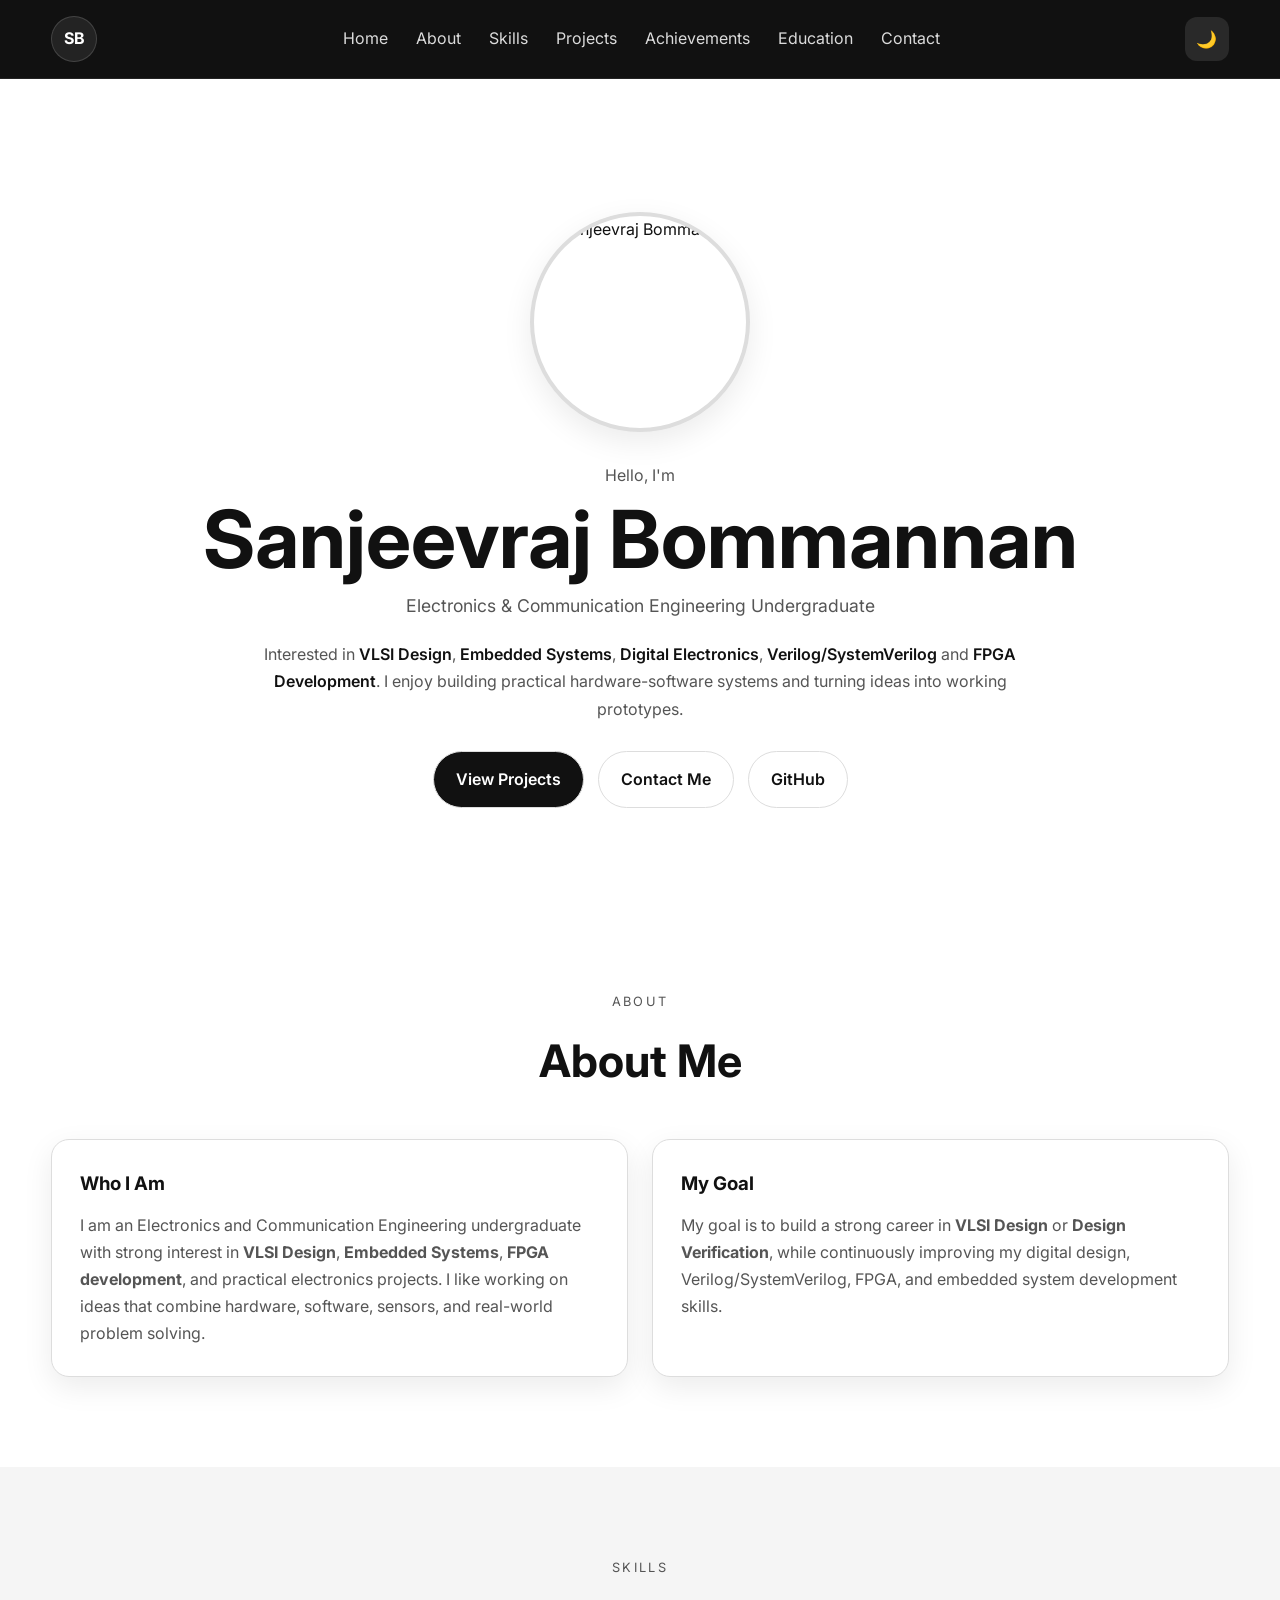
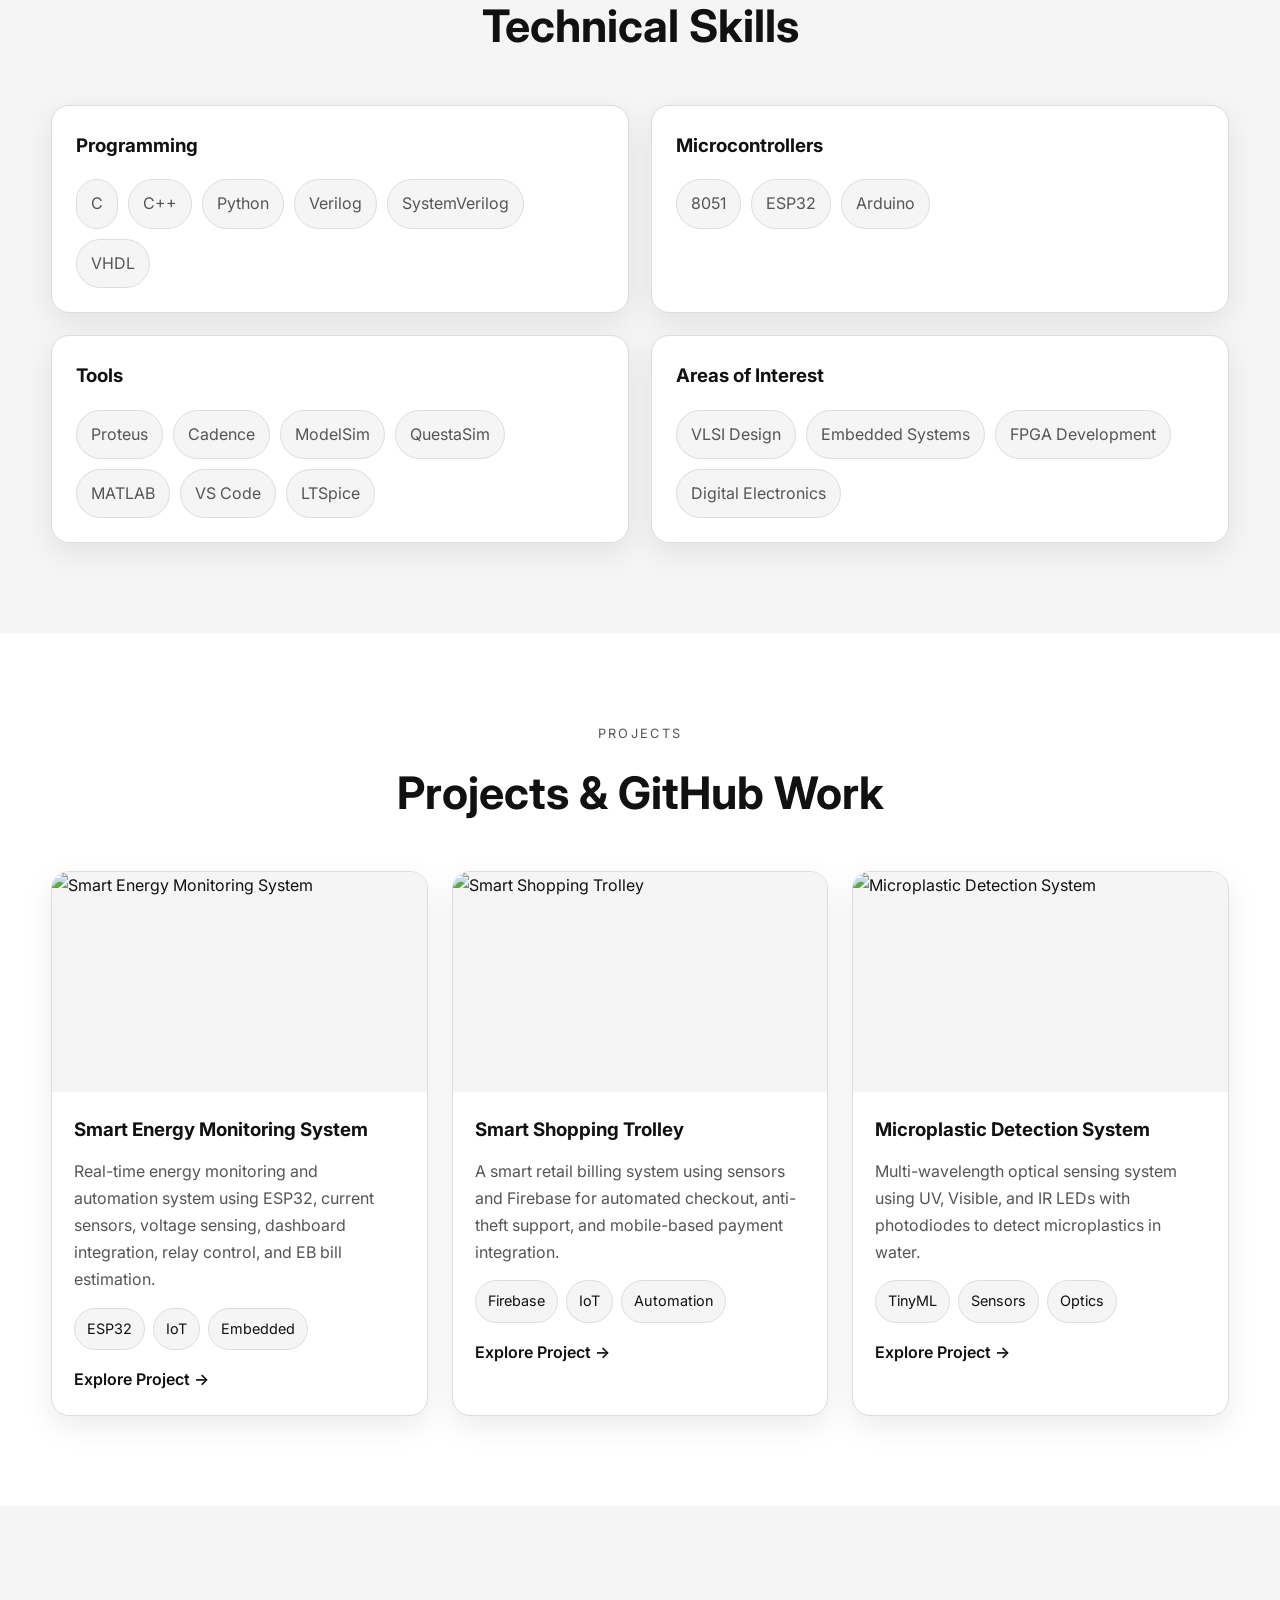
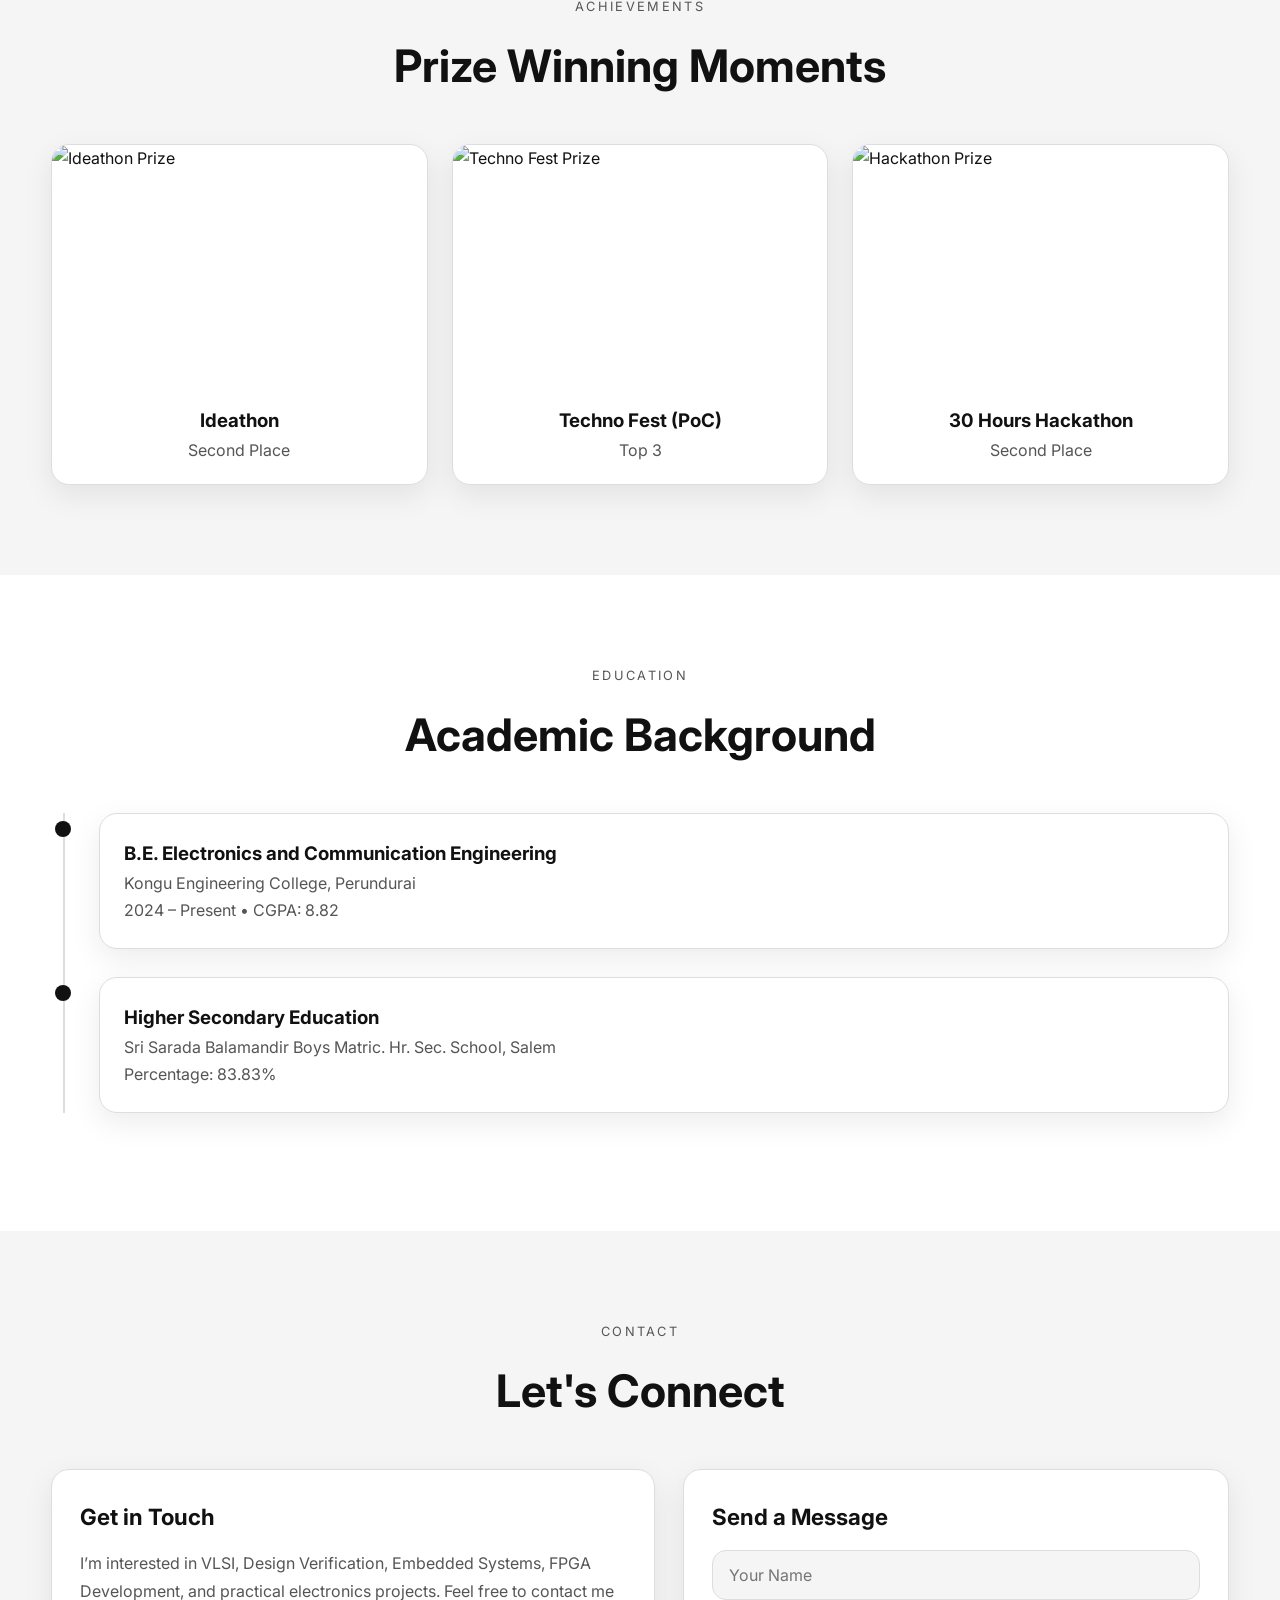
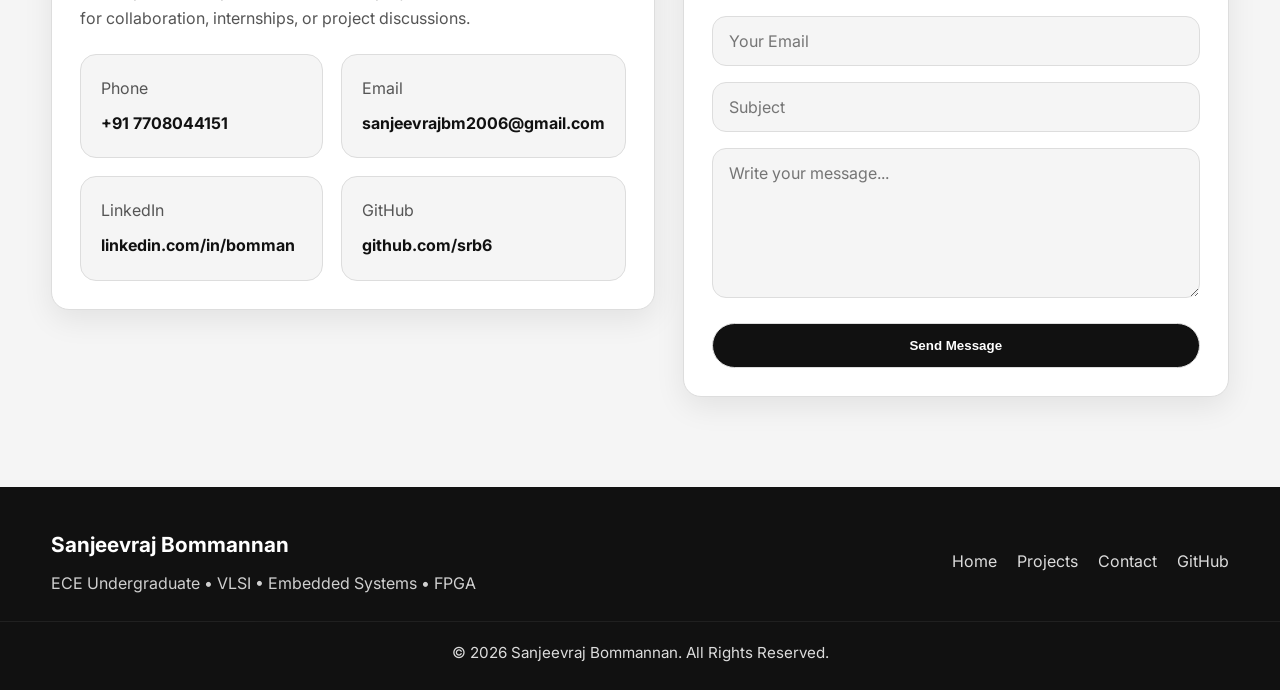
==== index.html @ 87729444 "Update index.html" ====
<!DOCTYPE html>
<html lang="en">
<head>
  <meta charset="UTF-8" />
  <meta name="viewport" content="width=device-width, initial-scale=1.0" />
  <title>Sanjeevraj Bommannan | Portfolio</title>

  <!-- SEO -->
  <meta name="description" content="Sanjeevraj Bommannan - Electronics and Communication Engineering Undergraduate passionate about VLSI Design, Embedded Systems, FPGA Development, Verilog/SystemVerilog, and innovative hardware-software projects. Explore my portfolio, projects, achievements, and contact details.">
  <meta name="keywords" content="Sanjeevraj Bommannan, Sanjeevraj portfolio, ECE student portfolio, VLSI Design, Embedded Systems, FPGA Development, Verilog, SystemVerilog, Electronics and Communication Engineering, Kongu Engineering College, IoT Projects, Smart Energy Monitoring, Smart Shopping Trolley">
  <meta name="author" content="Sanjeevraj Bommannan">
  <meta name="robots" content="index, follow">
  <meta name="language" content="English">
  <meta name="revisit-after" content="7 days">

  <link rel="canonical" href="https://srb6.github.io/sanjeevraj-portfolio/">

  <meta property="og:title" content="Sanjeevraj Bommannan | Portfolio">
  <meta property="og:description" content="Portfolio of Sanjeevraj Bommannan - ECE undergraduate focused on VLSI Design, Embedded Systems, FPGA, and real-world engineering projects.">
  <meta property="og:type" content="website">
  <meta property="og:url" content="https://srb6.github.io/sanjeevraj-portfolio/">
  <meta property="og:image" content="https://srb6.github.io/sanjeevraj-portfolio/profile.png">
  <meta property="og:site_name" content="Sanjeevraj Portfolio">

  <meta name="twitter:card" content="summary_large_image">
  <meta name="twitter:title" content="Sanjeevraj Bommannan | Portfolio">
  <meta name="twitter:description" content="ECE undergraduate portfolio showcasing VLSI, Embedded Systems, FPGA projects, achievements, and contact details.">
  <meta name="twitter:image" content="https://srb6.github.io/sanjeevraj-portfolio/profile.png">

  <meta name="theme-color" content="#111111">
  <link rel="icon" type="image/png" href="profile.png">

  <link rel="preconnect" href="https://fonts.googleapis.com">
  <link rel="preconnect" href="https://fonts.gstatic.com" crossorigin>
  <link href="https://fonts.googleapis.com/css2?family=Inter:wght@300;400;500;600;700;800&display=swap" rel="stylesheet">
  <link rel="stylesheet" href="styles.css" />
</head>
    <body>

  <!-- Navbar -->
  <header class="navbar">
    <div class="nav-container">
      <a href="#home" class="logo">SB</a>

      <nav>
        <ul class="nav-links" id="navLinks">
          <li><a href="#home">Home</a></li>
          <li><a href="#about">About</a></li>
          <li><a href="#skills">Skills</a></li>
          <li><a href="#projects">Projects</a></li>
          <li><a href="#achievements">Achievements</a></li>
          <li><a href="#education">Education</a></li>
          <li><a href="#contact">Contact</a></li>
        </ul>
      </nav>

      <div class="nav-actions">
        <button id="themeToggle" class="theme-toggle" aria-label="Toggle theme">🌙</button>
        <button class="menu-toggle" id="menuToggle">☰</button>
      </div>
    </div>
  </header>

  <!-- Hero -->
  <section id="home" class="hero section">
    <div class="container hero-center">

      <!-- Profile Image -->
      <div class="hero-image fade-up">
        <div class="image-circle">
          <img src="sam2.png" alt="Sanjeevraj Bommannan">
        </div>
      </div>

      <!-- Hero Text -->
      <div class="hero-text fade-up">
        <p class="hero-greeting">Hello, I'm</p>
        <h1>Sanjeevraj Bommannan</h1>
        <p class="hero-role">Electronics & Communication Engineering Undergraduate</p>

        <p class="hero-desc">
          Interested in <span>VLSI Design</span>, <span>Embedded Systems</span>,
          <span>Digital Electronics</span>, <span>Verilog/SystemVerilog</span> and
          <span>FPGA Development</span>. I enjoy building practical hardware-software systems
          and turning ideas into working prototypes.
        </p>

        <div class="hero-buttons">
          <a href="#projects" class="btn btn-primary">View Projects</a>
          <a href="#contact" class="btn btn-outline">Contact Me</a>
          <a href="https://github.com/srb6" target="_blank" class="btn btn-outline">GitHub</a>
        </div>
      </div>

    </div>
  </section>

  <!-- About -->
  <section id="about" class="section">
    <div class="container">
      <div class="section-head fade-up center-head">
        <p class="section-tag">About</p>
        <h2>About Me</h2>
      </div>

      <div class="about-grid">
        <div class="about-card fade-up">
          <h3>Who I Am</h3>
          <p>
            I am an Electronics and Communication Engineering undergraduate with strong interest in
            <strong>VLSI Design</strong>, <strong>Embedded Systems</strong>, <strong>FPGA development</strong>,
            and practical electronics projects. I like working on ideas that combine hardware, software,
            sensors, and real-world problem solving.
          </p>
        </div>

        <div class="about-card fade-up">
          <h3>My Goal</h3>
          <p>
            My goal is to build a strong career in <strong>VLSI Design</strong> or
            <strong>Design Verification</strong>, while continuously improving my digital design,
            Verilog/SystemVerilog, FPGA, and embedded system development skills.
          </p>
        </div>
      </div>
    </div>
  </section>

  <!-- Skills -->
  <section id="skills" class="section section-alt">
    <div class="container">
      <div class="section-head fade-up center-head">
        <p class="section-tag">Skills</p>
        <h2>Technical Skills</h2>
      </div>

      <div class="skills-grid">
        <div class="skill-card fade-up">
          <h3>Programming</h3>
          <div class="chips">
            <span>C</span>
            <span>C++</span>
            <span>Python</span>
            <span>Verilog</span>
            <span>SystemVerilog</span>
            <span>VHDL</span>
          </div>
        </div>

        <div class="skill-card fade-up">
          <h3>Microcontrollers</h3>
          <div class="chips">
            <span>8051</span>
            <span>ESP32</span>
            <span>Arduino</span>
          </div>
        </div>

        <div class="skill-card fade-up">
          <h3>Tools</h3>
          <div class="chips">
            <span>Proteus</span>
            <span>Cadence</span>
            <span>ModelSim</span>
            <span>QuestaSim</span>
            <span>MATLAB</span>
            <span>VS Code</span>
            <span>LTSpice</span>
          </div>
        </div>

        <div class="skill-card fade-up">
          <h3>Areas of Interest</h3>
          <div class="chips">
            <span>VLSI Design</span>
            <span>Embedded Systems</span>
            <span>FPGA Development</span>
            <span>Digital Electronics</span>
          </div>
        </div>
      </div>
    </div>
  </section>

  <!-- Projects -->
  <section id="projects" class="section">
    <div class="container">
      <div class="section-head fade-up center-head">
        <p class="section-tag">Projects</p>
        <h2>Projects & GitHub Work</h2>
      </div>

      <div class="project-grid">
        <div class="project-card fade-up">
          <div class="project-image">
            <img src="project1.jpg" alt="Smart Energy Monitoring System">
          </div>
          <div class="project-body">
            <h3>Smart Energy Monitoring System</h3>
            <p>
              Real-time energy monitoring and automation system using ESP32, current sensors,
              voltage sensing, dashboard integration, relay control, and EB bill estimation.
            </p>
            <div class="project-tags">
              <span>ESP32</span>
              <span>IoT</span>
              <span>Embedded</span>
            </div>
            <a href="https://github.com/srb6" target="_blank" class="project-link">Explore Project →</a>
          </div>
        </div>

        <div class="project-card fade-up">
          <div class="project-image">
            <img src="project2.jpg" alt="Smart Shopping Trolley">
          </div>
          <div class="project-body">
            <h3>Smart Shopping Trolley</h3>
            <p>
              A smart retail billing system using sensors and Firebase for automated checkout,
              anti-theft support, and mobile-based payment integration.
            </p>
            <div class="project-tags">
              <span>Firebase</span>
              <span>IoT</span>
              <span>Automation</span>
            </div>
            <a href="https://github.com/srb6" target="_blank" class="project-link">Explore Project →</a>
          </div>
        </div>

        <div class="project-card fade-up">
          <div class="project-image">
            <img src="project3.jpg" alt="Microplastic Detection System">
          </div>
          <div class="project-body">
            <h3>Microplastic Detection System</h3>
            <p>
              Multi-wavelength optical sensing system using UV, Visible, and IR LEDs with
              photodiodes to detect microplastics in water.
            </p>
            <div class="project-tags">
              <span>TinyML</span>
              <span>Sensors</span>
              <span>Optics</span>
            </div>
            <a href="https://github.com/srb6" target="_blank" class="project-link">Explore Project →</a>
          </div>
        </div>
      </div>
    </div>
  </section>

  <!-- Achievements -->
  <section id="achievements" class="section section-alt">
    <div class="container">
      <div class="section-head fade-up center-head">
        <p class="section-tag">Achievements</p>
        <h2>Prize Winning Moments</h2>
      </div>

      <div class="achievement-grid">
        <div class="achievement-card fade-up">
          <img src="award1.jpg" alt="Ideathon Prize">
          <div class="achievement-body">
            <h3>Ideathon</h3>
            <p>Second Place</p>
          </div>
        </div>

        <div class="achievement-card fade-up">
          <img src="award2.jpg" alt="Techno Fest Prize">
          <div class="achievement-body">
            <h3>Techno Fest (PoC)</h3>
            <p>Top 3</p>
          </div>
        </div>

        <div class="achievement-card fade-up">
          <img src="award3.jpg" alt="Hackathon Prize">
          <div class="achievement-body">
            <h3>30 Hours Hackathon</h3>
            <p>Second Place</p>
          </div>
        </div>
      </div>
    </div>
  </section>

  <!-- Education -->
  <section id="education" class="section">
    <div class="container">
      <div class="section-head fade-up center-head">
        <p class="section-tag">Education</p>
        <h2>Academic Background</h2>
      </div>

      <div class="timeline">
        <div class="timeline-item fade-up">
          <div class="timeline-dot"></div>
          <div class="timeline-content">
            <h3>B.E. Electronics and Communication Engineering</h3>
            <p>Kongu Engineering College, Perundurai</p>
            <span>2024 – Present • CGPA: 8.82</span>
          </div>
        </div>

        <div class="timeline-item fade-up">
          <div class="timeline-dot"></div>
          <div class="timeline-content">
            <h3>Higher Secondary Education</h3>
            <p>Sri Sarada Balamandir Boys Matric. Hr. Sec. School, Salem</p>
            <span>Percentage: 83.83%</span>
          </div>
        </div>
      </div>
    </div>
  </section>

  <!-- Contact -->
  <section id="contact" class="section section-alt">
    <div class="container">
      <div class="section-head fade-up center-head">
        <p class="section-tag">Contact</p>
        <h2>Let's Connect</h2>
      </div>

      <div class="contact-wrapper">
        <!-- Left side -->
        <div class="contact-info fade-up">
          <h3>Get in Touch</h3>
          <p>
            I’m interested in VLSI, Design Verification, Embedded Systems,
            FPGA Development, and practical electronics projects.
            Feel free to contact me for collaboration, internships, or project discussions.
          </p>

          <div class="contact-grid">
            <a href="tel:+917708044151" class="contact-item">
              <span>Phone</span>
              <strong>+91 7708044151</strong>
            </a>

            <a href="mailto:sanjeevrajbm2006@gmail.com" class="contact-item">
              <span>Email</span>
              <strong>sanjeevrajbm2006@gmail.com</strong>
            </a>

            <a href="https://linkedin.com/in/bomman" target="_blank" class="contact-item">
              <span>LinkedIn</span>
              <strong>linkedin.com/in/bomman</strong>
            </a>

            <a href="https://github.com/srb6" target="_blank" class="contact-item">
              <span>GitHub</span>
              <strong>github.com/srb6</strong>
            </a>
          </div>
        </div>

        <!-- Right side -->
        <div class="contact-form-card fade-up">
          <h3>Send a Message</h3>
          <form class="contact-form" action="https://formspree.io/f/xpqevawj" method="post">
            <div class="form-group">
              <input type="text" name="name" placeholder="Your Name" required>
            </div>

            <div class="form-group">
              <input type="email" name="email" placeholder="Your Email" required>
            </div>

            <div class="form-group">
              <input type="text" name="Subject" placeholder="Subject" required>
            </div>

            <div class="form-group">
              <textarea rows="6" name="message" placeholder="Write your message..." required></textarea>
            </div>

            <button type="submit" class="btn btn-primary">Send Message</button>
          </form>
        </div>
      </div>
    </div>
  </section>

  <!-- Footer -->
  <footer class="footer">
    <div class="container footer-content">
      <div>
        <h3>Sanjeevraj Bommannan</h3>
        <p>ECE Undergraduate • VLSI • Embedded Systems • FPGA</p>
      </div>

      <div class="footer-links">
        <a href="#home">Home</a>
        <a href="#projects">Projects</a>
        <a href="#contact">Contact</a>
        <a href="https://github.com/srb6" target="_blank">GitHub</a>
      </div>
    </div>

    <div class="footer-bottom">
      <p>© 2026 Sanjeevraj Bommannan. All Rights Reserved.</p>
    </div>
  </footer>

  <script src="script.js"></script>
</body>
</html>
---- styles.css ----
:root {
  --bg: #ffffff;
  --bg-soft: #f5f5f5;
  --card: #ffffff;
  --text: #111111;
  --muted: #555555;
  --line: #dddddd;
  --accent: #111111;
  --shadow: 0 10px 30px rgba(0,0,0,0.08);
}

body.dark {
  --bg: #0b0b0b;
  --bg-soft: #121212;
  --card: #171717;
  --text: #f5f5f5;
  --muted: #b8b8b8;
  --line: #2c2c2c;
  --accent: #ffffff;
  --shadow: 0 10px 30px rgba(0,0,0,0.35);
}

* {
  margin: 0;
  padding: 0;
  box-sizing: border-box;
}

html {
  scroll-behavior: smooth;
}

body {
  font-family: "Inter", sans-serif;
  background: var(--bg);
  color: var(--text);
  line-height: 1.7;
  transition: background 0.3s ease, color 0.3s ease;
}

a {
  text-decoration: none;
  color: inherit;
}

img {
  width: 100%;
  display: block;
}

.container {
  width: min(92%, 1180px);
  margin: 0 auto;
}

.section {
  padding: 90px 0;
}

.section-alt {
  background: var(--bg-soft);
}

.center-head {
  text-align: center;
}

.section-head {
  margin-bottom: 40px;
}

.section-tag {
  text-transform: uppercase;
  letter-spacing: 0.18em;
  color: var(--muted);
  font-size: 0.8rem;
  margin-bottom: 10px;
}

.section-head h2 {
  font-size: clamp(2rem, 4vw, 2.8rem);
}

/* Navbar - opposite colour */
.navbar {
  position: sticky;
  top: 0;
  z-index: 1000;
  background: #111;
  color: #fff;
  border-bottom: 1px solid rgba(255,255,255,0.08);
  backdrop-filter: blur(12px);
}

body.dark .navbar {
  background: #ffffff;
  color: #111;
  border-bottom: 1px solid rgba(0,0,0,0.08);
}

.nav-container {
  width: min(92%, 1180px);
  margin: 0 auto;
  height: 78px;
  display: flex;
  align-items: center;
  justify-content: space-between;
}

.logo {
  width: 46px;
  height: 46px;
  border: 1px solid rgba(255,255,255,0.15);
  border-radius: 50%;
  display: grid;
  place-items: center;
  font-weight: 700;
  background: rgba(255,255,255,0.08);
  color: inherit;
}

body.dark .logo {
  border: 1px solid rgba(0,0,0,0.12);
  background: rgba(0,0,0,0.04);
}

.nav-links {
  list-style: none;
  display: flex;
  gap: 28px;
}

.nav-links a {
  color: inherit;
  opacity: 0.85;
  transition: 0.3s ease;
}

.nav-links a:hover {
  opacity: 1;
}

.nav-actions {
  display: flex;
  align-items: center;
  gap: 12px;
}

.theme-toggle,
.menu-toggle {
  width: 44px;
  height: 44px;
  border-radius: 12px;
  border: none;
  background: rgba(255,255,255,0.1);
  cursor: pointer;
  font-size: 1.05rem;
  color: inherit;
}

body.dark .theme-toggle,
body.dark .menu-toggle {
  background: rgba(0,0,0,0.08);
}

.menu-toggle {
  display: none;
}

/* Hero */
.hero {
  min-height: calc(100vh - 78px);
  display: flex;
  align-items: center;
  justify-content: center;
  padding: 120px 20px 80px;
}

.hero-center {
  text-align: center;
  max-width: 950px;
  margin: 0 auto;
  display: flex;
  flex-direction: column;
  align-items: center;
}

.hero-image {
  display: flex;
  justify-content: center;
  align-items: center;
  margin-bottom: 30px;
}

.image-circle {
  width: 220px;
  height: 220px;
  border-radius: 50%;
  overflow: hidden;
  border: 4px solid var(--line);
  box-shadow: var(--shadow);
  background: var(--card);
}

.image-circle img {
  width: 100%;
  height: 100%;
  object-fit: cover;
  display: block;
}

.hero-greeting {
  font-size: 1rem;
  color: var(--muted);
  margin-bottom: 10px;
}

.hero-text h1 {
  font-size: clamp(2.8rem, 7vw, 5rem);
  line-height: 1;
  margin-bottom: 12px;
}

.hero-role {
  font-size: 1.1rem;
  color: var(--muted);
  margin-bottom: 20px;
}

.hero-desc {
  max-width: 760px;
  margin: 0 auto 28px;
  color: var(--muted);
}

.hero-desc span {
  color: var(--text);
  font-weight: 600;
}

.hero-buttons {
  display: flex;
  justify-content: center;
  flex-wrap: wrap;
  gap: 14px;
}

.btn {
  padding: 14px 22px;
  border-radius: 999px;
  font-weight: 600;
  transition: 0.3s ease;
  border: 1px solid var(--line);
}

.btn-primary {
  background: var(--accent);
  color: var(--bg);
}

.btn-outline {
  background: transparent;
  color: var(--text);
}

.btn:hover {
  transform: translateY(-2px);
}

/* About */
.about-grid {
  display: grid;
  grid-template-columns: repeat(2, 1fr);
  gap: 24px;
}

.about-card {
  background: var(--card);
  border: 1px solid var(--line);
  border-radius: 18px;
  padding: 28px;
  box-shadow: var(--shadow);
}

.about-card h3 {
  margin-bottom: 12px;
}

.about-card p {
  color: var(--muted);
}

/* Skills */
.skills-grid {
  display: grid;
  grid-template-columns: repeat(2, 1fr);
  gap: 22px;
}

.skill-card {
  background: var(--card);
  border: 1px solid var(--line);
  border-radius: 18px;
  padding: 24px;
  box-shadow: var(--shadow);
}

.skill-card h3 {
  margin-bottom: 18px;
}

.chips {
  display: flex;
  flex-wrap: wrap;
  gap: 10px;
}

.chips span {
  border: 1px solid var(--line);
  padding: 10px 14px;
  border-radius: 999px;
  background: var(--bg-soft);
  color: var(--muted);
}

/* Projects */
.project-grid {
  display: grid;
  grid-template-columns: repeat(3, 1fr);
  gap: 24px;
}

.project-card {
  background: var(--card);
  border: 1px solid var(--line);
  border-radius: 18px;
  overflow: hidden;
  box-shadow: var(--shadow);
}

.project-image {
  height: 220px;
  overflow: hidden;
  background: var(--bg-soft);
}

.project-image img {
  width: 100%;
  height: 100%;
  object-fit: cover;
}

.project-body {
  padding: 22px;
}

.project-body h3 {
  margin-bottom: 12px;
}

.project-body p {
  color: var(--muted);
  margin-bottom: 14px;
}

.project-tags {
  display: flex;
  flex-wrap: wrap;
  gap: 8px;
  margin-bottom: 16px;
}

.project-tags span {
  padding: 8px 12px;
  border-radius: 999px;
  background: var(--bg-soft);
  border: 1px solid var(--line);
  font-size: 0.9rem;
}

.project-link {
  display: inline-block;
  font-weight: 600;
}

/* Achievements */
.achievement-grid {
  display: grid;
  grid-template-columns: repeat(3, 1fr);
  gap: 24px;
}

.achievement-card {
  background: var(--card);
  border: 1px solid var(--line);
  border-radius: 18px;
  overflow: hidden;
  box-shadow: var(--shadow);
}

.achievement-card img {
  height: 240px;
  object-fit: cover;
}

.achievement-body {
  padding: 20px;
  text-align: center;
}

.achievement-body p {
  color: var(--muted);
}

/* Timeline */
.timeline {
  border-left: 2px solid var(--line);
  margin-left: 12px;
}

.timeline-item {
  position: relative;
  padding-left: 34px;
  margin-bottom: 28px;
}

.timeline-dot {
  position: absolute;
  left: -10px;
  top: 8px;
  width: 16px;
  height: 16px;
  background: var(--accent);
  border-radius: 50%;
}

.timeline-content {
  background: var(--card);
  border: 1px solid var(--line);
  border-radius: 18px;
  padding: 24px;
  box-shadow: var(--shadow);
}

.timeline-content p,
.timeline-content span {
  color: var(--muted);
}

/* Contact */
.contact-wrapper {
  display: grid;
  grid-template-columns: 1.05fr 0.95fr;
  gap: 28px;
  align-items: start;
}

.contact-info,
.contact-form-card {
  background: var(--card);
  border: 1px solid var(--line);
  border-radius: 18px;
  padding: 28px;
  box-shadow: var(--shadow);
}

.contact-info h3,
.contact-form-card h3 {
  margin-bottom: 14px;
  font-size: 1.4rem;
}

.contact-info p {
  color: var(--muted);
  margin-bottom: 22px;
}

.contact-grid {
  display: grid;
  grid-template-columns: repeat(2, 1fr);
  gap: 18px;
}

.contact-item {
  border: 1px solid var(--line);
  border-radius: 16px;
  padding: 20px;
  background: var(--bg-soft);
}

.contact-item span {
  display: block;
  color: var(--muted);
  margin-bottom: 8px;
}

.contact-form {
  display: flex;
  flex-direction: column;
  gap: 16px;
}

.form-group input,
.form-group textarea {
  width: 100%;
  border: 1px solid var(--line);
  background: var(--bg-soft);
  color: var(--text);
  border-radius: 14px;
  padding: 14px 16px;
  font-family: inherit;
  font-size: 1rem;
  outline: none;
  transition: 0.3s ease;
}

.form-group input:focus,
.form-group textarea:focus {
  border-color: var(--text);
}

.form-group textarea {
  resize: vertical;
  min-height: 150px;
}

/* Footer - opposite colour */
.footer {
  margin-top: 0;
  background: #111;
  color: #fff;
  padding-top: 40px;
}

body.dark .footer {
  background: #ffffff;
  color: #111;
  border-top: 1px solid rgba(0,0,0,0.08);
}

.footer-content {
  display: flex;
  justify-content: space-between;
  gap: 30px;
  flex-wrap: wrap;
  padding-bottom: 24px;
}

.footer-content h3 {
  margin-bottom: 8px;
  font-size: 1.3rem;
}

.footer-content p {
  opacity: 0.8;
}

.footer-links {
  display: flex;
  gap: 20px;
  flex-wrap: wrap;
  align-items: center;
}

.footer-links a {
  color: inherit;
  opacity: 0.85;
  transition: 0.3s ease;
}

.footer-links a:hover {
  opacity: 1;
}

.footer-bottom {
  border-top: 1px solid rgba(255,255,255,0.08);
  text-align: center;
  padding: 18px 0 24px;
  font-size: 0.95rem;
  opacity: 0.85;
}

body.dark .footer-bottom {
  border-top: 1px solid rgba(0,0,0,0.08);
}

/* Animation */
.fade-up {
  opacity: 0;
  transform: translateY(24px);
  transition: opacity 0.7s ease, transform 0.7s ease;
}

.fade-up.show {
  opacity: 1;
  transform: translateY(0);
}

/* Responsive */
@media (max-width: 980px) {
  .project-grid,
  .achievement-grid,
  .skills-grid,
  .about-grid,
  .contact-grid {
    grid-template-columns: 1fr 1fr;
  }

  .contact-wrapper {
    grid-template-columns: 1fr;
  }
}

@media (max-width: 760px) {
  .menu-toggle {
    display: inline-block;
  }

  .nav-links {
    position: absolute;
    top: 78px;
    right: 4%;
    width: 240px;
    background: var(--card);
    border: 1px solid var(--line);
    border-radius: 16px;
    padding: 18px;
    flex-direction: column;
    display: none;
    box-shadow: var(--shadow);
  }

  .nav-links.active {
    display: flex;
  }

  .project-grid,
  .achievement-grid,
  .skills-grid,
  .about-grid,
  .contact-grid {
    grid-template-columns: 1fr;
  }

  .hero-text h1 {
    font-size: 2.4rem;
  }

  .section {
    padding: 75px 0;
  }

  .hero {
    padding: 100px 16px 70px;
  }

  .image-circle {
    width: 180px;
    height: 180px;
  }
}
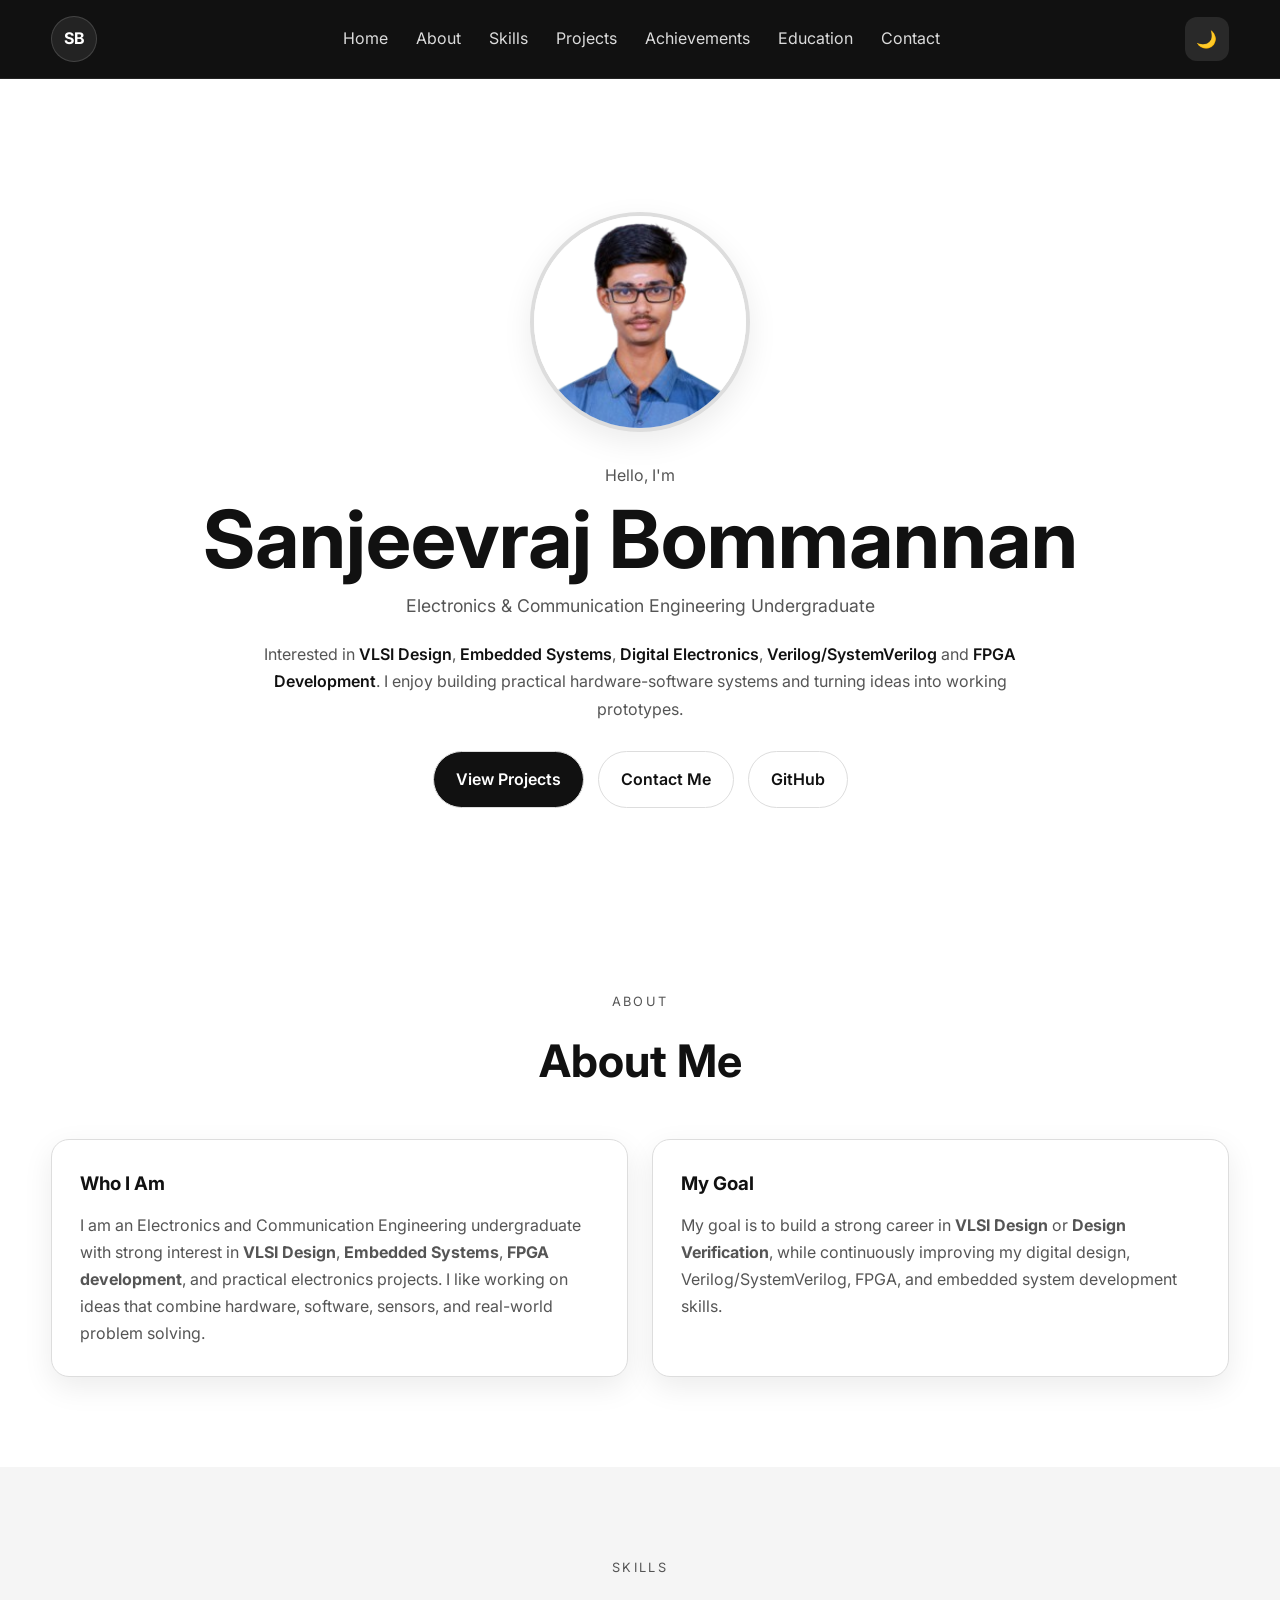
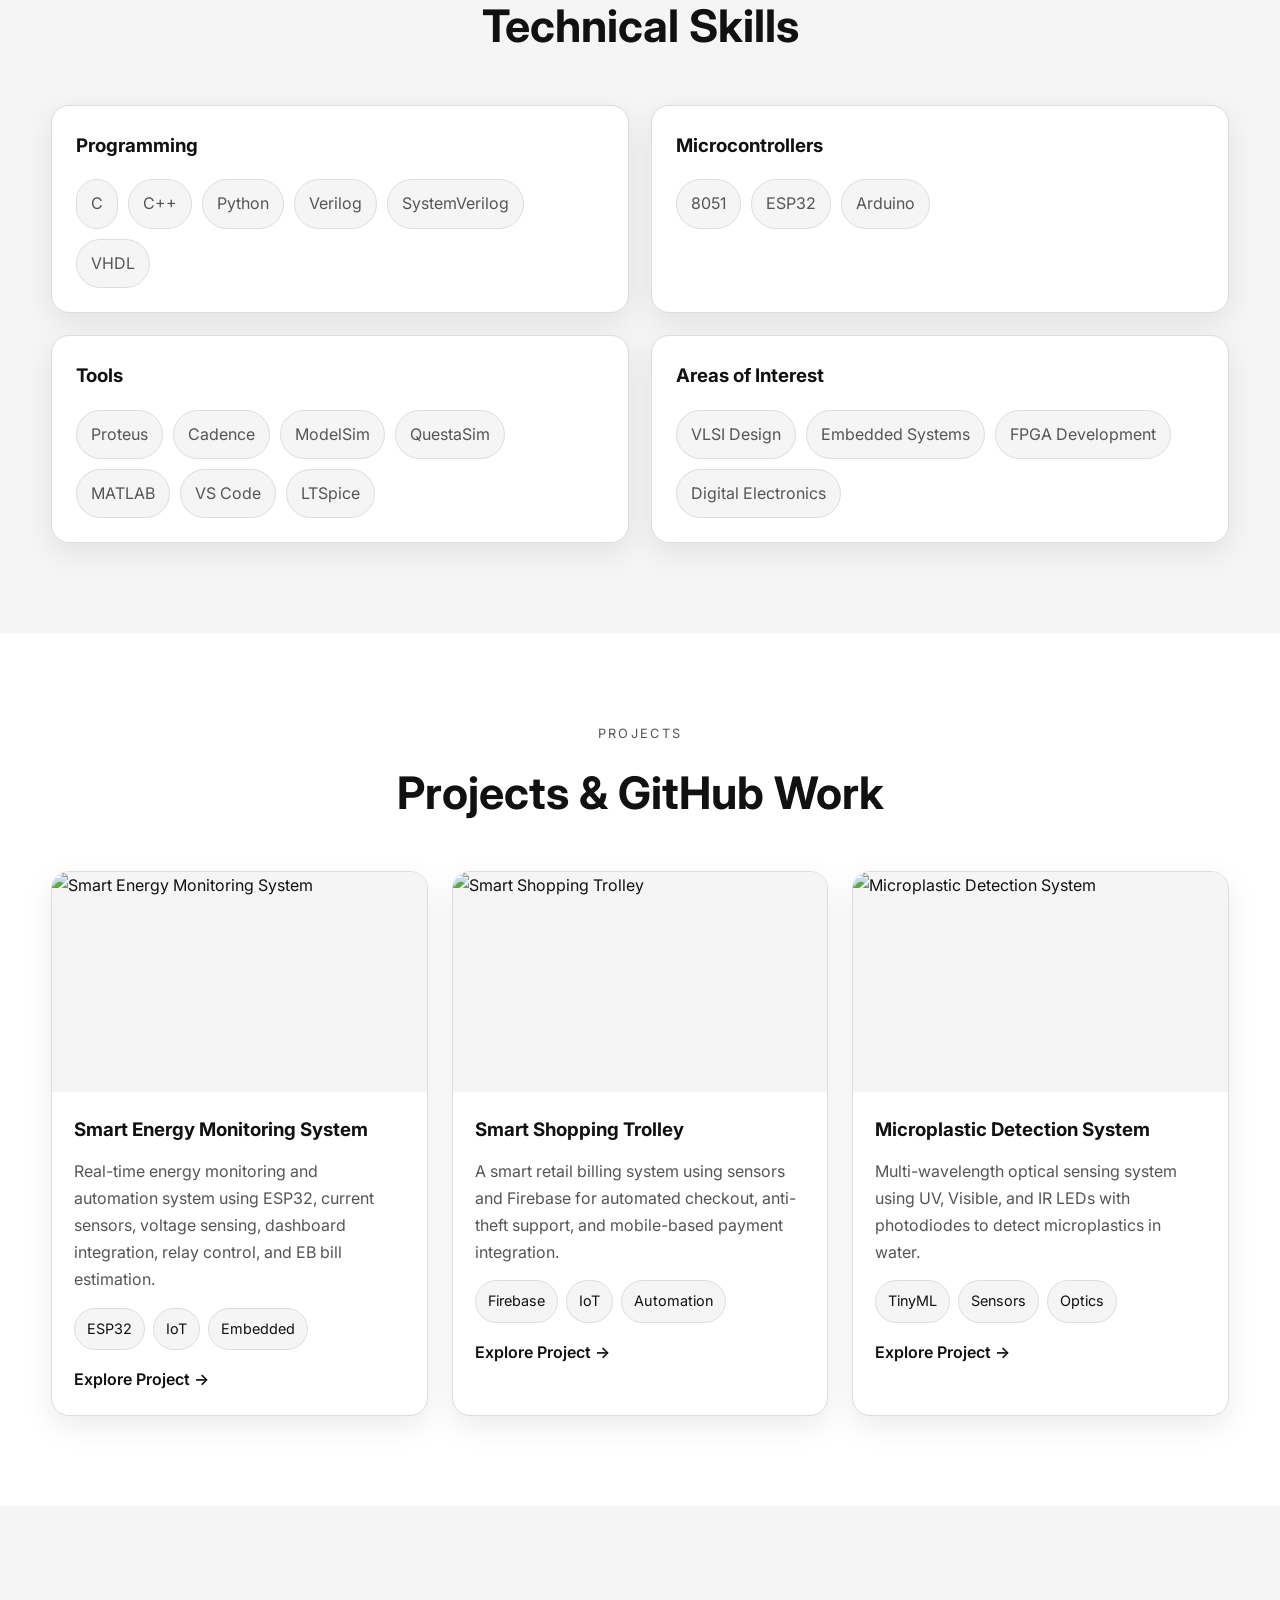
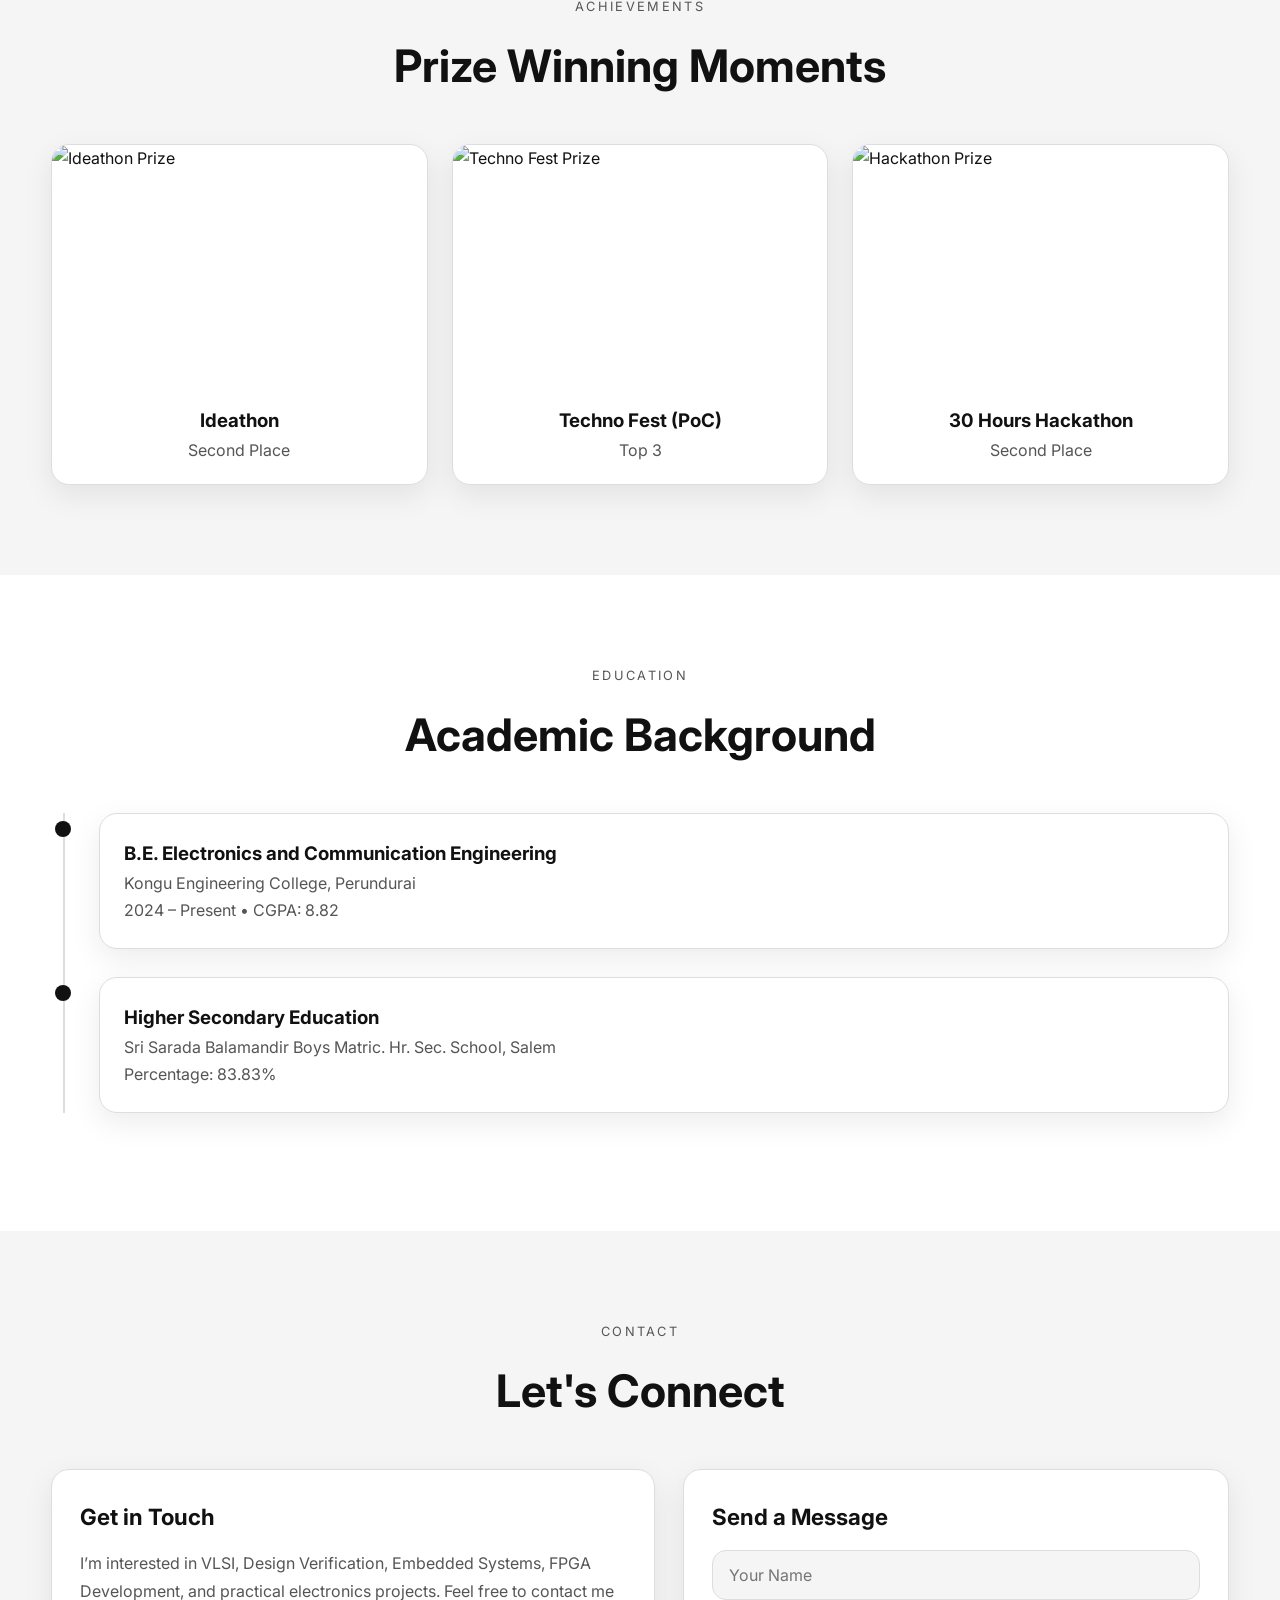
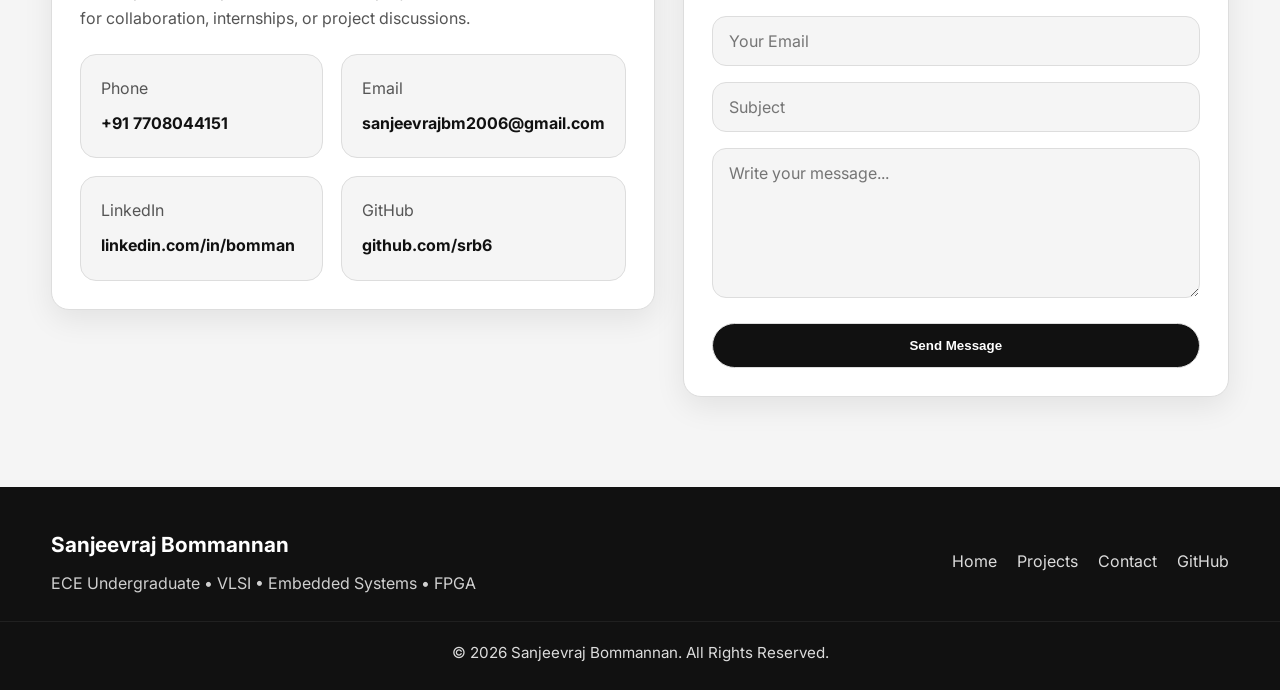
==== commit 9bf2b6d2: "Update index.html" ====
--- a/index.html
+++ b/index.html
@@ -68,7 +68,7 @@
       <!-- Profile Image -->
       <div class="hero-image fade-up">
         <div class="image-circle">
-          <img src="sam2.png" alt="Sanjeevraj Bommannan">
+          <img src="profile.png" alt="Sanjeevraj Bommannan">
         </div>
       </div>
 
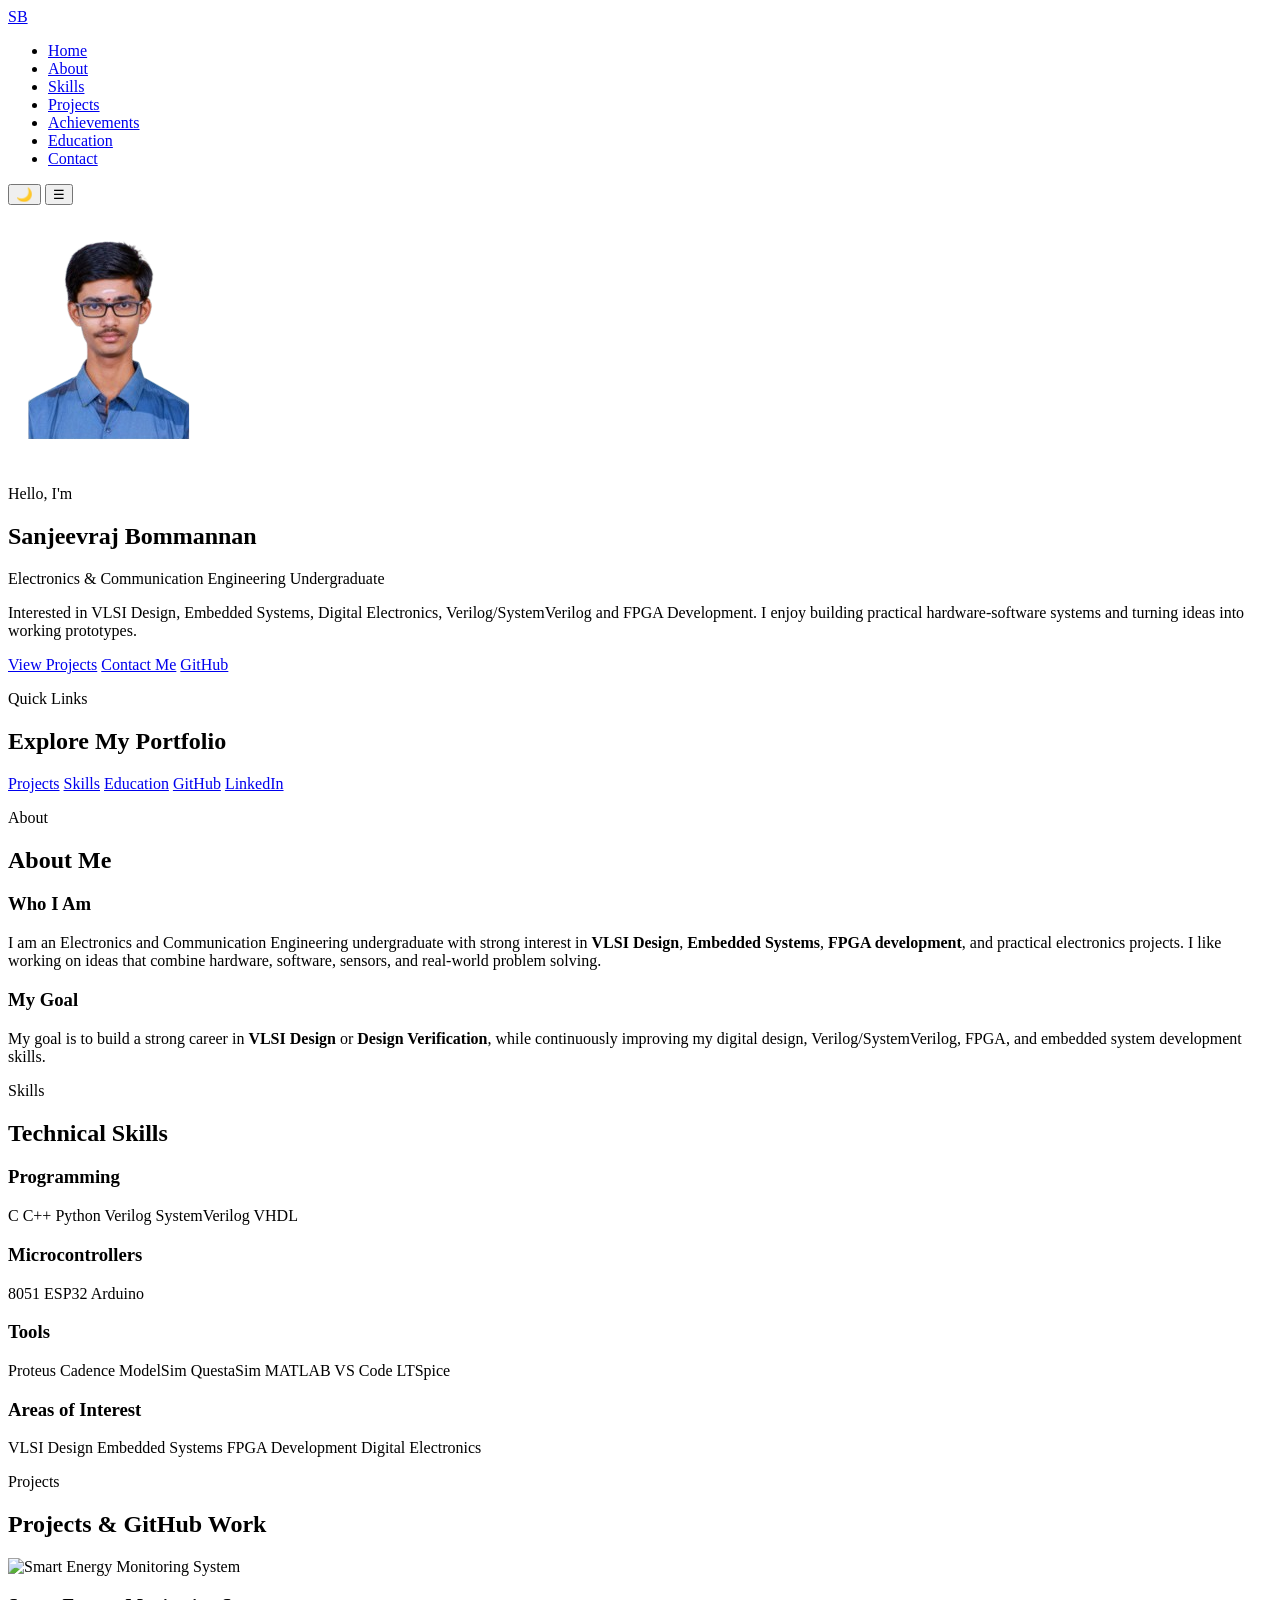
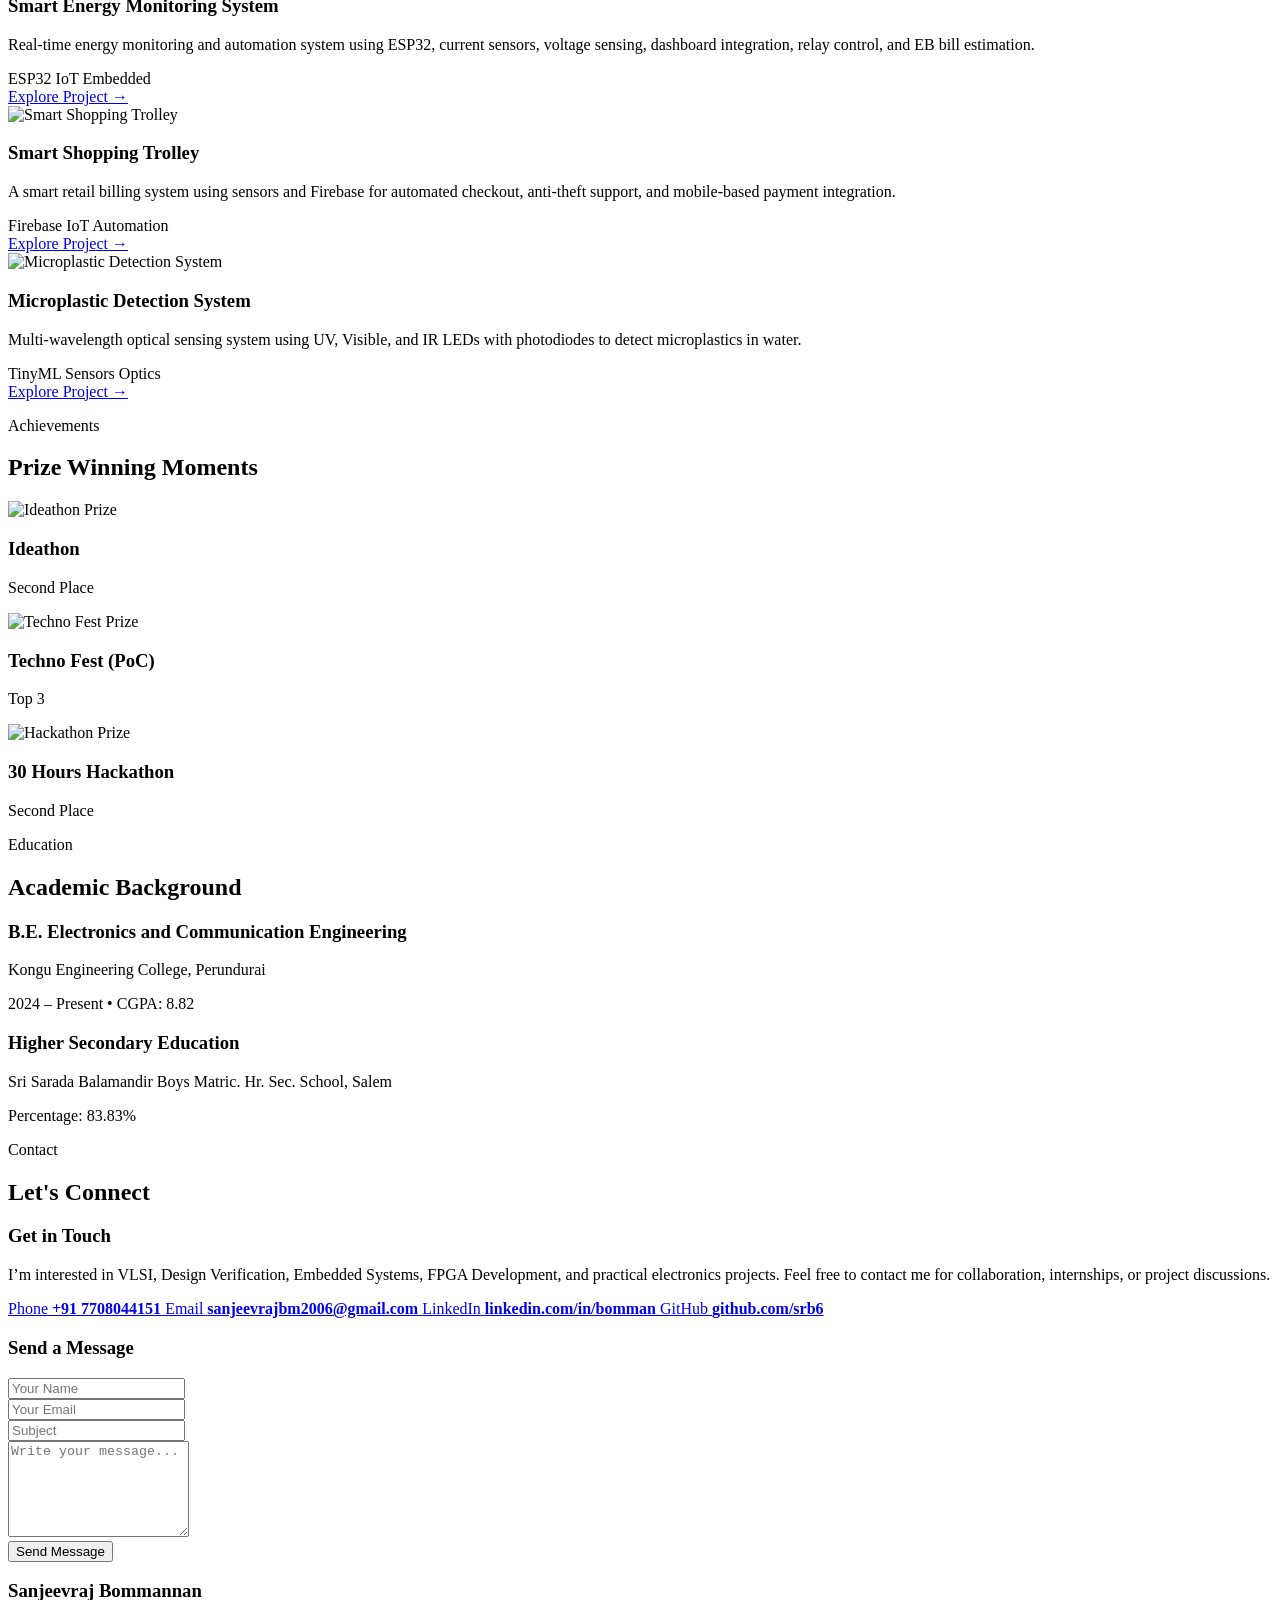
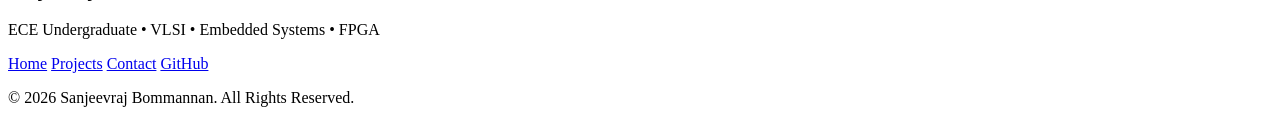
==== commit d559cfa7: "Update index.html" ====
--- a/index.html
+++ b/index.html
@@ -3,11 +3,12 @@
 <head>
   <meta charset="UTF-8" />
   <meta name="viewport" content="width=device-width, initial-scale=1.0" />
-  <title>Sanjeevraj Bommannan | Portfolio</title>
+
+  <title>Sanjeevraj Bommannan | Portfolio | ECE Student | VLSI & Embedded Systems</title>
 
   <!-- SEO -->
-  <meta name="description" content="Sanjeevraj Bommannan - Electronics and Communication Engineering Undergraduate passionate about VLSI Design, Embedded Systems, FPGA Development, Verilog/SystemVerilog, and innovative hardware-software projects. Explore my portfolio, projects, achievements, and contact details.">
-  <meta name="keywords" content="Sanjeevraj Bommannan, Sanjeevraj portfolio, ECE student portfolio, VLSI Design, Embedded Systems, FPGA Development, Verilog, SystemVerilog, Electronics and Communication Engineering, Kongu Engineering College, IoT Projects, Smart Energy Monitoring, Smart Shopping Trolley">
+  <meta name="description" content="Official portfolio of Sanjeevraj Bommannan, ECE undergraduate at Kongu Engineering College. Explore projects, technical skills, education, achievements, GitHub, LinkedIn, and contact details in VLSI, Embedded Systems, FPGA, and IoT.">
+  <meta name="keywords" content="Sanjeevraj Bommannan, Sanjeevraj portfolio, ECE student portfolio, Kongu Engineering College, projects, skills, education, GitHub, LinkedIn, VLSI Design, Embedded Systems, FPGA Development, Verilog, SystemVerilog, IoT projects">
   <meta name="author" content="Sanjeevraj Bommannan">
   <meta name="robots" content="index, follow">
   <meta name="language" content="English">
@@ -15,6 +16,7 @@
 
   <link rel="canonical" href="https://srb6.github.io/sanjeevraj-portfolio/">
 
+  <!-- Open Graph -->
   <meta property="og:title" content="Sanjeevraj Bommannan | Portfolio">
   <meta property="og:description" content="Portfolio of Sanjeevraj Bommannan - ECE undergraduate focused on VLSI Design, Embedded Systems, FPGA, and real-world engineering projects.">
   <meta property="og:type" content="website">
@@ -22,6 +24,7 @@
   <meta property="og:image" content="https://srb6.github.io/sanjeevraj-portfolio/profile.png">
   <meta property="og:site_name" content="Sanjeevraj Portfolio">
 
+  <!-- Twitter -->
   <meta name="twitter:card" content="summary_large_image">
   <meta name="twitter:title" content="Sanjeevraj Bommannan | Portfolio">
   <meta name="twitter:description" content="ECE undergraduate portfolio showcasing VLSI, Embedded Systems, FPGA projects, achievements, and contact details.">
@@ -30,12 +33,41 @@
   <meta name="theme-color" content="#111111">
   <link rel="icon" type="image/png" href="profile.png">
 
+  <!-- Structured Data -->
+  <script type="application/ld+json">
+  {
+    "@context": "https://schema.org",
+    "@type": "Person",
+    "name": "Sanjeevraj Bommannan",
+    "url": "https://srb6.github.io/sanjeevraj-portfolio/",
+    "image": "https://srb6.github.io/sanjeevraj-portfolio/profile.png",
+    "sameAs": [
+      "https://github.com/srb6",
+      "https://linkedin.com/in/bomman"
+    ],
+    "jobTitle": "ECE Undergraduate",
+    "alumniOf": {
+      "@type": "CollegeOrUniversity",
+      "name": "Kongu Engineering College"
+    },
+    "knowsAbout": [
+      "VLSI Design",
+      "Embedded Systems",
+      "FPGA Development",
+      "Verilog",
+      "SystemVerilog",
+      "IoT",
+      "Digital Electronics"
+    ]
+  }
+  </script>
+
   <link rel="preconnect" href="https://fonts.googleapis.com">
   <link rel="preconnect" href="https://fonts.gstatic.com" crossorigin>
   <link href="https://fonts.googleapis.com/css2?family=Inter:wght@300;400;500;600;700;800&display=swap" rel="stylesheet">
-  <link rel="stylesheet" href="styles.css" />
+  <link rel="stylesheet" href="style.css" />
 </head>
-    <body>
+<body>
 
   <!-- Navbar -->
   <header class="navbar">
@@ -65,14 +97,12 @@
   <section id="home" class="hero section">
     <div class="container hero-center">
 
-      <!-- Profile Image -->
       <div class="hero-image fade-up">
         <div class="image-circle">
           <img src="profile.png" alt="Sanjeevraj Bommannan">
         </div>
       </div>
 
-      <!-- Hero Text -->
       <div class="hero-text fade-up">
         <p class="hero-greeting">Hello, I'm</p>
         <h1>Sanjeevraj Bommannan</h1>
@@ -92,6 +122,24 @@
         </div>
       </div>
 
+    </div>
+  </section>
+
+  <!-- Quick Links -->
+  <section class="section quick-links-section">
+    <div class="container">
+      <div class="section-head center-head fade-up">
+        <p class="section-tag">Quick Links</p>
+        <h2>Explore My Portfolio</h2>
+      </div>
+
+      <div class="quick-links-grid">
+        <a href="#projects" class="quick-link-card">Projects</a>
+        <a href="#skills" class="quick-link-card">Skills</a>
+        <a href="#education" class="quick-link-card">Education</a>
+        <a href="https://github.com/srb6" target="_blank" class="quick-link-card">GitHub</a>
+        <a href="https://linkedin.com/in/bomman" target="_blank" class="quick-link-card">LinkedIn</a>
+      </div>
     </div>
   </section>
 
@@ -326,7 +374,6 @@
       </div>
 
       <div class="contact-wrapper">
-        <!-- Left side -->
         <div class="contact-info fade-up">
           <h3>Get in Touch</h3>
           <p>
@@ -358,7 +405,6 @@
           </div>
         </div>
 
-        <!-- Right side -->
         <div class="contact-form-card fade-up">
           <h3>Send a Message</h3>
           <form class="contact-form" action="https://formspree.io/f/xpqevawj" method="post">
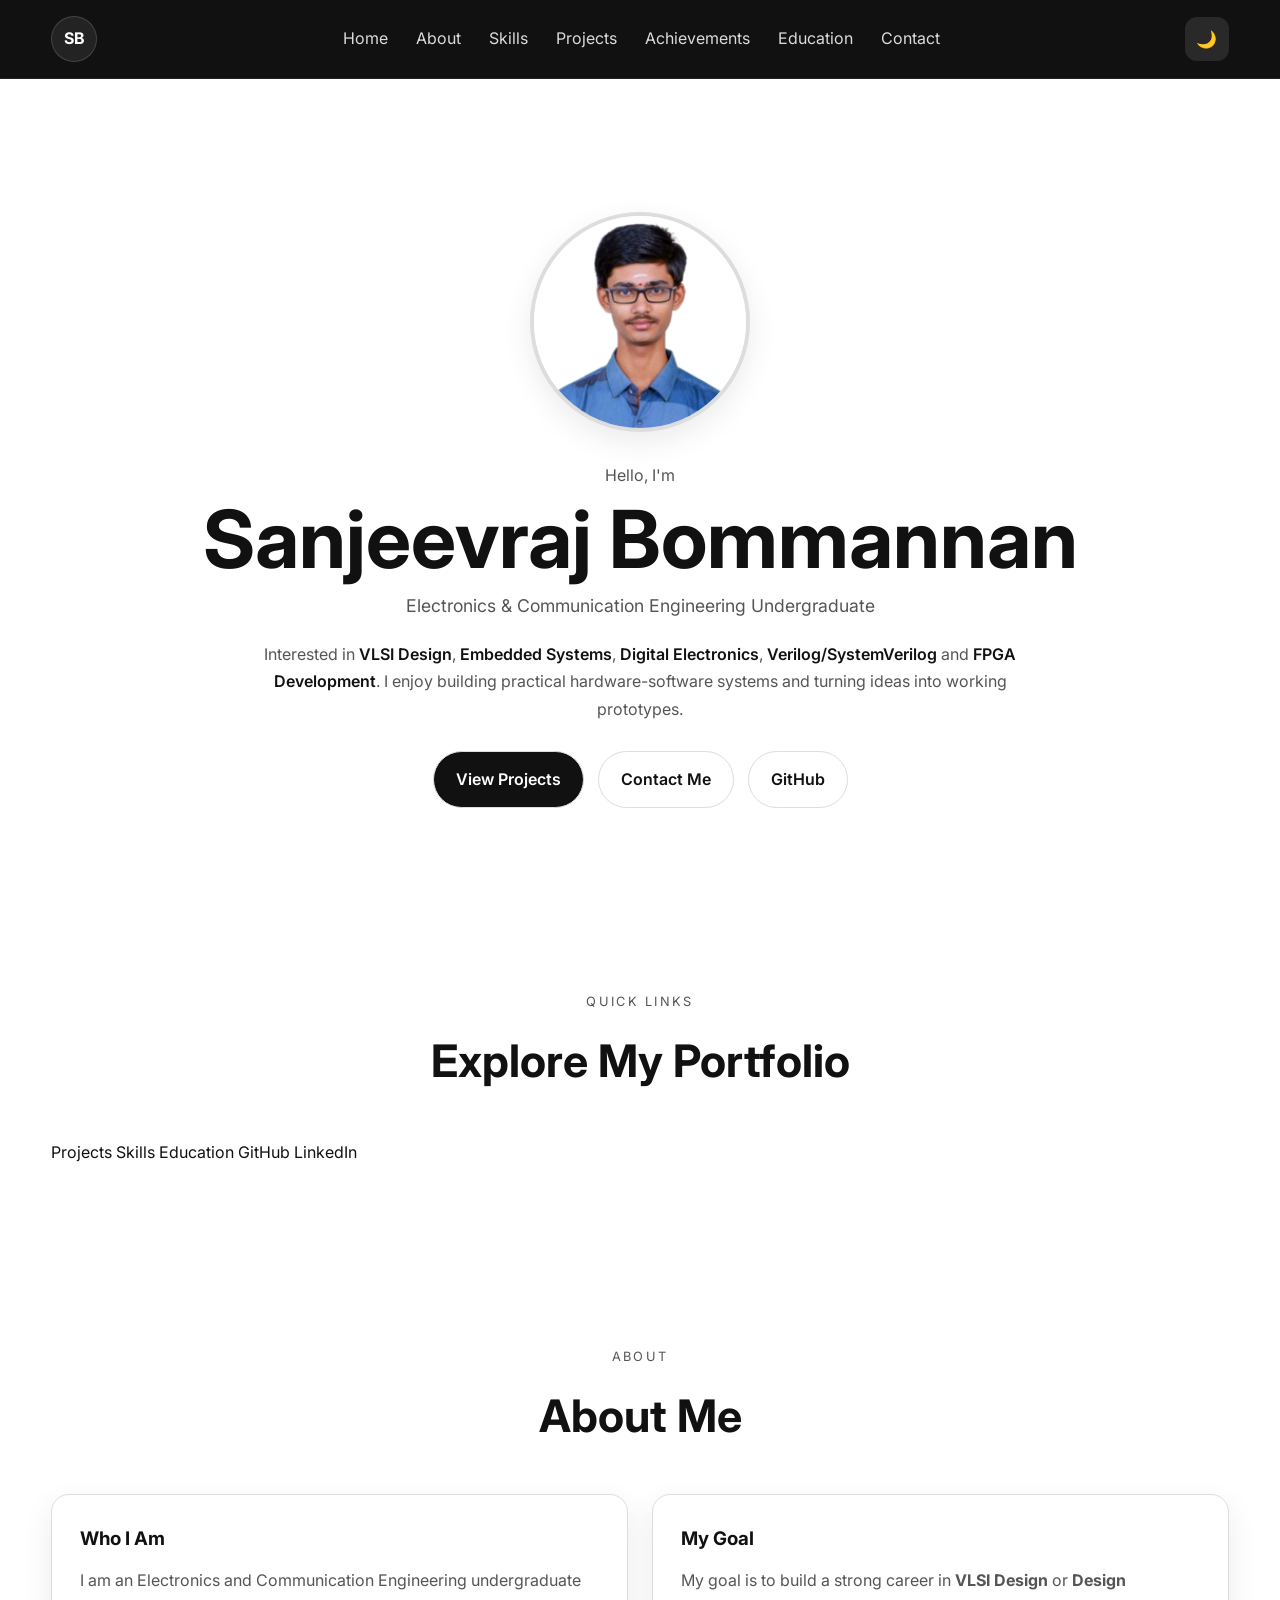
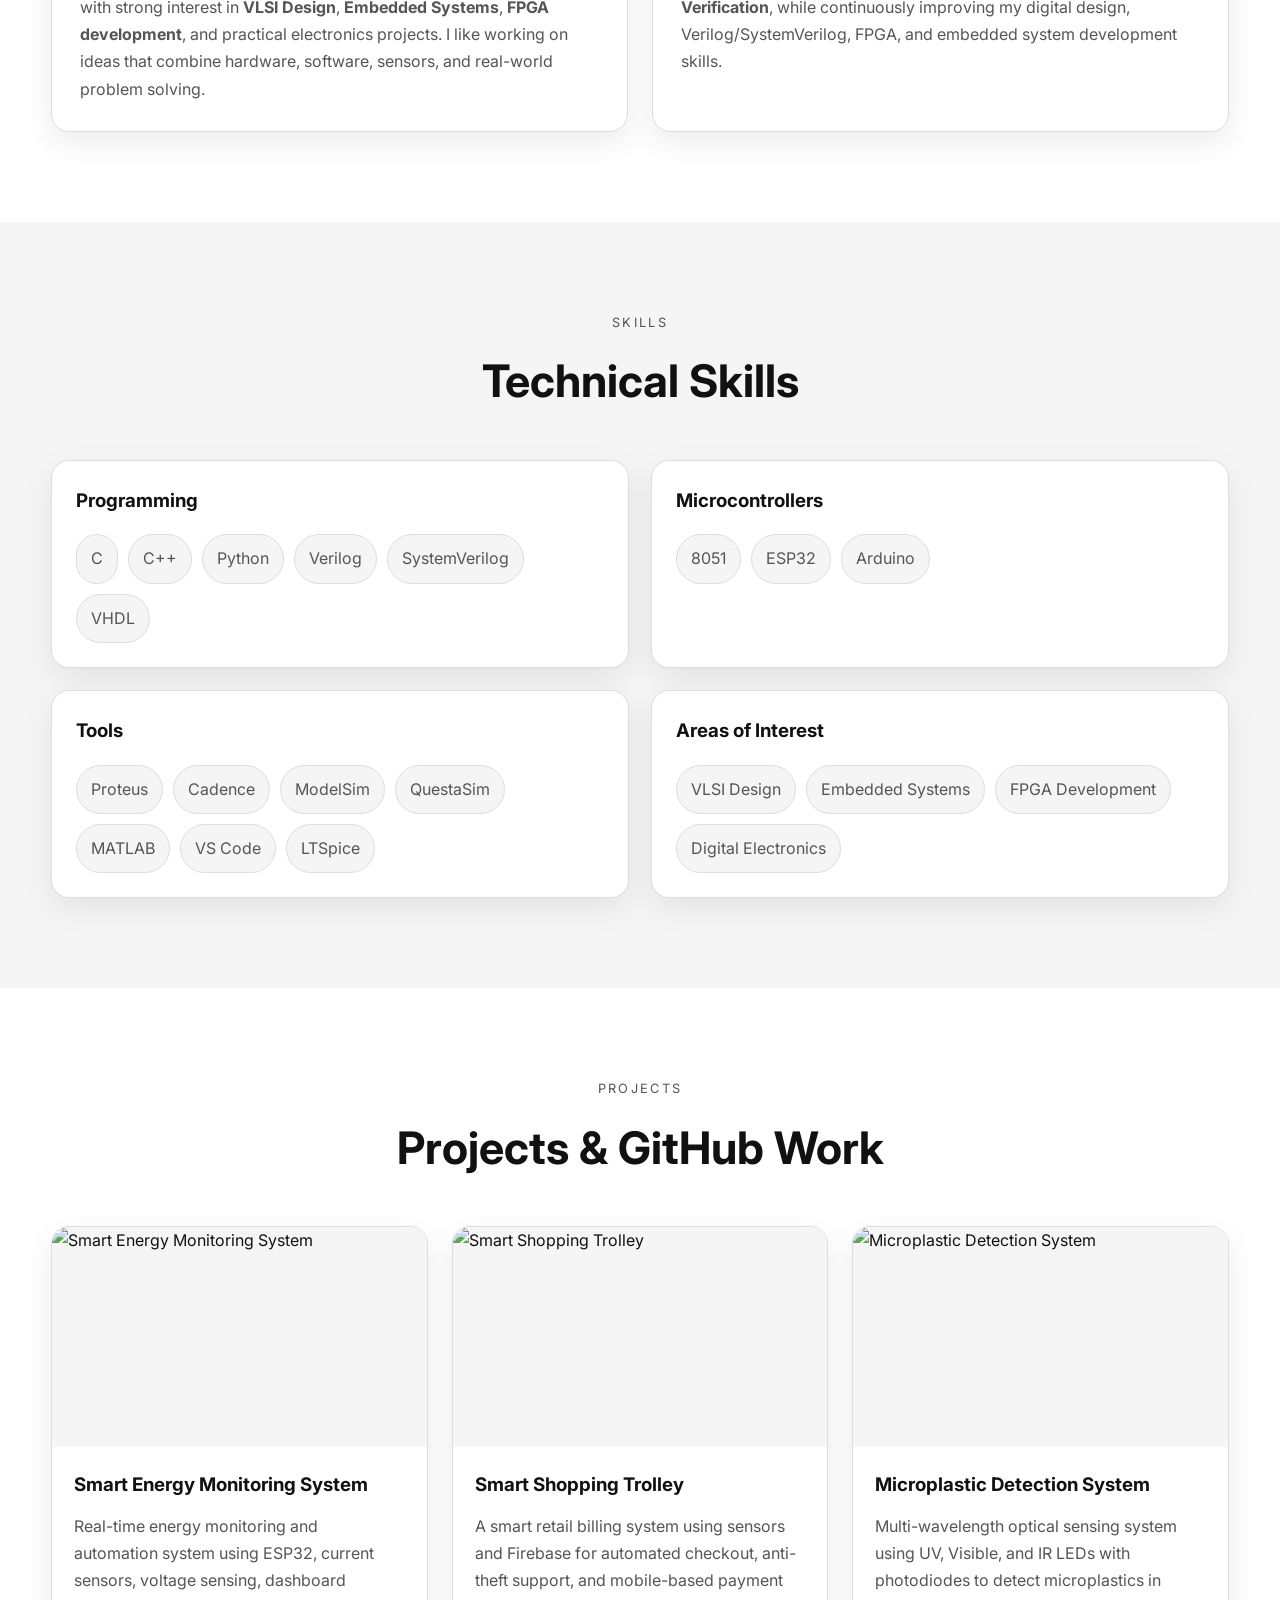
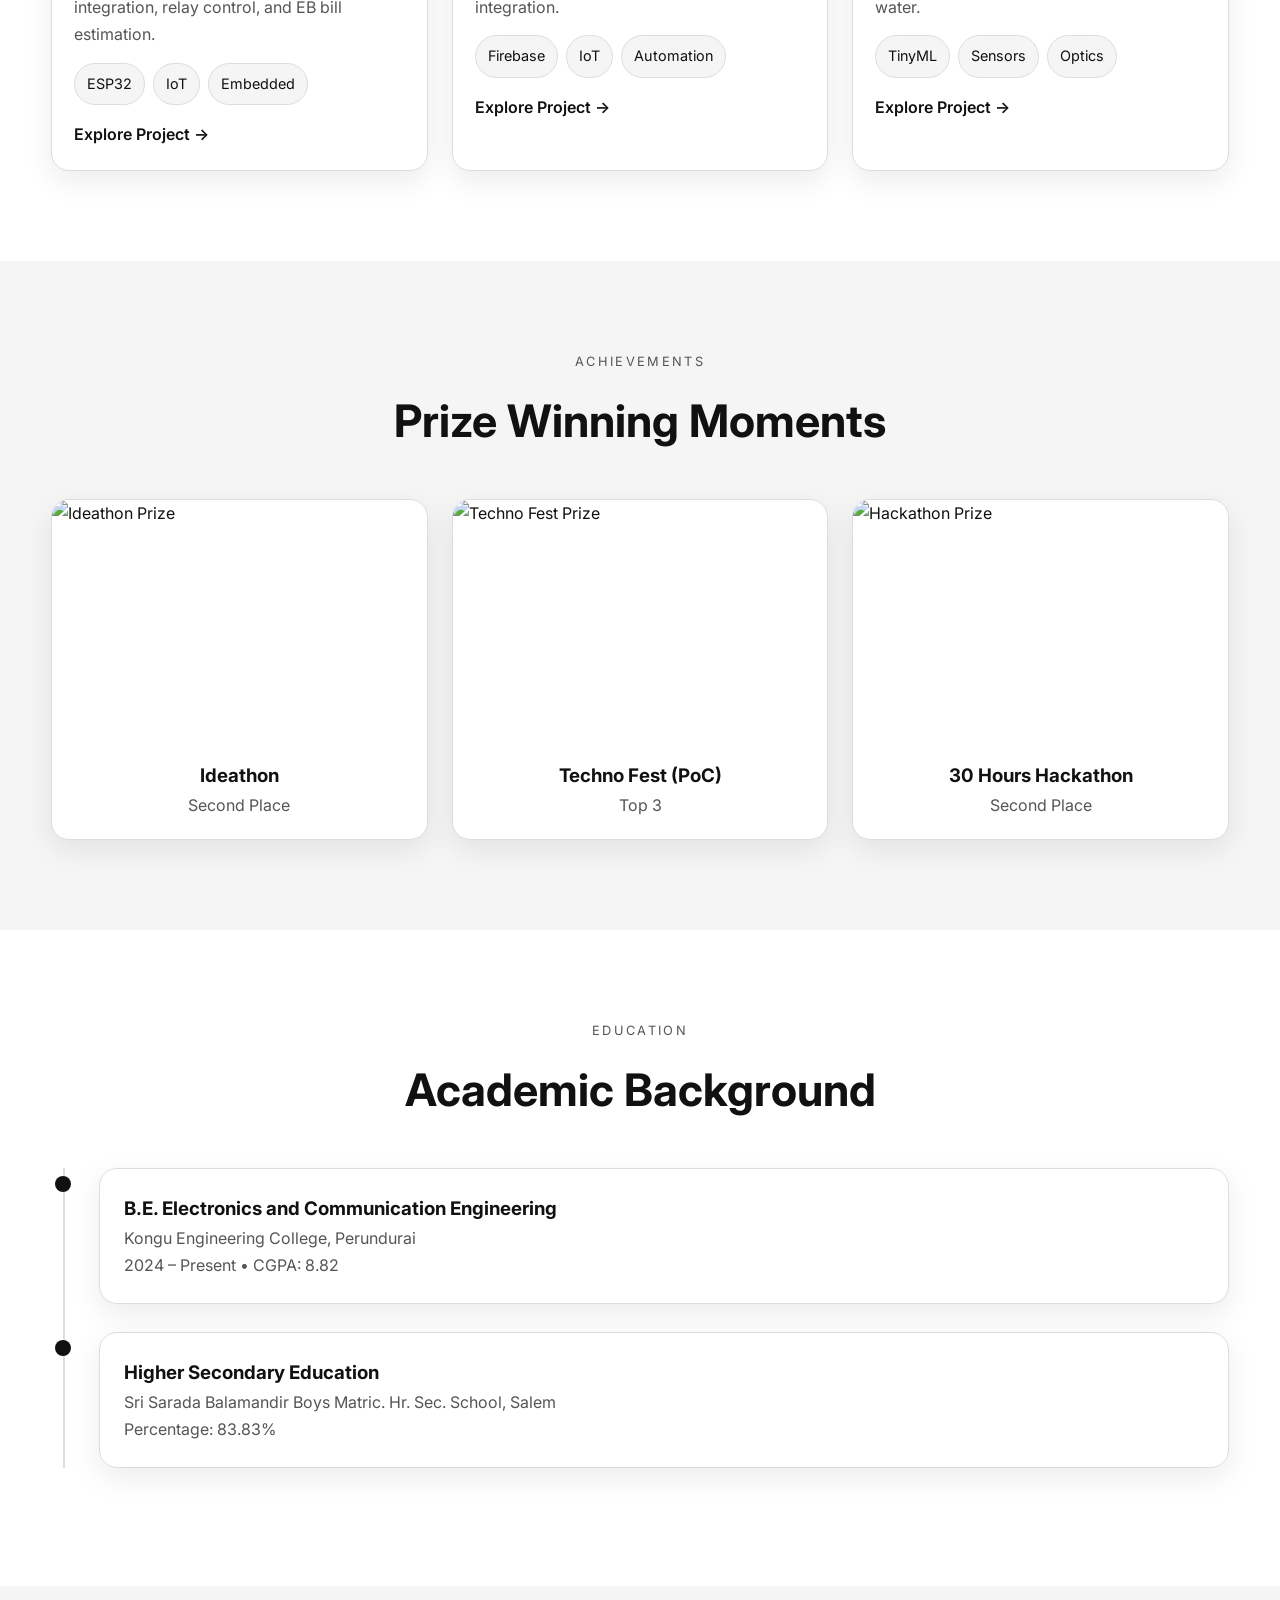
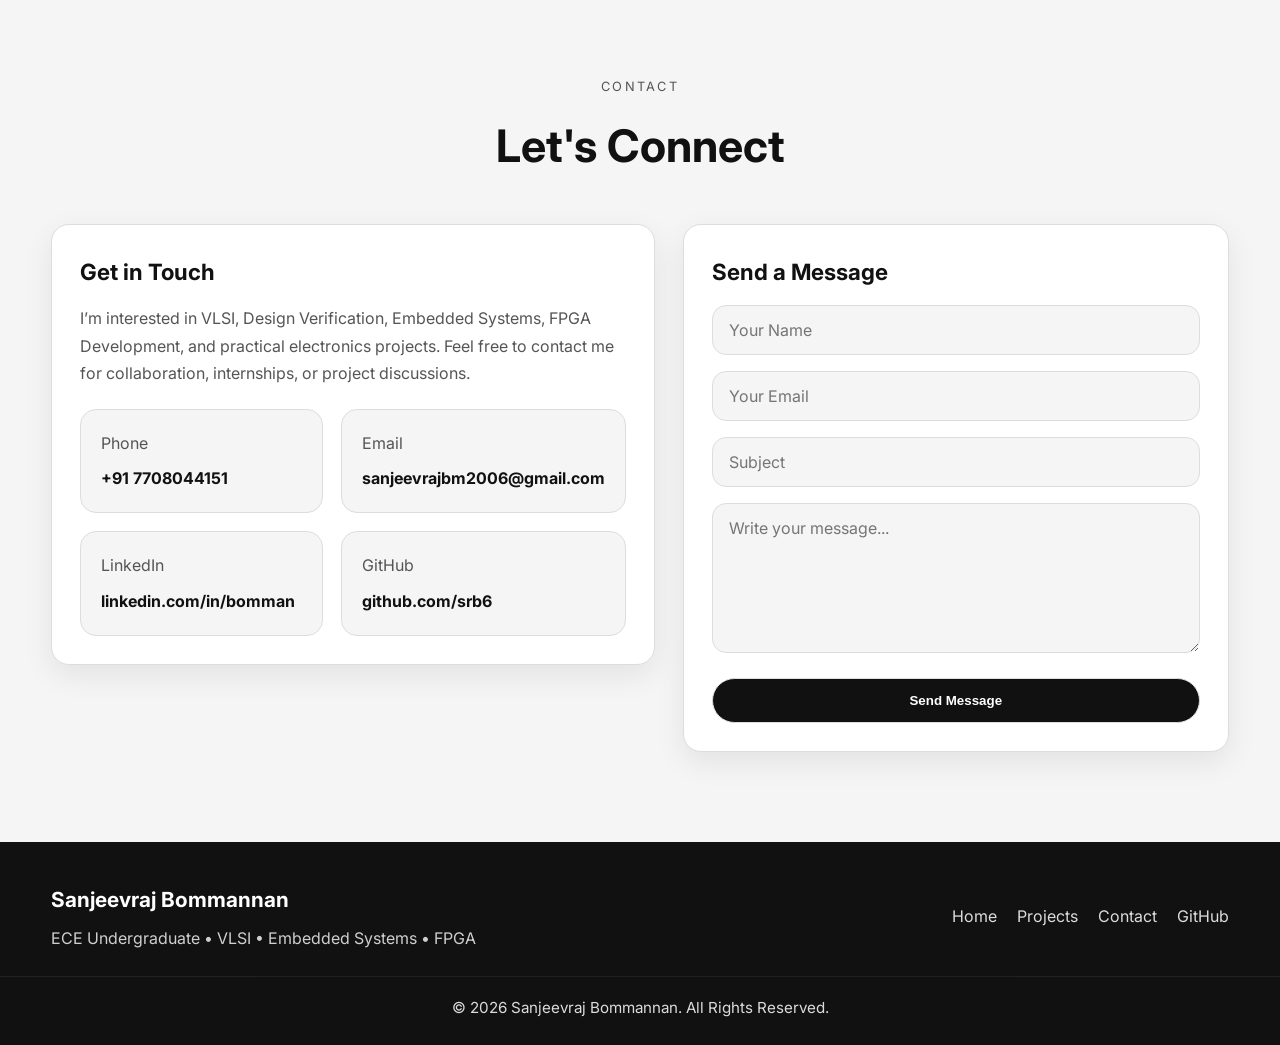
==== commit 6fc3025a: "Update index.html" ====
--- a/index.html
+++ b/index.html
@@ -65,7 +65,7 @@
   <link rel="preconnect" href="https://fonts.googleapis.com">
   <link rel="preconnect" href="https://fonts.gstatic.com" crossorigin>
   <link href="https://fonts.googleapis.com/css2?family=Inter:wght@300;400;500;600;700;800&display=swap" rel="stylesheet">
-  <link rel="stylesheet" href="style.css" />
+  <link rel="stylesheet" href="styles.css" />
 </head>
 <body>
 
--- a/styles.css
+++ b/styles.css
@@ -0,0 +1,661 @@
+:root {
+  --bg: #ffffff;
+  --bg-soft: #f5f5f5;
+  --card: #ffffff;
+  --text: #111111;
+  --muted: #555555;
+  --line: #dddddd;
+  --accent: #111111;
+  --shadow: 0 10px 30px rgba(0,0,0,0.08);
+}
+
+body.dark {
+  --bg: #0b0b0b;
+  --bg-soft: #121212;
+  --card: #171717;
+  --text: #f5f5f5;
+  --muted: #b8b8b8;
+  --line: #2c2c2c;
+  --accent: #ffffff;
+  --shadow: 0 10px 30px rgba(0,0,0,0.35);
+}
+
+* {
+  margin: 0;
+  padding: 0;
+  box-sizing: border-box;
+}
+
+html {
+  scroll-behavior: smooth;
+}
+
+body {
+  font-family: "Inter", sans-serif;
+  background: var(--bg);
+  color: var(--text);
+  line-height: 1.7;
+  transition: background 0.3s ease, color 0.3s ease;
+}
+
+a {
+  text-decoration: none;
+  color: inherit;
+}
+
+img {
+  width: 100%;
+  display: block;
+}
+
+.container {
+  width: min(92%, 1180px);
+  margin: 0 auto;
+}
+
+.section {
+  padding: 90px 0;
+}
+
+.section-alt {
+  background: var(--bg-soft);
+}
+
+.center-head {
+  text-align: center;
+}
+
+.section-head {
+  margin-bottom: 40px;
+}
+
+.section-tag {
+  text-transform: uppercase;
+  letter-spacing: 0.18em;
+  color: var(--muted);
+  font-size: 0.8rem;
+  margin-bottom: 10px;
+}
+
+.section-head h2 {
+  font-size: clamp(2rem, 4vw, 2.8rem);
+}
+
+/* Navbar - opposite colour */
+.navbar {
+  position: sticky;
+  top: 0;
+  z-index: 1000;
+  background: #111;
+  color: #fff;
+  border-bottom: 1px solid rgba(255,255,255,0.08);
+  backdrop-filter: blur(12px);
+}
+
+body.dark .navbar {
+  background: #ffffff;
+  color: #111;
+  border-bottom: 1px solid rgba(0,0,0,0.08);
+}
+
+.nav-container {
+  width: min(92%, 1180px);
+  margin: 0 auto;
+  height: 78px;
+  display: flex;
+  align-items: center;
+  justify-content: space-between;
+}
+
+.logo {
+  width: 46px;
+  height: 46px;
+  border: 1px solid rgba(255,255,255,0.15);
+  border-radius: 50%;
+  display: grid;
+  place-items: center;
+  font-weight: 700;
+  background: rgba(255,255,255,0.08);
+  color: inherit;
+}
+
+body.dark .logo {
+  border: 1px solid rgba(0,0,0,0.12);
+  background: rgba(0,0,0,0.04);
+}
+
+.nav-links {
+  list-style: none;
+  display: flex;
+  gap: 28px;
+}
+
+.nav-links a {
+  color: inherit;
+  opacity: 0.85;
+  transition: 0.3s ease;
+}
+
+.nav-links a:hover {
+  opacity: 1;
+}
+
+.nav-actions {
+  display: flex;
+  align-items: center;
+  gap: 12px;
+}
+
+.theme-toggle,
+.menu-toggle {
+  width: 44px;
+  height: 44px;
+  border-radius: 12px;
+  border: none;
+  background: rgba(255,255,255,0.1);
+  cursor: pointer;
+  font-size: 1.05rem;
+  color: inherit;
+}
+
+body.dark .theme-toggle,
+body.dark .menu-toggle {
+  background: rgba(0,0,0,0.08);
+}
+
+.menu-toggle {
+  display: none;
+}
+
+/* Hero */
+.hero {
+  min-height: calc(100vh - 78px);
+  display: flex;
+  align-items: center;
+  justify-content: center;
+  padding: 120px 20px 80px;
+}
+
+.hero-center {
+  text-align: center;
+  max-width: 950px;
+  margin: 0 auto;
+  display: flex;
+  flex-direction: column;
+  align-items: center;
+}
+
+.hero-image {
+  display: flex;
+  justify-content: center;
+  align-items: center;
+  margin-bottom: 30px;
+}
+
+.image-circle {
+  width: 220px;
+  height: 220px;
+  border-radius: 50%;
+  overflow: hidden;
+  border: 4px solid var(--line);
+  box-shadow: var(--shadow);
+  background: var(--card);
+}
+
+.image-circle img {
+  width: 100%;
+  height: 100%;
+  object-fit: cover;
+  display: block;
+}
+
+.hero-greeting {
+  font-size: 1rem;
+  color: var(--muted);
+  margin-bottom: 10px;
+}
+
+.hero-text h1 {
+  font-size: clamp(2.8rem, 7vw, 5rem);
+  line-height: 1;
+  margin-bottom: 12px;
+}
+
+.hero-role {
+  font-size: 1.1rem;
+  color: var(--muted);
+  margin-bottom: 20px;
+}
+
+.hero-desc {
+  max-width: 760px;
+  margin: 0 auto 28px;
+  color: var(--muted);
+}
+
+.hero-desc span {
+  color: var(--text);
+  font-weight: 600;
+}
+
+.hero-buttons {
+  display: flex;
+  justify-content: center;
+  flex-wrap: wrap;
+  gap: 14px;
+}
+
+.btn {
+  padding: 14px 22px;
+  border-radius: 999px;
+  font-weight: 600;
+  transition: 0.3s ease;
+  border: 1px solid var(--line);
+}
+
+.btn-primary {
+  background: var(--accent);
+  color: var(--bg);
+}
+
+.btn-outline {
+  background: transparent;
+  color: var(--text);
+}
+
+.btn:hover {
+  transform: translateY(-2px);
+}
+
+/* About */
+.about-grid {
+  display: grid;
+  grid-template-columns: repeat(2, 1fr);
+  gap: 24px;
+}
+
+.about-card {
+  background: var(--card);
+  border: 1px solid var(--line);
+  border-radius: 18px;
+  padding: 28px;
+  box-shadow: var(--shadow);
+}
+
+.about-card h3 {
+  margin-bottom: 12px;
+}
+
+.about-card p {
+  color: var(--muted);
+}
+
+/* Skills */
+.skills-grid {
+  display: grid;
+  grid-template-columns: repeat(2, 1fr);
+  gap: 22px;
+}
+
+.skill-card {
+  background: var(--card);
+  border: 1px solid var(--line);
+  border-radius: 18px;
+  padding: 24px;
+  box-shadow: var(--shadow);
+}
+
+.skill-card h3 {
+  margin-bottom: 18px;
+}
+
+.chips {
+  display: flex;
+  flex-wrap: wrap;
+  gap: 10px;
+}
+
+.chips span {
+  border: 1px solid var(--line);
+  padding: 10px 14px;
+  border-radius: 999px;
+  background: var(--bg-soft);
+  color: var(--muted);
+}
+
+/* Projects */
+.project-grid {
+  display: grid;
+  grid-template-columns: repeat(3, 1fr);
+  gap: 24px;
+}
+
+.project-card {
+  background: var(--card);
+  border: 1px solid var(--line);
+  border-radius: 18px;
+  overflow: hidden;
+  box-shadow: var(--shadow);
+}
+
+.project-image {
+  height: 220px;
+  overflow: hidden;
+  background: var(--bg-soft);
+}
+
+.project-image img {
+  width: 100%;
+  height: 100%;
+  object-fit: cover;
+}
+
+.project-body {
+  padding: 22px;
+}
+
+.project-body h3 {
+  margin-bottom: 12px;
+}
+
+.project-body p {
+  color: var(--muted);
+  margin-bottom: 14px;
+}
+
+.project-tags {
+  display: flex;
+  flex-wrap: wrap;
+  gap: 8px;
+  margin-bottom: 16px;
+}
+
+.project-tags span {
+  padding: 8px 12px;
+  border-radius: 999px;
+  background: var(--bg-soft);
+  border: 1px solid var(--line);
+  font-size: 0.9rem;
+}
+
+.project-link {
+  display: inline-block;
+  font-weight: 600;
+}
+
+/* Achievements */
+.achievement-grid {
+  display: grid;
+  grid-template-columns: repeat(3, 1fr);
+  gap: 24px;
+}
+
+.achievement-card {
+  background: var(--card);
+  border: 1px solid var(--line);
+  border-radius: 18px;
+  overflow: hidden;
+  box-shadow: var(--shadow);
+}
+
+.achievement-card img {
+  height: 240px;
+  object-fit: cover;
+}
+
+.achievement-body {
+  padding: 20px;
+  text-align: center;
+}
+
+.achievement-body p {
+  color: var(--muted);
+}
+
+/* Timeline */
+.timeline {
+  border-left: 2px solid var(--line);
+  margin-left: 12px;
+}
+
+.timeline-item {
+  position: relative;
+  padding-left: 34px;
+  margin-bottom: 28px;
+}
+
+.timeline-dot {
+  position: absolute;
+  left: -10px;
+  top: 8px;
+  width: 16px;
+  height: 16px;
+  background: var(--accent);
+  border-radius: 50%;
+}
+
+.timeline-content {
+  background: var(--card);
+  border: 1px solid var(--line);
+  border-radius: 18px;
+  padding: 24px;
+  box-shadow: var(--shadow);
+}
+
+.timeline-content p,
+.timeline-content span {
+  color: var(--muted);
+}
+
+/* Contact */
+.contact-wrapper {
+  display: grid;
+  grid-template-columns: 1.05fr 0.95fr;
+  gap: 28px;
+  align-items: start;
+}
+
+.contact-info,
+.contact-form-card {
+  background: var(--card);
+  border: 1px solid var(--line);
+  border-radius: 18px;
+  padding: 28px;
+  box-shadow: var(--shadow);
+}
+
+.contact-info h3,
+.contact-form-card h3 {
+  margin-bottom: 14px;
+  font-size: 1.4rem;
+}
+
+.contact-info p {
+  color: var(--muted);
+  margin-bottom: 22px;
+}
+
+.contact-grid {
+  display: grid;
+  grid-template-columns: repeat(2, 1fr);
+  gap: 18px;
+}
+
+.contact-item {
+  border: 1px solid var(--line);
+  border-radius: 16px;
+  padding: 20px;
+  background: var(--bg-soft);
+}
+
+.contact-item span {
+  display: block;
+  color: var(--muted);
+  margin-bottom: 8px;
+}
+
+.contact-form {
+  display: flex;
+  flex-direction: column;
+  gap: 16px;
+}
+
+.form-group input,
+.form-group textarea {
+  width: 100%;
+  border: 1px solid var(--line);
+  background: var(--bg-soft);
+  color: var(--text);
+  border-radius: 14px;
+  padding: 14px 16px;
+  font-family: inherit;
+  font-size: 1rem;
+  outline: none;
+  transition: 0.3s ease;
+}
+
+.form-group input:focus,
+.form-group textarea:focus {
+  border-color: var(--text);
+}
+
+.form-group textarea {
+  resize: vertical;
+  min-height: 150px;
+}
+
+/* Footer - opposite colour */
+.footer {
+  margin-top: 0;
+  background: #111;
+  color: #fff;
+  padding-top: 40px;
+}
+
+body.dark .footer {
+  background: #ffffff;
+  color: #111;
+  border-top: 1px solid rgba(0,0,0,0.08);
+}
+
+.footer-content {
+  display: flex;
+  justify-content: space-between;
+  gap: 30px;
+  flex-wrap: wrap;
+  padding-bottom: 24px;
+}
+
+.footer-content h3 {
+  margin-bottom: 8px;
+  font-size: 1.3rem;
+}
+
+.footer-content p {
+  opacity: 0.8;
+}
+
+.footer-links {
+  display: flex;
+  gap: 20px;
+  flex-wrap: wrap;
+  align-items: center;
+}
+
+.footer-links a {
+  color: inherit;
+  opacity: 0.85;
+  transition: 0.3s ease;
+}
+
+.footer-links a:hover {
+  opacity: 1;
+}
+
+.footer-bottom {
+  border-top: 1px solid rgba(255,255,255,0.08);
+  text-align: center;
+  padding: 18px 0 24px;
+  font-size: 0.95rem;
+  opacity: 0.85;
+}
+
+body.dark .footer-bottom {
+  border-top: 1px solid rgba(0,0,0,0.08);
+}
+
+/* Animation */
+.fade-up {
+  opacity: 0;
+  transform: translateY(24px);
+  transition: opacity 0.7s ease, transform 0.7s ease;
+}
+
+.fade-up.show {
+  opacity: 1;
+  transform: translateY(0);
+}
+
+/* Responsive */
+@media (max-width: 980px) {
+  .project-grid,
+  .achievement-grid,
+  .skills-grid,
+  .about-grid,
+  .contact-grid {
+    grid-template-columns: 1fr 1fr;
+  }
+
+  .contact-wrapper {
+    grid-template-columns: 1fr;
+  }
+}
+
+@media (max-width: 760px) {
+  .menu-toggle {
+    display: inline-block;
+  }
+
+  .nav-links {
+    position: absolute;
+    top: 78px;
+    right: 4%;
+    width: 240px;
+    background: var(--card);
+    border: 1px solid var(--line);
+    border-radius: 16px;
+    padding: 18px;
+    flex-direction: column;
+    display: none;
+    box-shadow: var(--shadow);
+  }
+
+  .nav-links.active {
+    display: flex;
+  }
+
+  .project-grid,
+  .achievement-grid,
+  .skills-grid,
+  .about-grid,
+  .contact-grid {
+    grid-template-columns: 1fr;
+  }
+
+  .hero-text h1 {
+    font-size: 2.4rem;
+  }
+
+  .section {
+    padding: 75px 0;
+  }
+
+  .hero {
+    padding: 100px 16px 70px;
+  }
+
+  .image-circle {
+    width: 180px;
+    height: 180px;
+  }
+}
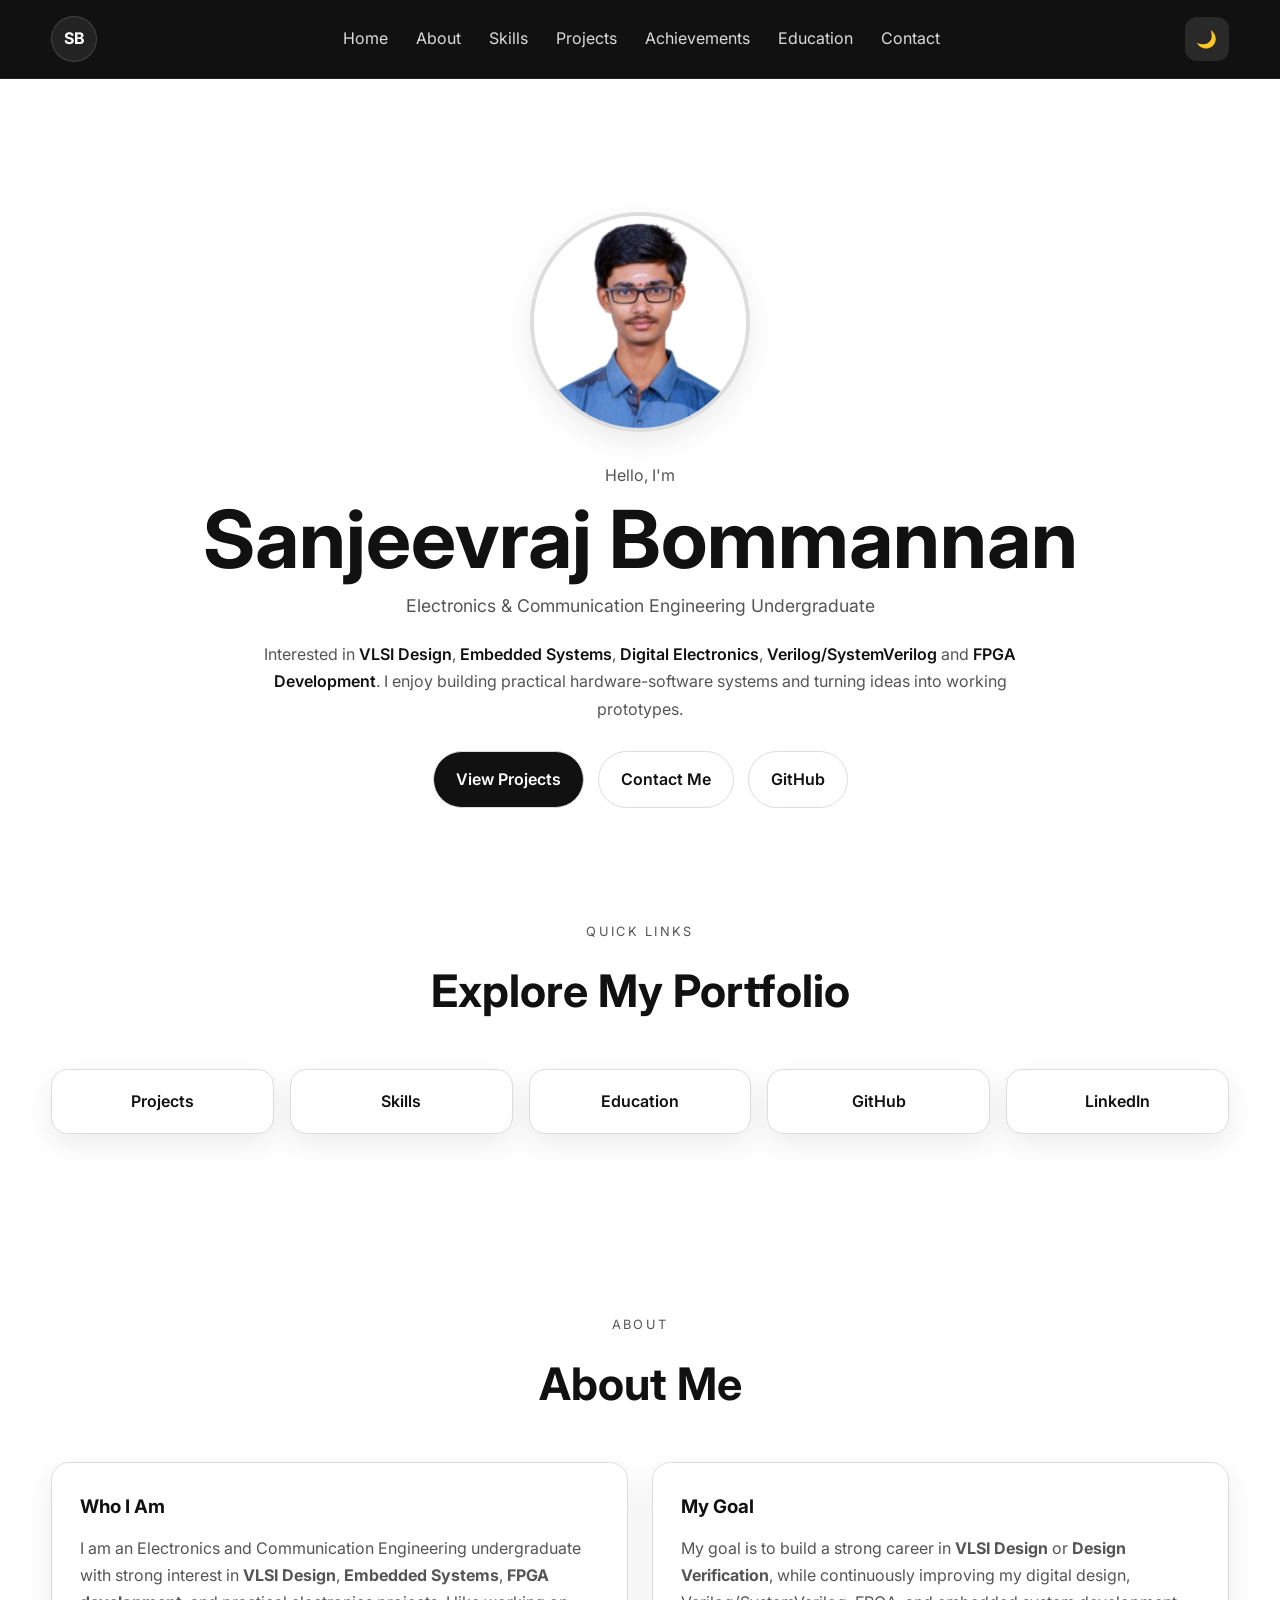
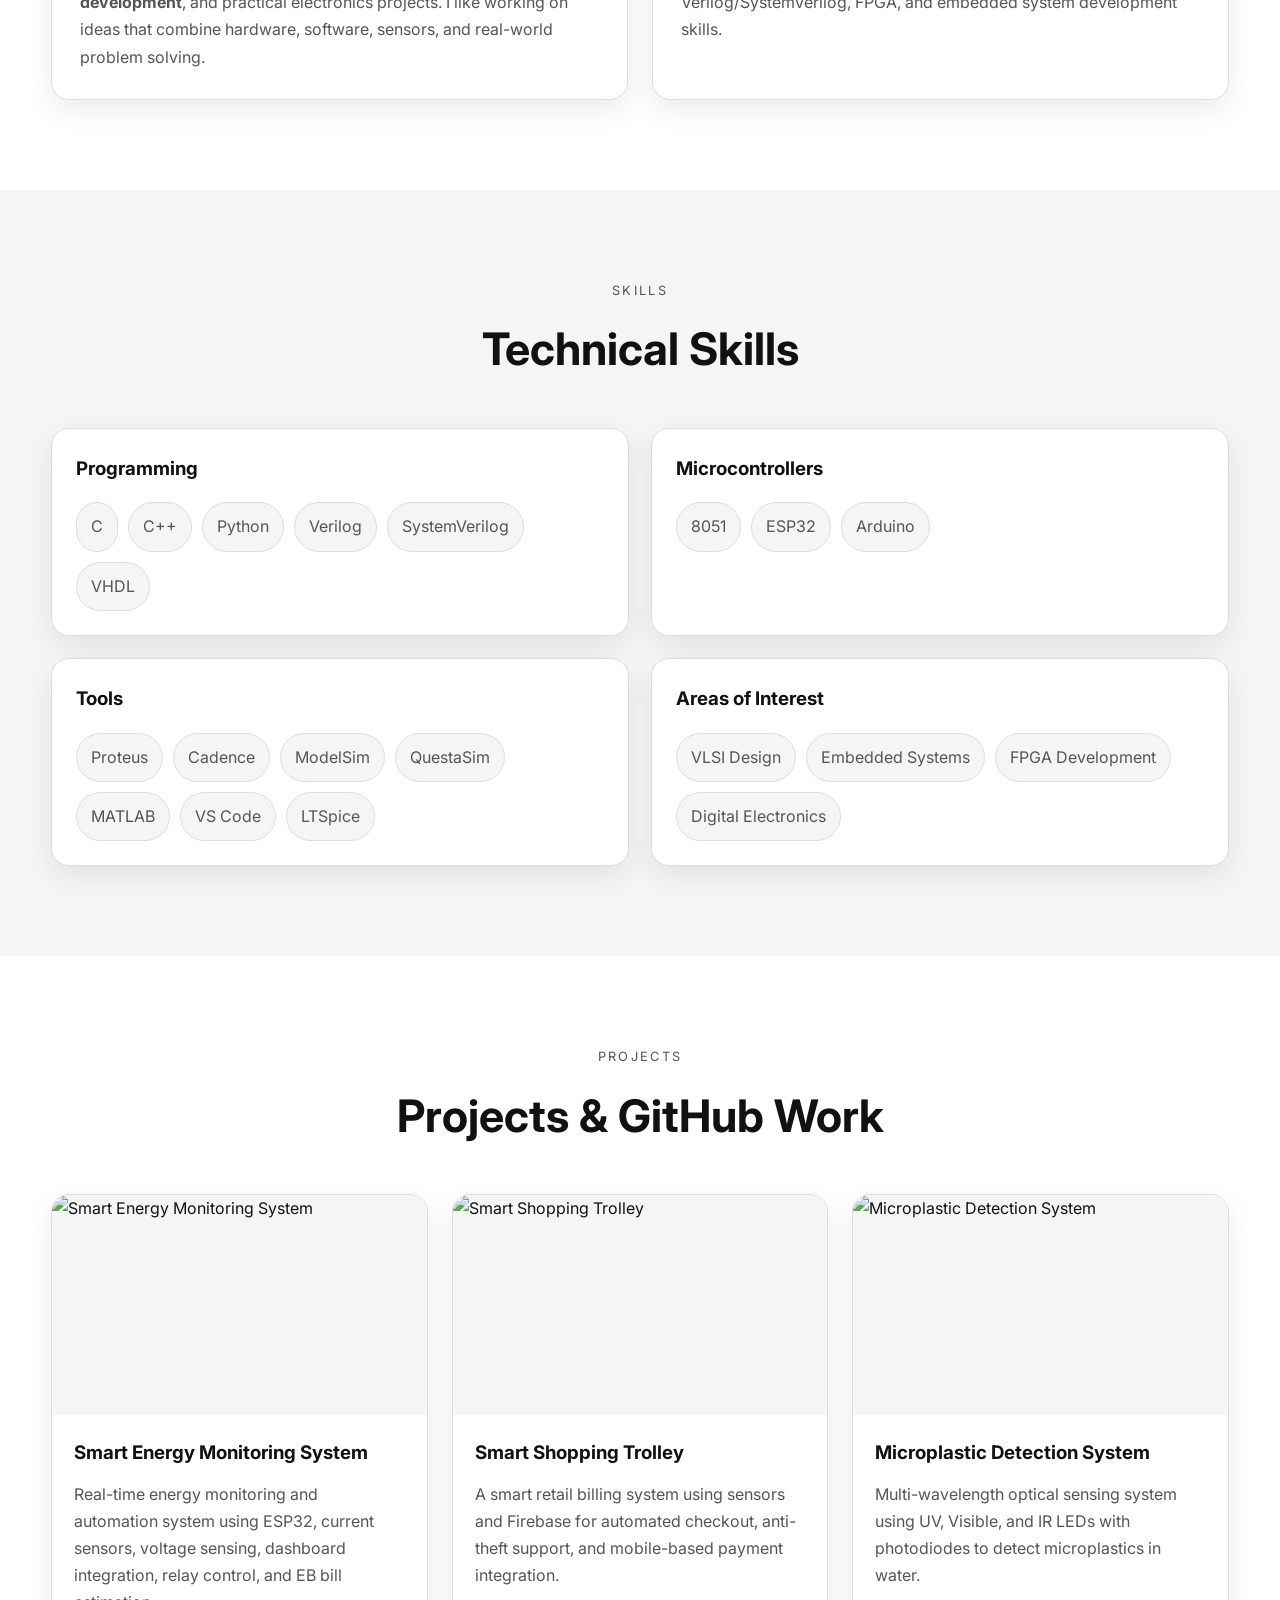
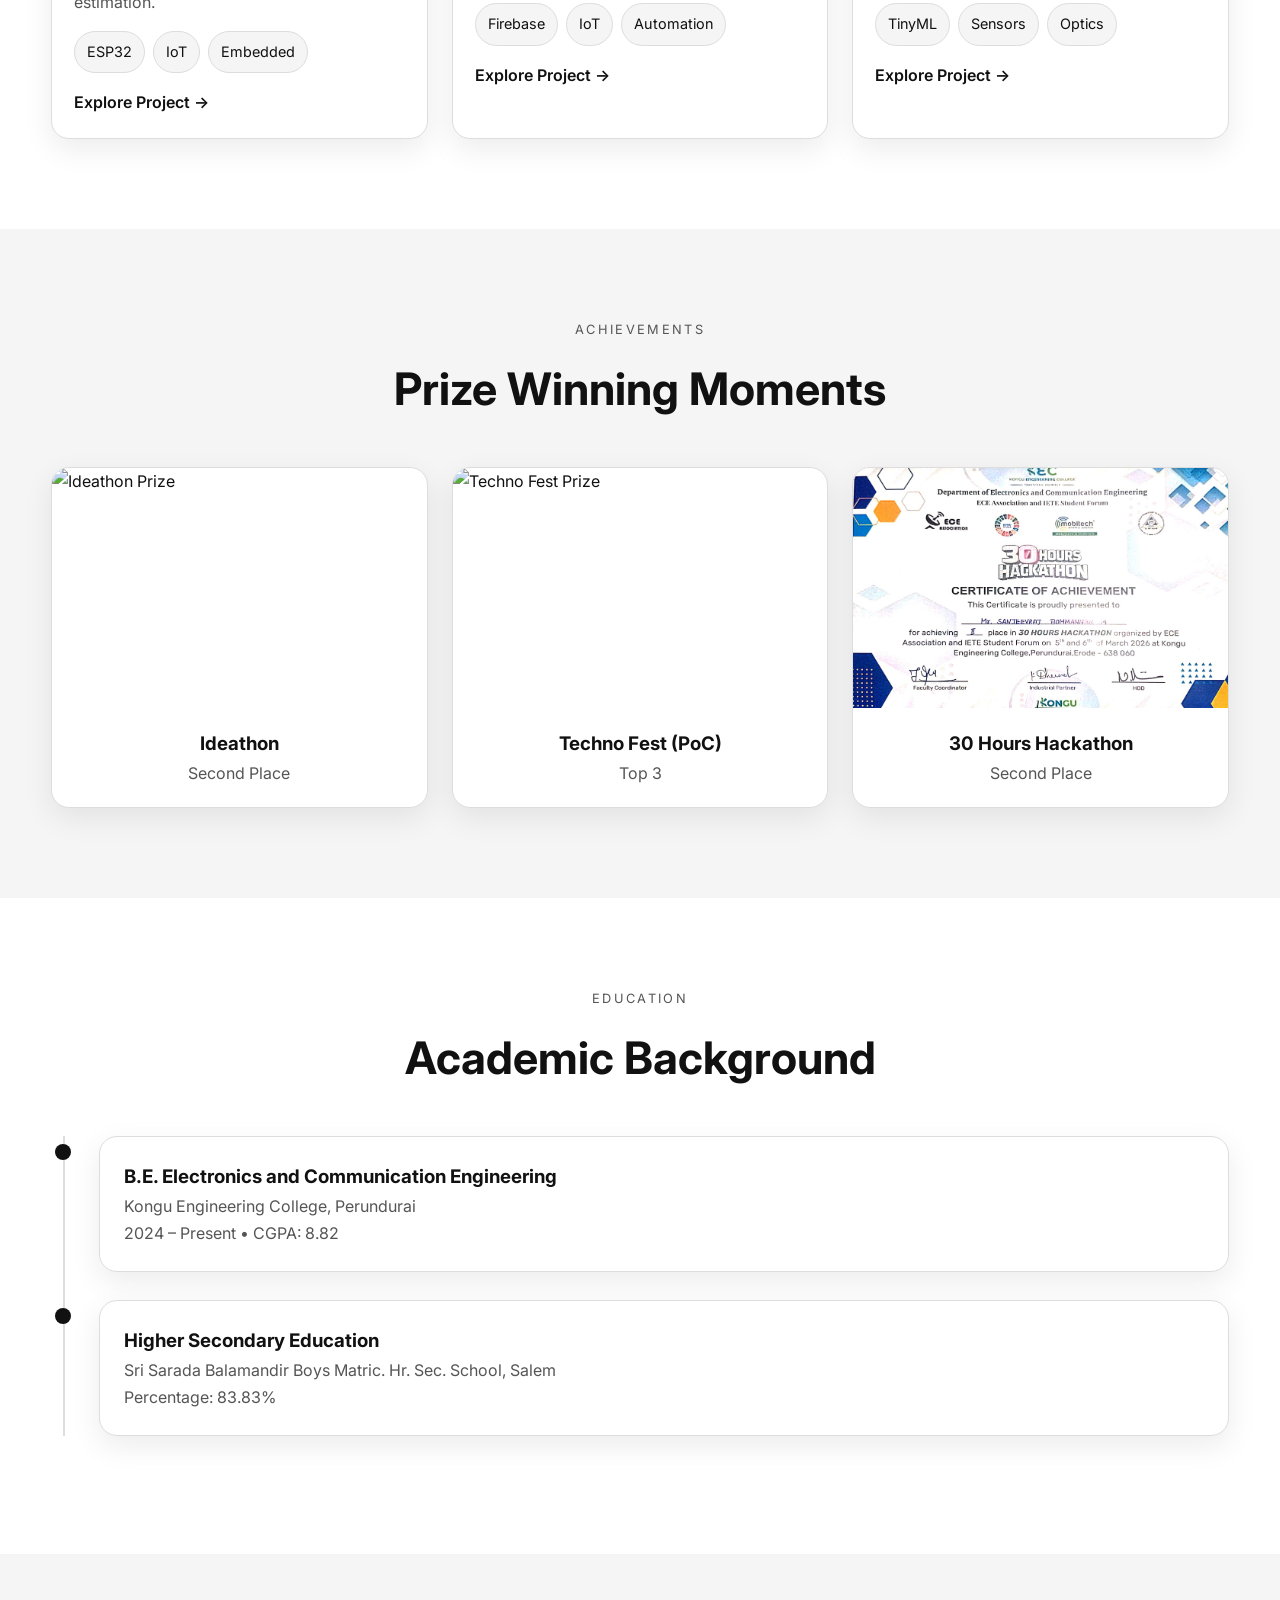
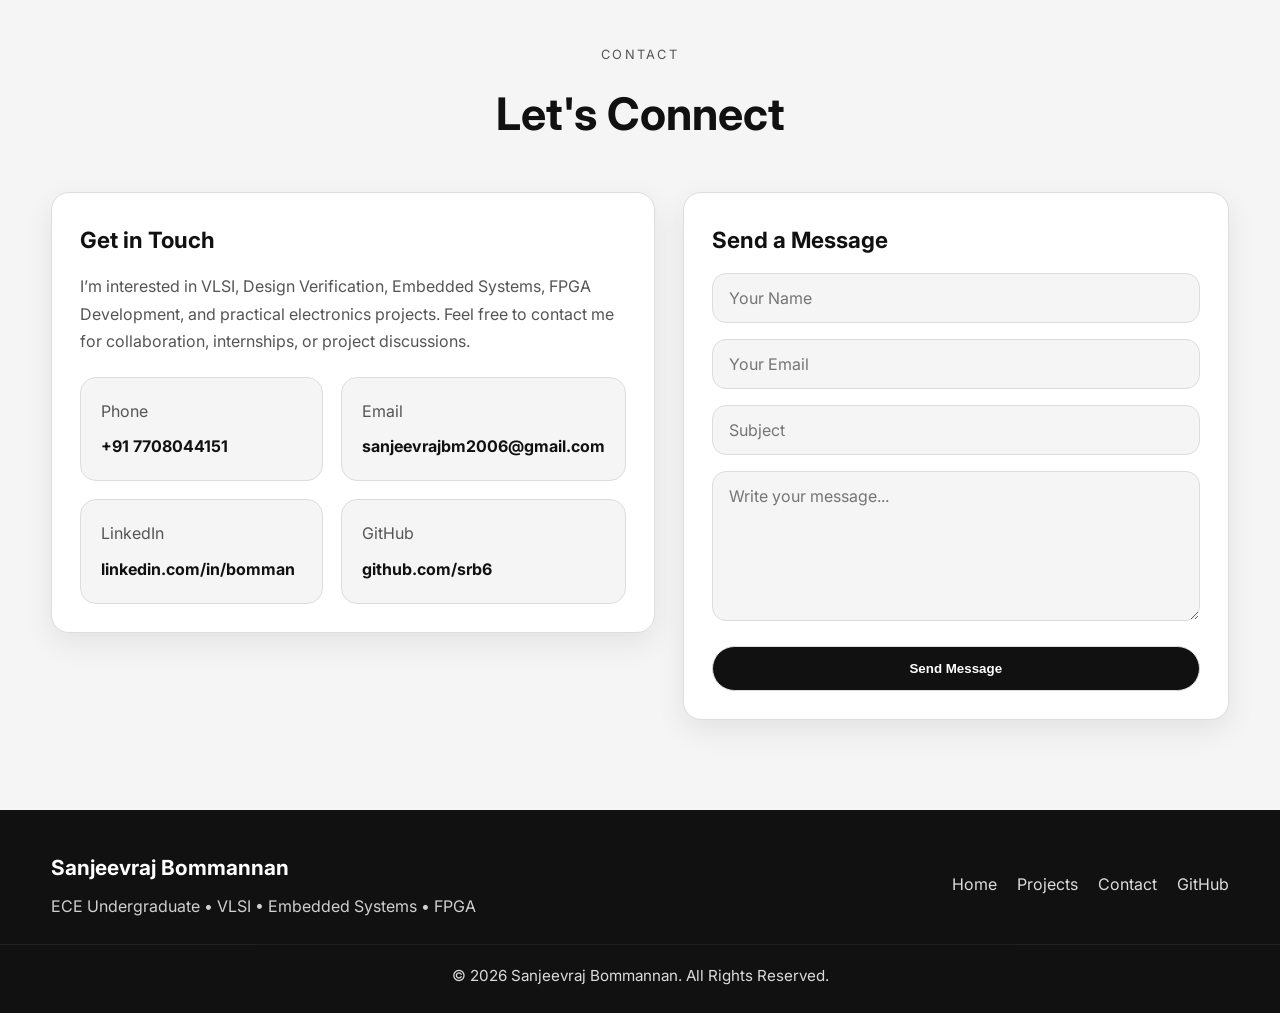
==== commit f5f1dc5a: "Update index.html" ====
--- a/index.html
+++ b/index.html
@@ -325,7 +325,7 @@
         </div>
 
         <div class="achievement-card fade-up">
-          <img src="award3.jpg" alt="Hackathon Prize">
+          <img src="award3.png" alt="Hackathon Prize">
           <div class="achievement-body">
             <h3>30 Hours Hackathon</h3>
             <p>Second Place</p>
--- a/styles.css
+++ b/styles.css
@@ -265,6 +265,37 @@
 
 .btn:hover {
   transform: translateY(-2px);
+}
+
+/* Quick Links */
+.quick-links-section {
+  padding-top: 20px;
+}
+
+.quick-links-grid {
+  display: grid;
+  grid-template-columns: repeat(auto-fit, minmax(180px, 1fr));
+  gap: 16px;
+  margin-top: 30px;
+}
+
+.quick-link-card {
+  display: flex;
+  align-items: center;
+  justify-content: center;
+  padding: 18px 20px;
+  border-radius: 16px;
+  font-weight: 600;
+  background: var(--card);
+  color: var(--text);
+  border: 1px solid var(--line);
+  box-shadow: var(--shadow);
+  transition: transform 0.3s ease, box-shadow 0.3s ease;
+}
+
+.quick-link-card:hover {
+  transform: translateY(-4px);
+  box-shadow: 0 12px 26px rgba(0,0,0,0.14);
 }
 
 /* About */
@@ -638,7 +669,8 @@
   .achievement-grid,
   .skills-grid,
   .about-grid,
-  .contact-grid {
+  .contact-grid,
+  .quick-links-grid {
     grid-template-columns: 1fr;
   }
 
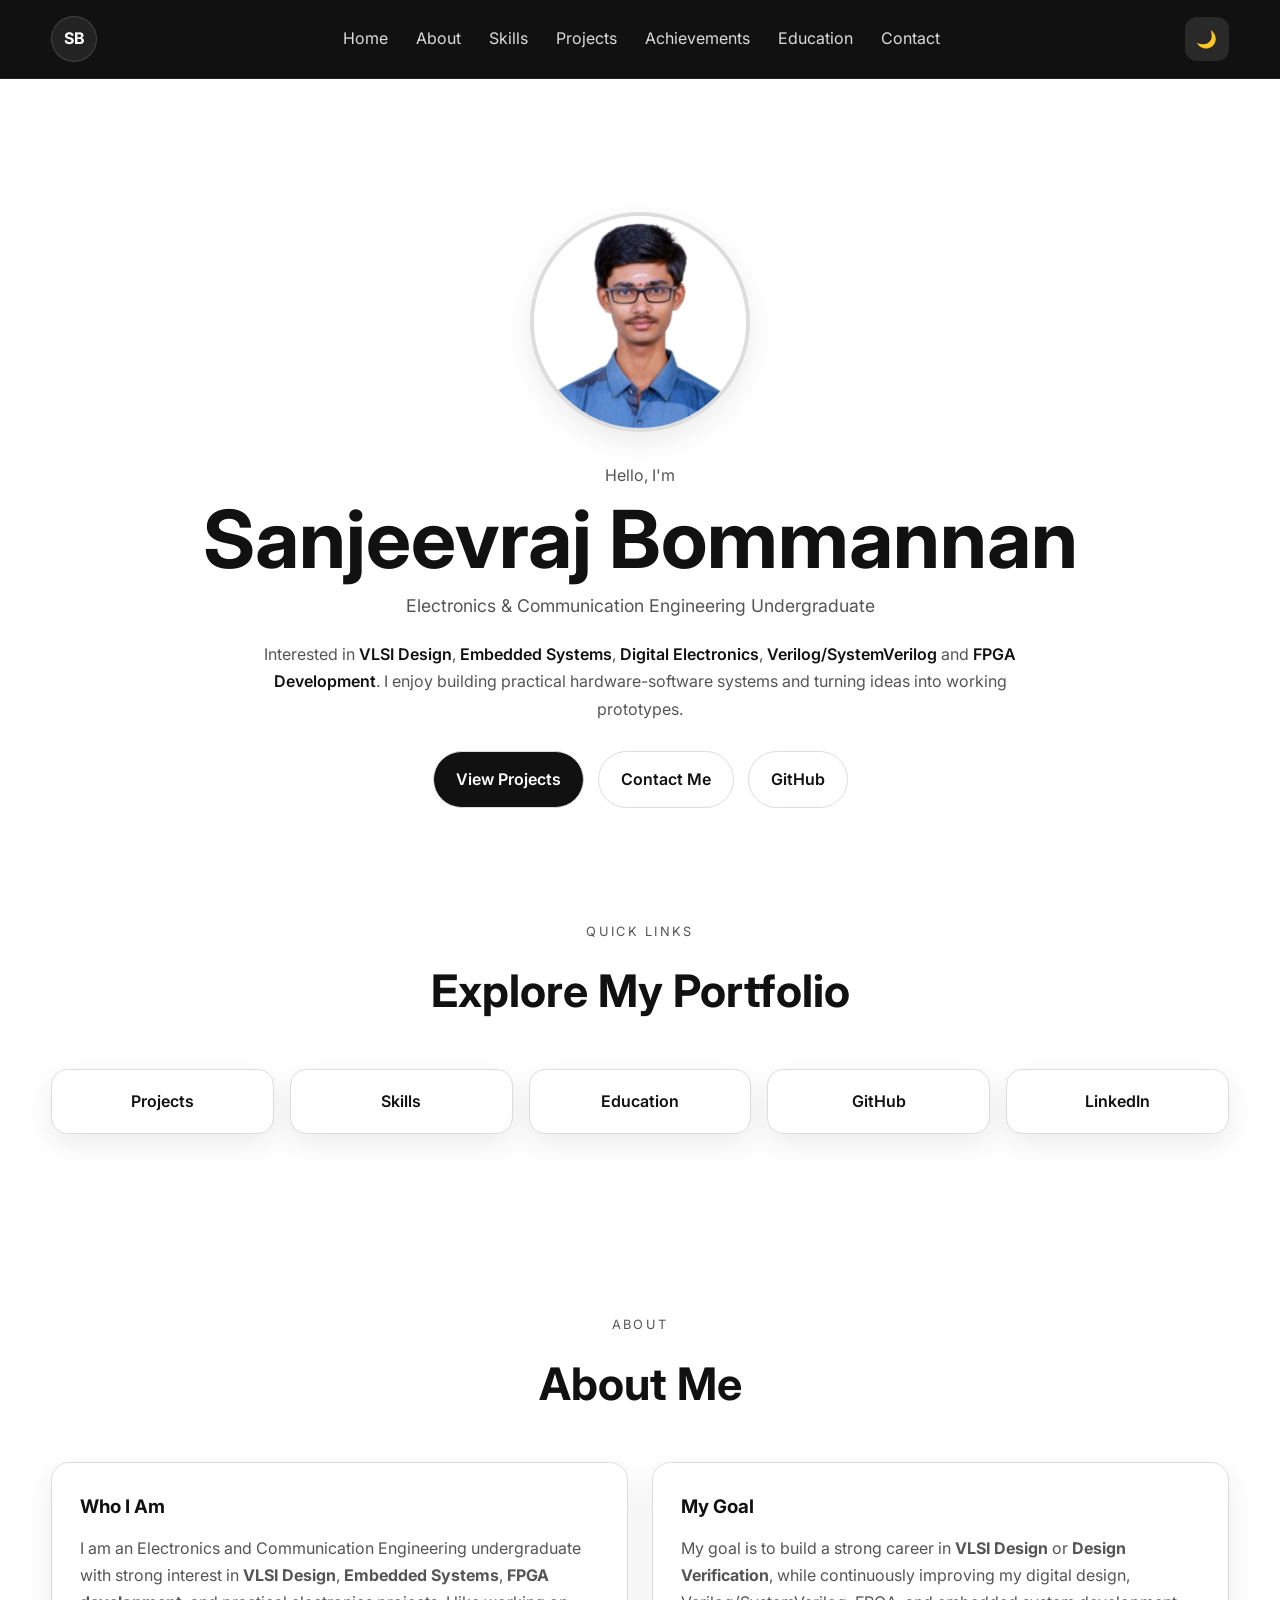
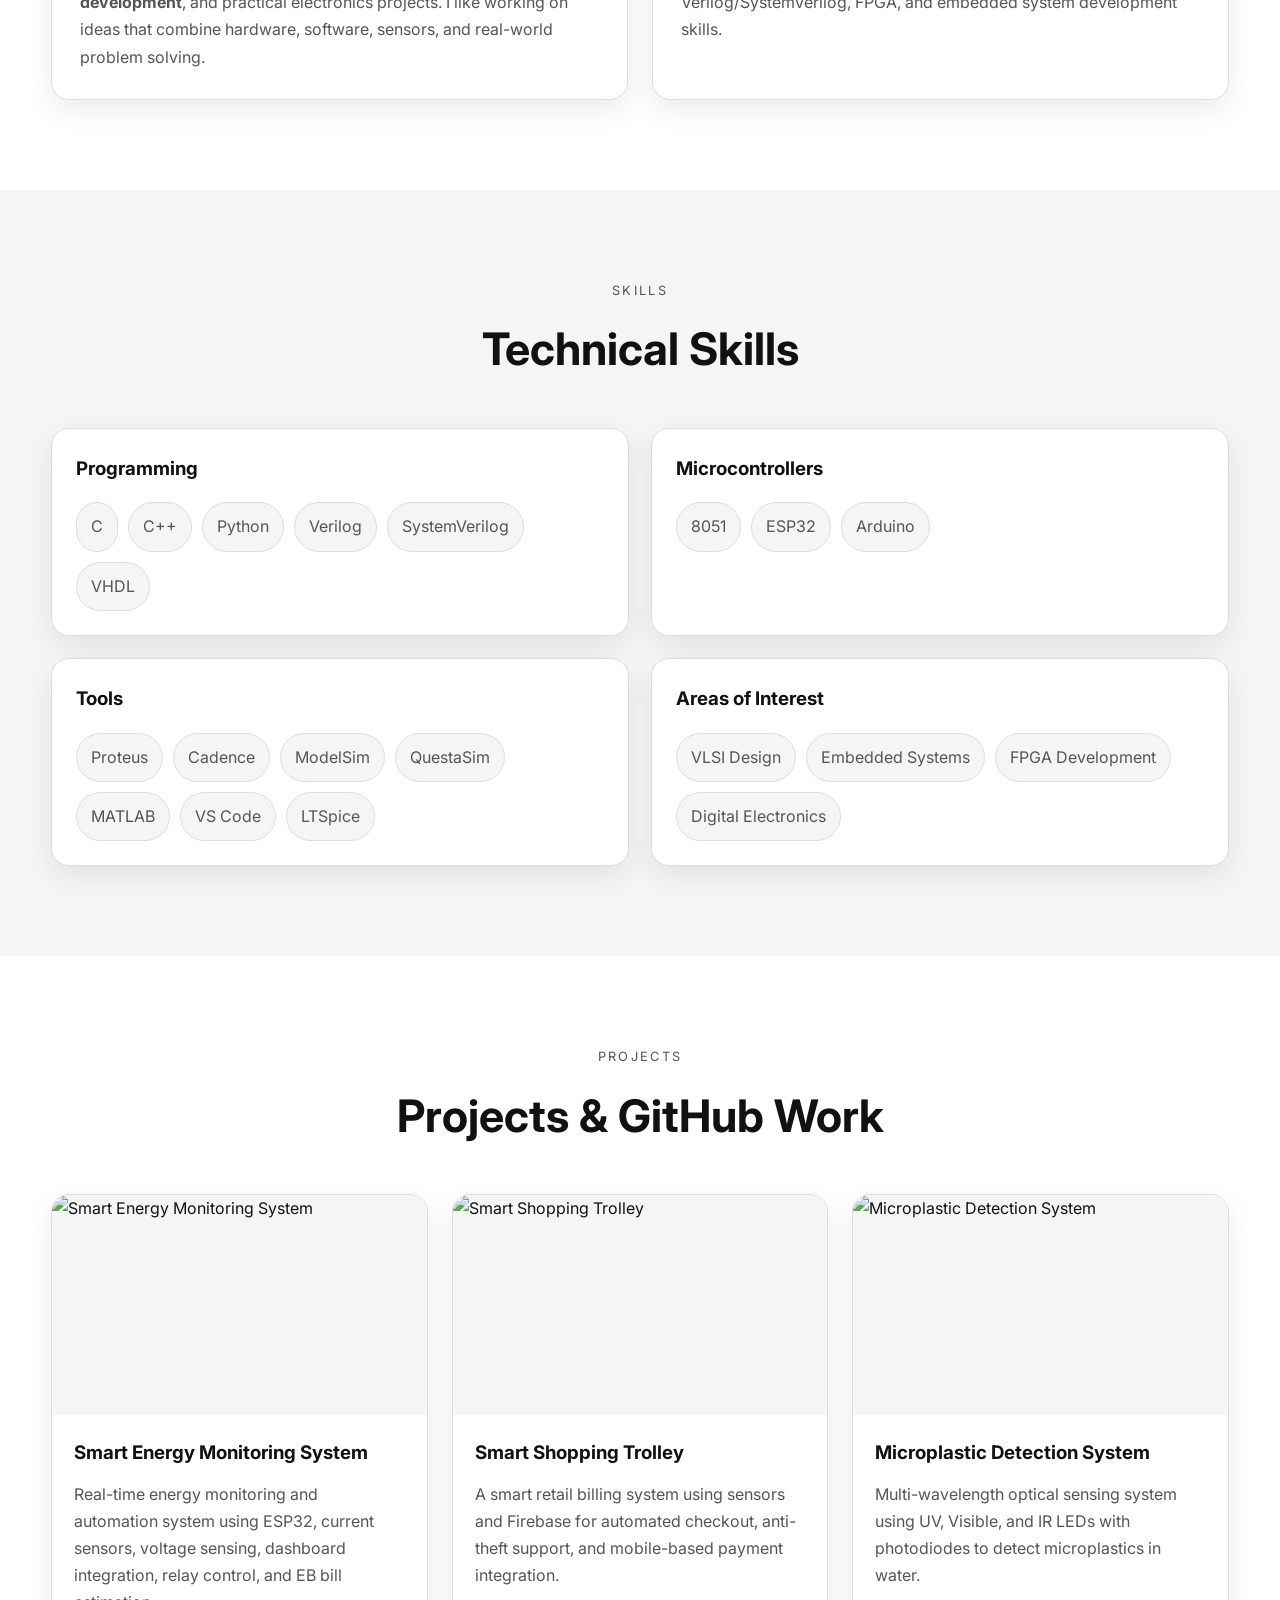
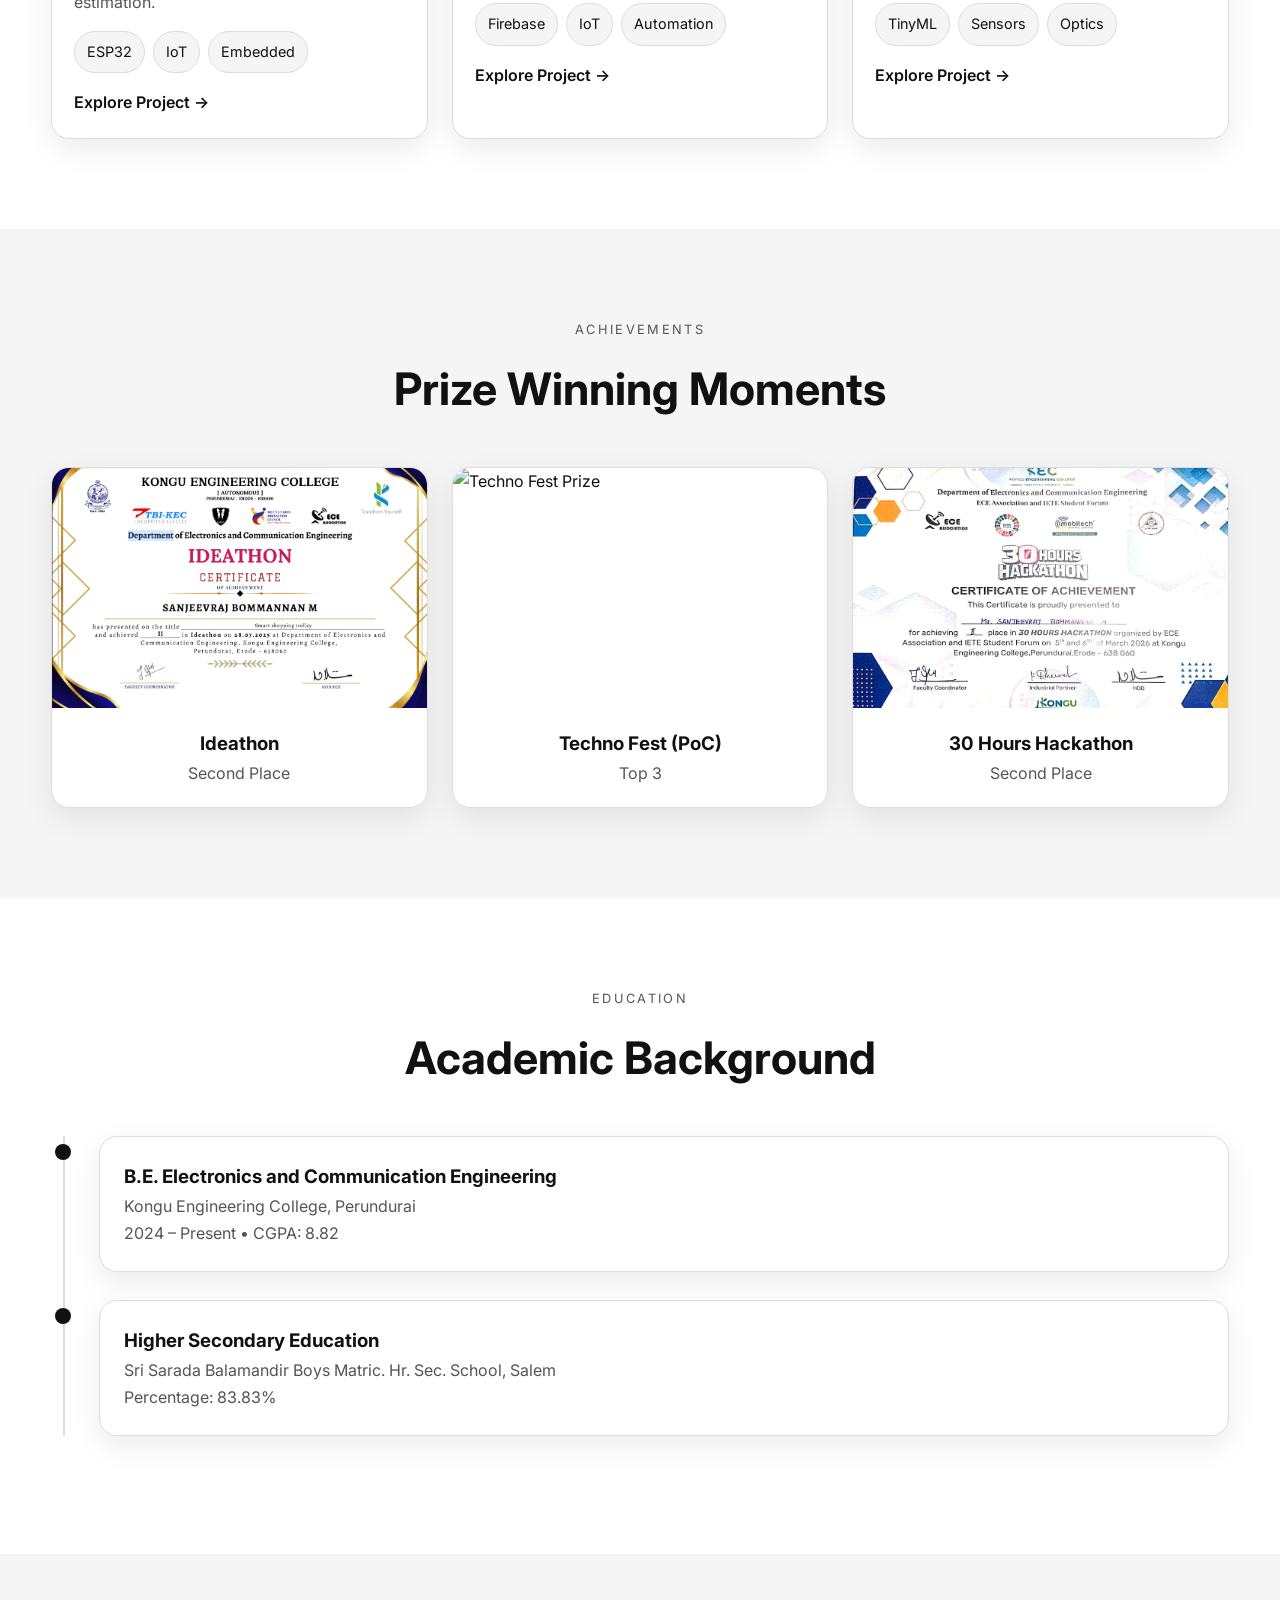
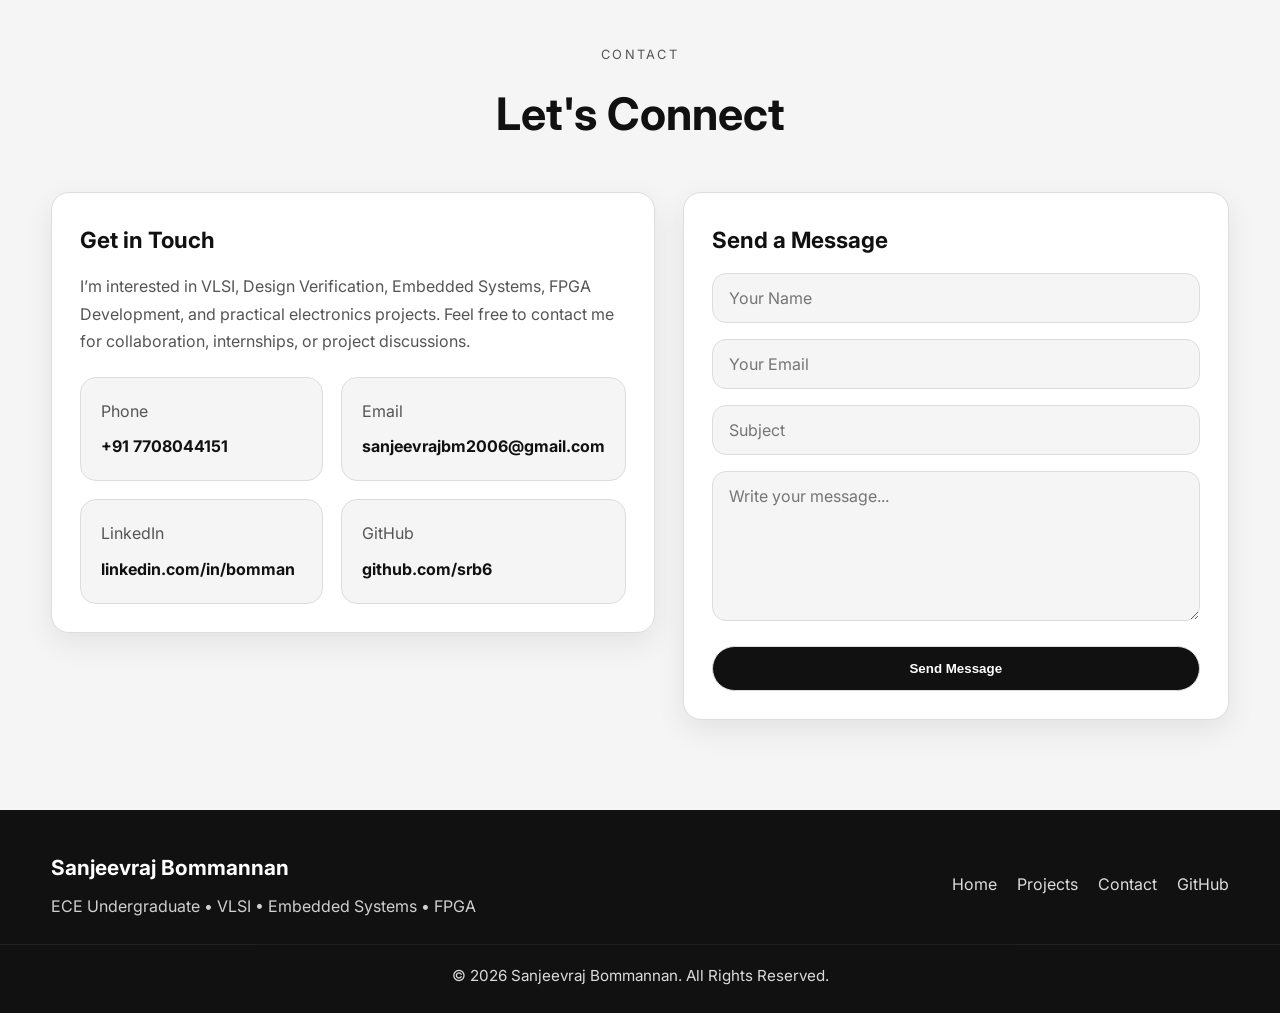
==== commit 1b6c3a6f: "Update index.html" ====
--- a/index.html
+++ b/index.html
@@ -309,7 +309,7 @@
 
       <div class="achievement-grid">
         <div class="achievement-card fade-up">
-          <img src="award1.jpg" alt="Ideathon Prize">
+          <img src="award1.png" alt="Ideathon Prize">
           <div class="achievement-body">
             <h3>Ideathon</h3>
             <p>Second Place</p>
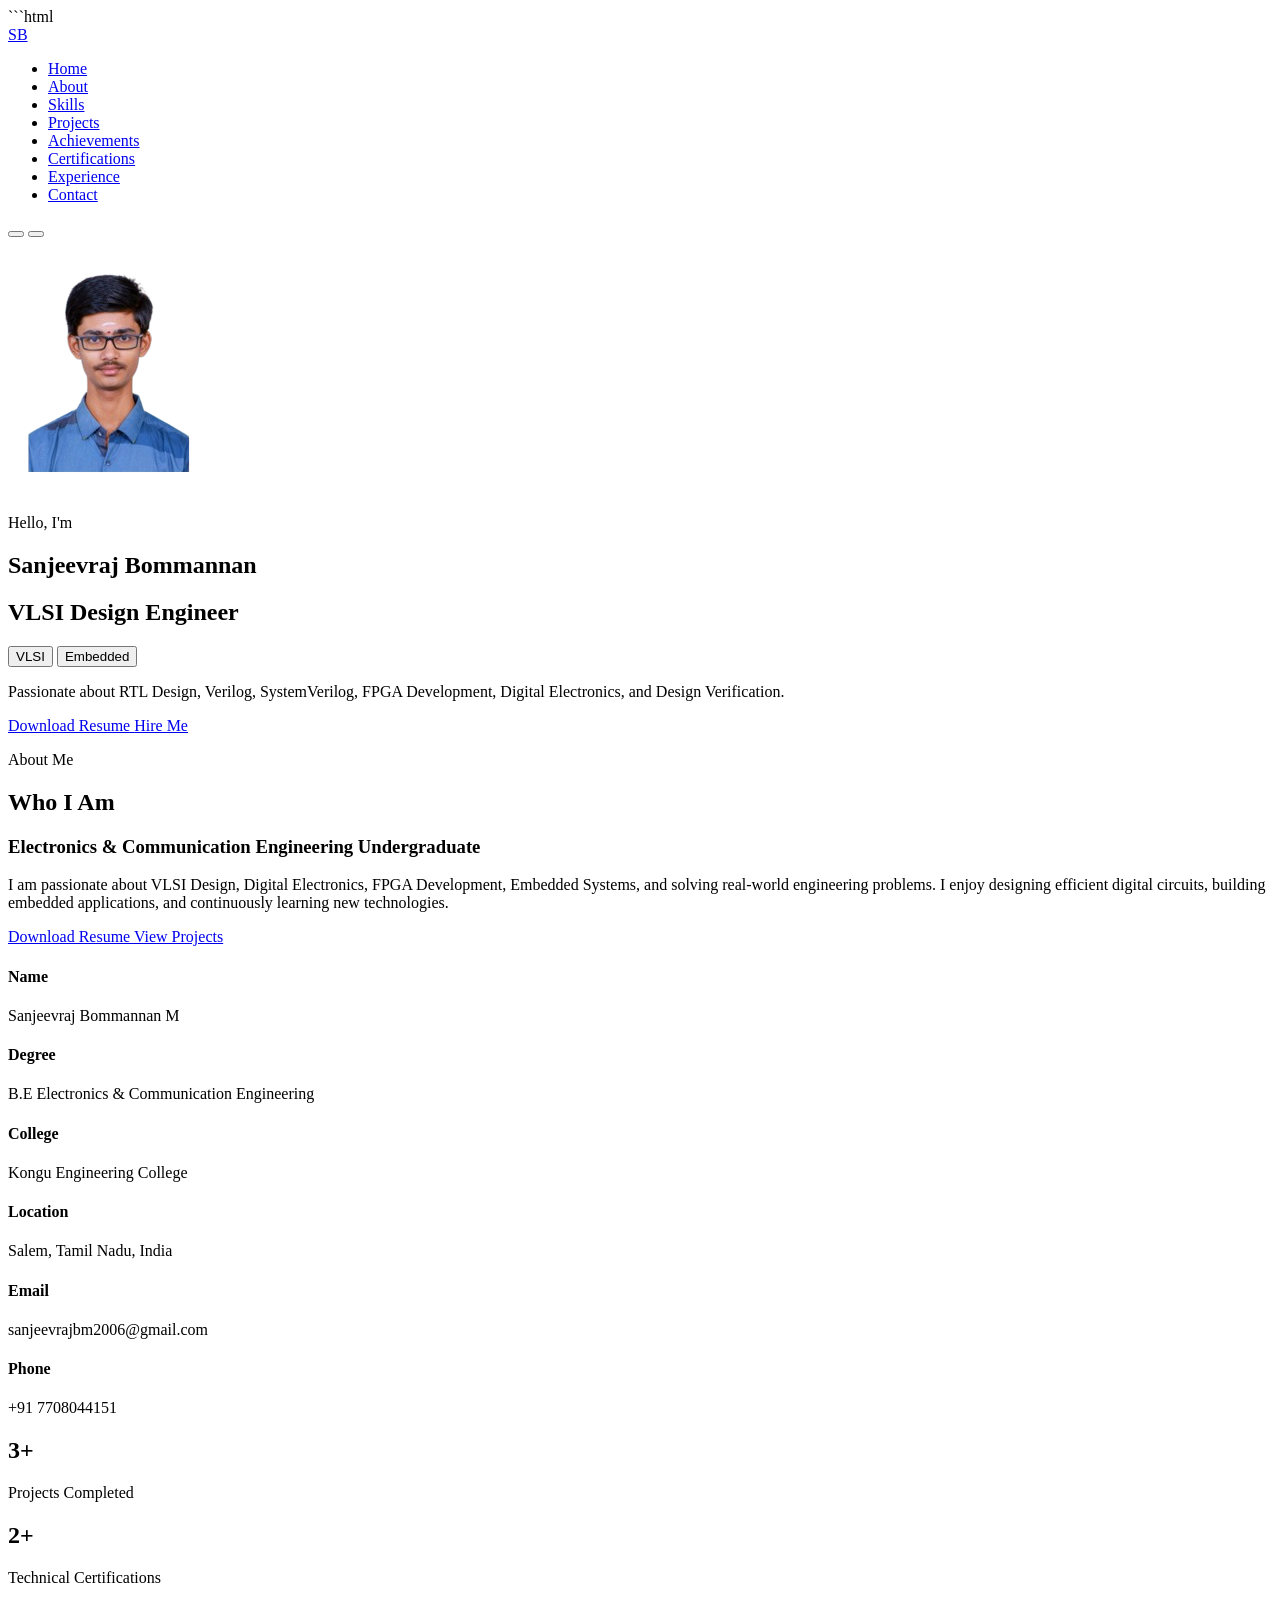
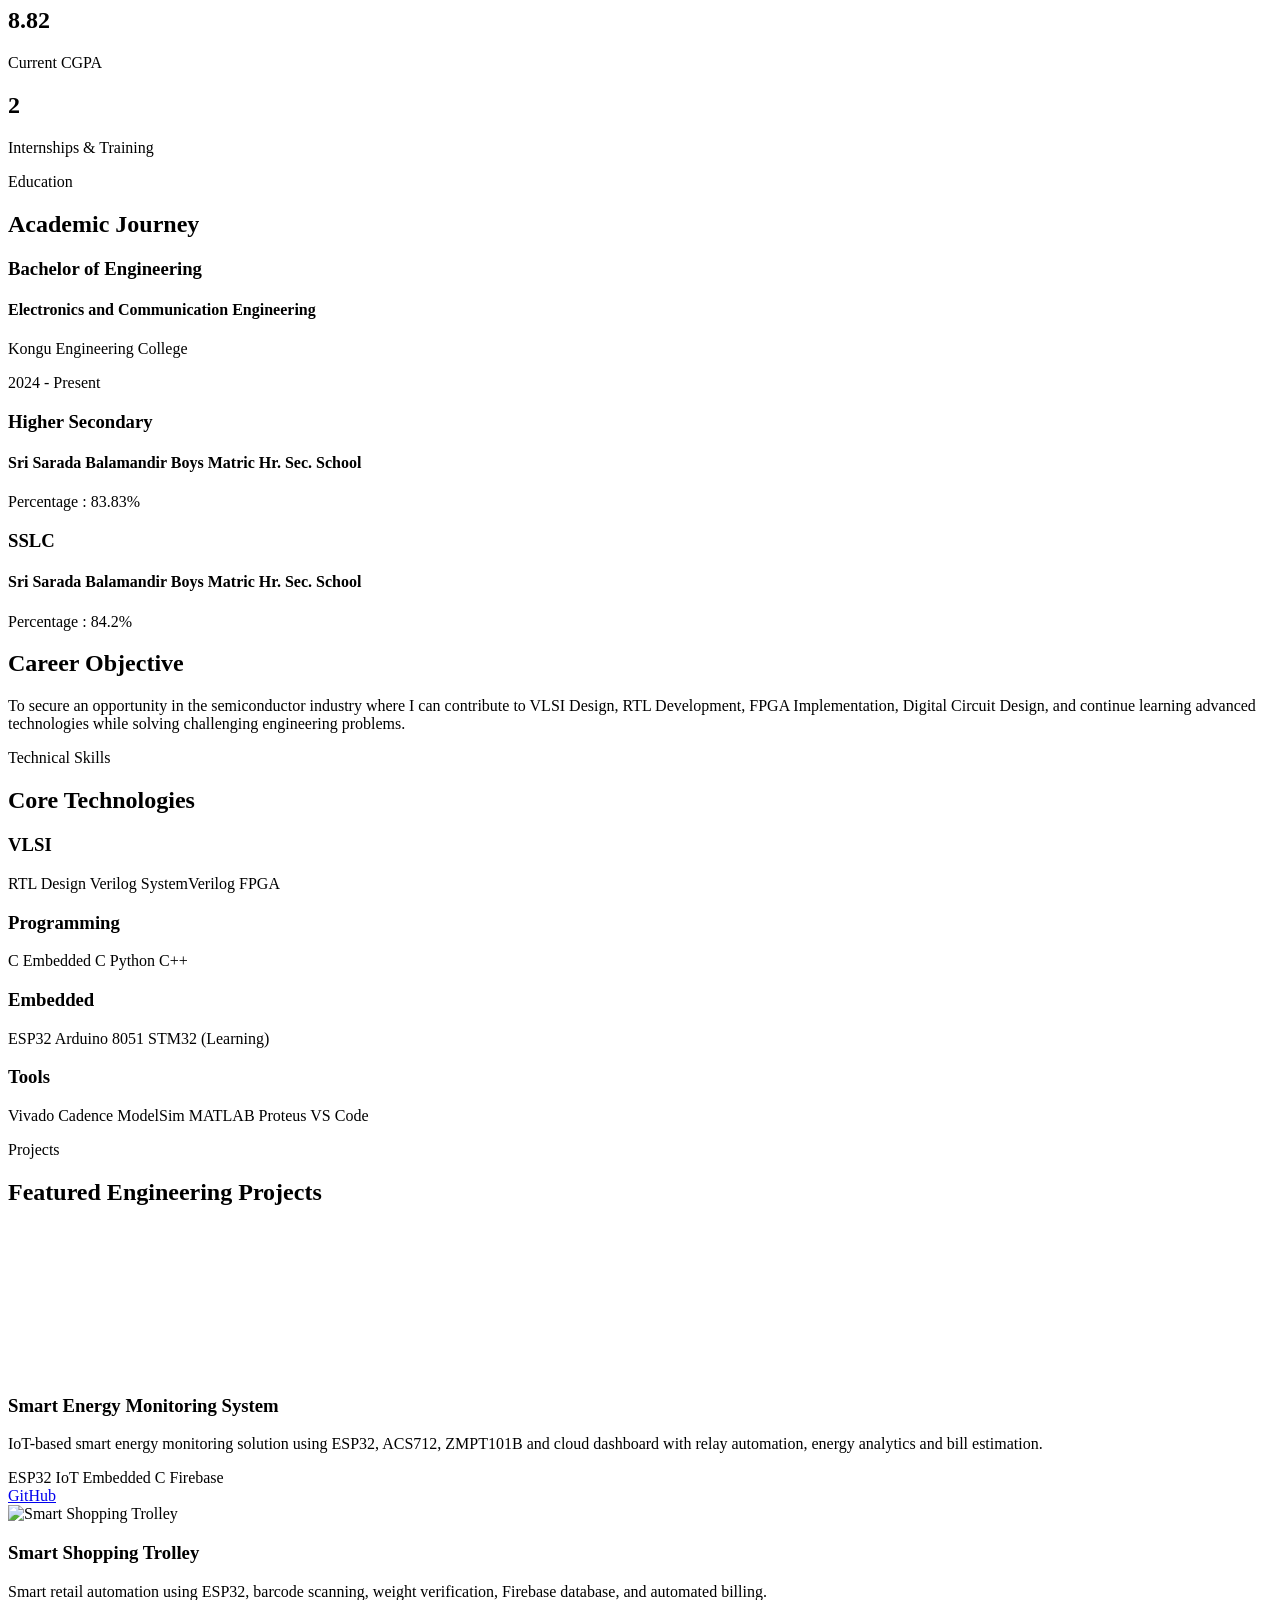
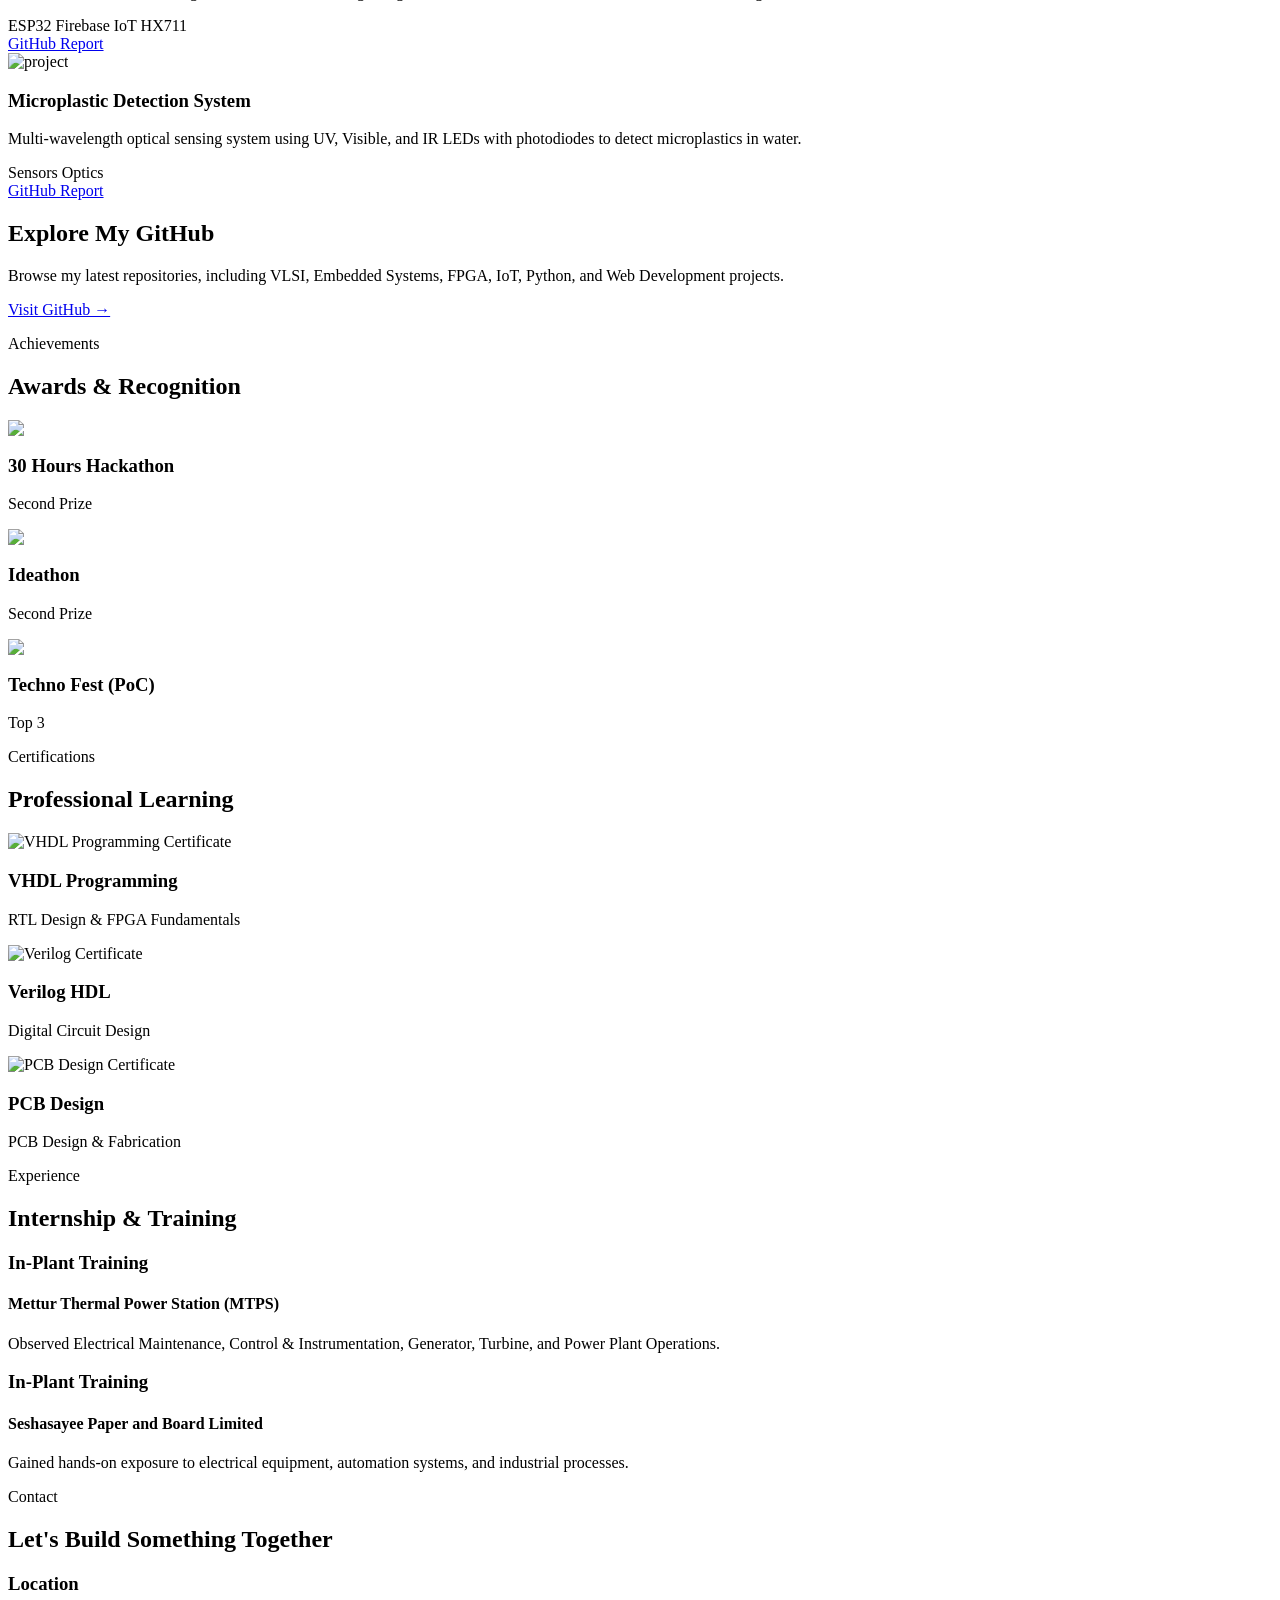
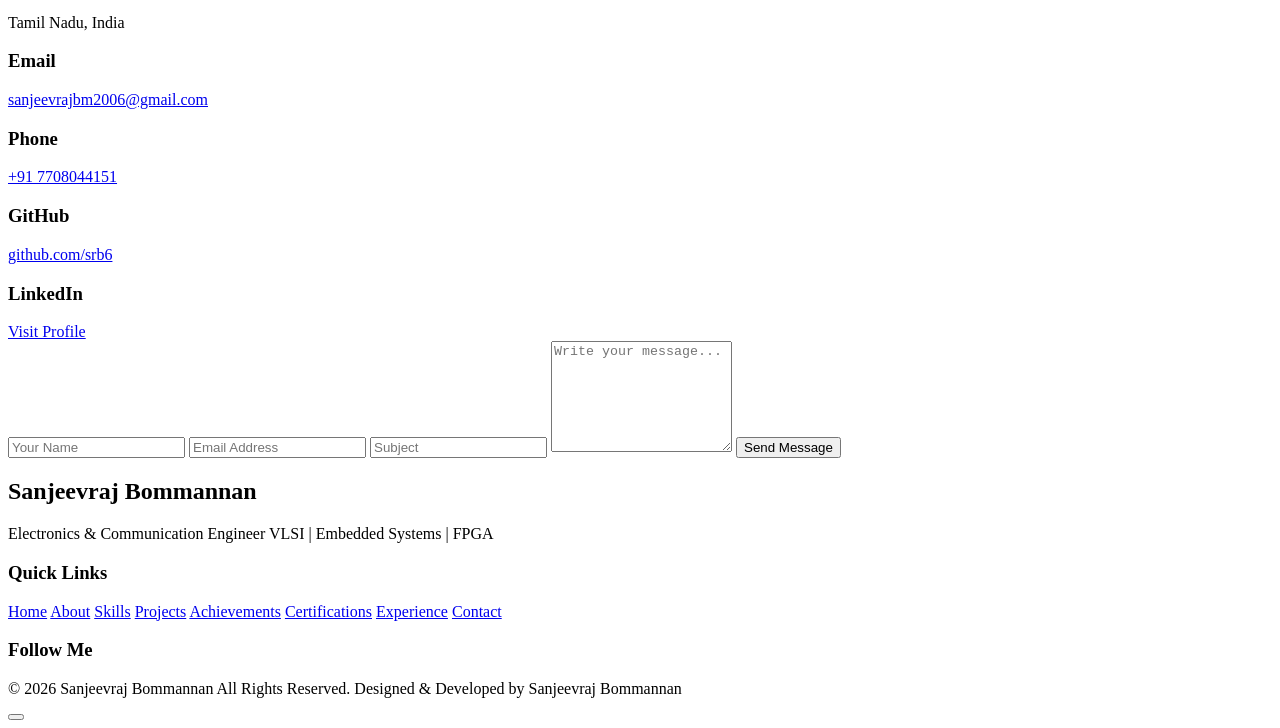
==== commit 5fc2172d: "Update index.html" ====
--- a/index.html
+++ b/index.html
@@ -1,457 +1,1297 @@
+```html
 <!DOCTYPE html>
 <html lang="en">
+
 <head>
-  <meta charset="UTF-8" />
-  <meta name="viewport" content="width=device-width, initial-scale=1.0" />
-
-  <title>Sanjeevraj Bommannan | Portfolio | ECE Student | VLSI & Embedded Systems</title>
-
-  <!-- SEO -->
-  <meta name="description" content="Official portfolio of Sanjeevraj Bommannan, ECE undergraduate at Kongu Engineering College. Explore projects, technical skills, education, achievements, GitHub, LinkedIn, and contact details in VLSI, Embedded Systems, FPGA, and IoT.">
-  <meta name="keywords" content="Sanjeevraj Bommannan, Sanjeevraj portfolio, ECE student portfolio, Kongu Engineering College, projects, skills, education, GitHub, LinkedIn, VLSI Design, Embedded Systems, FPGA Development, Verilog, SystemVerilog, IoT projects">
+
+  <meta charset="UTF-8">
+  <meta name="viewport" content="width=device-width, initial-scale=1.0">
+
+  <title>
+    Sanjeevraj Bommannan | VLSI Engineer | Embedded Systems Engineer | Portfolio
+  </title>
+
+  <!-- Primary SEO -->
+  <meta name="description"
+    content="Official Portfolio of Sanjeevraj Bommannan - Electronics and Communication Engineering Undergraduate specializing in VLSI Design, FPGA Development, Embedded Systems, RTL Design, Verilog, SystemVerilog and IoT Projects.">
+
+  <meta name="keywords"
+    content="Sanjeevraj Bommannan, Portfolio, VLSI Engineer, Embedded Engineer, FPGA, Verilog, SystemVerilog, RTL Design, Embedded C, ESP32, Arduino, IoT, Kongu Engineering College">
+
   <meta name="author" content="Sanjeevraj Bommannan">
-  <meta name="robots" content="index, follow">
-  <meta name="language" content="English">
-  <meta name="revisit-after" content="7 days">
+
+  <meta name="robots" content="index,follow">
+
+  <meta name="theme-color" content="#000000">
 
   <link rel="canonical" href="https://srb6.github.io/sanjeevraj-portfolio/">
 
   <!-- Open Graph -->
+
   <meta property="og:title" content="Sanjeevraj Bommannan | Portfolio">
-  <meta property="og:description" content="Portfolio of Sanjeevraj Bommannan - ECE undergraduate focused on VLSI Design, Embedded Systems, FPGA, and real-world engineering projects.">
+
+  <meta property="og:description"
+    content="Portfolio showcasing VLSI Design, FPGA, Embedded Systems, Digital Electronics and Innovative Engineering Projects.">
+
+  <meta property="og:image" content="profile.png">
+
   <meta property="og:type" content="website">
-  <meta property="og:url" content="https://srb6.github.io/sanjeevraj-portfolio/">
-  <meta property="og:image" content="https://srb6.github.io/sanjeevraj-portfolio/profile.png">
-  <meta property="og:site_name" content="Sanjeevraj Portfolio">
 
   <!-- Twitter -->
+
   <meta name="twitter:card" content="summary_large_image">
+
   <meta name="twitter:title" content="Sanjeevraj Bommannan | Portfolio">
-  <meta name="twitter:description" content="ECE undergraduate portfolio showcasing VLSI, Embedded Systems, FPGA projects, achievements, and contact details.">
-  <meta name="twitter:image" content="https://srb6.github.io/sanjeevraj-portfolio/profile.png">
-
-  <meta name="theme-color" content="#111111">
-  <link rel="icon" type="image/png" href="profile.png">
-
-  <!-- Structured Data -->
-  <script type="application/ld+json">
-  {
-    "@context": "https://schema.org",
-    "@type": "Person",
-    "name": "Sanjeevraj Bommannan",
-    "url": "https://srb6.github.io/sanjeevraj-portfolio/",
-    "image": "https://srb6.github.io/sanjeevraj-portfolio/profile.png",
-    "sameAs": [
-      "https://github.com/srb6",
-      "https://linkedin.com/in/bomman"
-    ],
-    "jobTitle": "ECE Undergraduate",
-    "alumniOf": {
-      "@type": "CollegeOrUniversity",
-      "name": "Kongu Engineering College"
-    },
-    "knowsAbout": [
-      "VLSI Design",
-      "Embedded Systems",
-      "FPGA Development",
-      "Verilog",
-      "SystemVerilog",
-      "IoT",
-      "Digital Electronics"
-    ]
-  }
-  </script>
+
+  <meta name="twitter:description" content="VLSI | Embedded Systems | FPGA | IoT Portfolio">
+
+  <meta name="twitter:image" content="icon.png">
+
+  <link rel="icon" href="icon.png">
+
+  <!-- Google Fonts -->
 
   <link rel="preconnect" href="https://fonts.googleapis.com">
+
   <link rel="preconnect" href="https://fonts.gstatic.com" crossorigin>
-  <link href="https://fonts.googleapis.com/css2?family=Inter:wght@300;400;500;600;700;800&display=swap" rel="stylesheet">
-  <link rel="stylesheet" href="styles.css" />
+
+  <link href="https://fonts.googleapis.com/css2?family=Inter:wght@300;400;500;600;700;800&display=swap"
+    rel="stylesheet">
+
+  <!-- Remix Icons -->
+
+  <link href="https://cdn.jsdelivr.net/npm/remixicon/fonts/remixicon.css" rel="stylesheet">
+
+  <link rel="stylesheet" href="style.css">
+
 </head>
+
 <body>
 
-  <!-- Navbar -->
+  <!--==================== NAVBAR ====================-->
+
   <header class="navbar">
-    <div class="nav-container">
-      <a href="#home" class="logo">SB</a>
+
+    <div class="container nav-container">
+
+      <a href="#home" class="logo">
+
+        SB
+
+      </a>
 
       <nav>
+
         <ul class="nav-links" id="navLinks">
+
           <li><a href="#home">Home</a></li>
+
           <li><a href="#about">About</a></li>
+
           <li><a href="#skills">Skills</a></li>
+
           <li><a href="#projects">Projects</a></li>
+
           <li><a href="#achievements">Achievements</a></li>
-          <li><a href="#education">Education</a></li>
+
+          <li><a href="#certifications">Certifications</a></li>
+
+
+          <li><a href="#experience">Experience</a></li>
+
           <li><a href="#contact">Contact</a></li>
+
         </ul>
+
       </nav>
 
-      <div class="nav-actions">
-        <button id="themeToggle" class="theme-toggle" aria-label="Toggle theme">🌙</button>
-        <button class="menu-toggle" id="menuToggle">☰</button>
-      </div>
-    </div>
+      <div class="nav-right">
+
+        <button id="themeToggle">
+
+          <i class="ri-moon-line"></i>
+
+        </button>
+
+        <button id="menuToggle">
+
+          <i class="ri-menu-3-line"></i>
+
+        </button>
+
+      </div>
+
+    </div>
+
   </header>
 
-  <!-- Hero -->
-  <section id="home" class="hero section">
-    <div class="container hero-center">
-
-      <div class="hero-image fade-up">
-        <div class="image-circle">
-          <img src="profile.png" alt="Sanjeevraj Bommannan">
-        </div>
-      </div>
-
-      <div class="hero-text fade-up">
-        <p class="hero-greeting">Hello, I'm</p>
-        <h1>Sanjeevraj Bommannan</h1>
-        <p class="hero-role">Electronics & Communication Engineering Undergraduate</p>
-
-        <p class="hero-desc">
-          Interested in <span>VLSI Design</span>, <span>Embedded Systems</span>,
-          <span>Digital Electronics</span>, <span>Verilog/SystemVerilog</span> and
-          <span>FPGA Development</span>. I enjoy building practical hardware-software systems
-          and turning ideas into working prototypes.
+  <!--==================== HERO ====================-->
+
+  <section id="home" class="hero">
+
+    <div class="container hero-container">
+
+      <div class="hero-left">
+
+        <div class="profile-ring">
+
+          <img src="profile.png" alt="Sanjeevraj">
+
+        </div>
+
+      </div>
+
+      <div class="hero-right">
+
+        <p class="hello">
+
+          Hello, I'm
+
         </p>
 
+        <h1>
+
+          Sanjeevraj Bommannan
+
+        </h1>
+
+        <h2 id="roleTitle">
+
+          VLSI Design Engineer
+
+        </h2>
+
+        <div class="toggle-box">
+
+          <button class="mode-btn active" id="vlsiBtn">
+
+            VLSI
+
+          </button>
+
+          <button class="mode-btn" id="embeddedBtn">
+
+            Embedded
+
+          </button>
+
+        </div>
+
+        <p id="heroDescription">
+
+          Passionate about RTL Design,
+          Verilog, SystemVerilog,
+          FPGA Development,
+          Digital Electronics,
+          and Design Verification.
+
+        </p>
+
         <div class="hero-buttons">
-          <a href="#projects" class="btn btn-primary">View Projects</a>
-          <a href="#contact" class="btn btn-outline">Contact Me</a>
-          <a href="https://github.com/srb6" target="_blank" class="btn btn-outline">GitHub</a>
-        </div>
-      </div>
-
-    </div>
+
+          <a href="resume_vlsi.pdf" id="resumeButton" class="primary-btn">
+
+            <i class="ri-download-line"></i>
+
+            Download Resume
+
+          </a>
+
+          <a href="#contact" class="secondary-btn">
+
+            Hire Me
+
+          </a>
+
+        </div>
+
+        <div class="social-links">
+
+          <a href="https://github.com/srb6" target="_blank">
+
+            <i class="ri-github-fill"></i>
+
+          </a>
+
+          <a href="https://linkedin.com/in/bomman" target="_blank">
+
+            <i class="ri-linkedin-box-fill"></i>
+
+          </a>
+
+          <a href="mailto:sanjeevrajbm2006@gmail.com">
+
+            <i class="ri-mail-fill"></i>
+
+          </a>
+
+          <a href="tel:+917708044151">
+
+            <i class="ri-phone-fill"></i>
+
+          </a>
+
+        </div>
+
+      </div>
+
+    </div>
+
+
+
   </section>
 
-  <!-- Quick Links -->
-  <section class="section quick-links-section">
+  <!-- Continue with Part 1B -->
+
+  <!-- ==================== ABOUT ==================== -->
+
+  <section id="about" class="section">
+
     <div class="container">
-      <div class="section-head center-head fade-up">
-        <p class="section-tag">Quick Links</p>
-        <h2>Explore My Portfolio</h2>
-      </div>
-
-      <div class="quick-links-grid">
-        <a href="#projects" class="quick-link-card">Projects</a>
-        <a href="#skills" class="quick-link-card">Skills</a>
-        <a href="#education" class="quick-link-card">Education</a>
-        <a href="https://github.com/srb6" target="_blank" class="quick-link-card">GitHub</a>
-        <a href="https://linkedin.com/in/bomman" target="_blank" class="quick-link-card">LinkedIn</a>
-      </div>
-    </div>
+
+      <div class="section-title">
+
+        <p>About Me</p>
+
+        <h2>Who I Am</h2>
+
+      </div>
+
+      <div class="about-grid">
+
+        <!-- Left -->
+
+        <div class="about-left">
+
+          <h3>
+
+            Electronics & Communication Engineering Undergraduate
+
+          </h3>
+
+          <p id="aboutDescription">
+
+            I am passionate about VLSI Design,
+            Digital Electronics,
+            FPGA Development,
+            Embedded Systems,
+            and solving real-world engineering problems.
+            I enjoy designing efficient digital circuits,
+            building embedded applications,
+            and continuously learning new technologies.
+
+          </p>
+
+          <div class="about-buttons">
+
+            <a href="resume_vlsi.pdf" id="resumeButton2" class="primary-btn">
+
+              Download Resume
+
+            </a>
+
+            <a href="#projects" class="secondary-btn">
+
+              View Projects
+
+            </a>
+
+          </div>
+
+        </div>
+
+        <!-- Right -->
+
+        <div class="about-right">
+
+          <div class="info-card">
+
+            <h4>Name</h4>
+
+            <p>Sanjeevraj Bommannan M</p>
+
+          </div>
+
+          <div class="info-card">
+
+            <h4>Degree</h4>
+
+            <p>B.E Electronics & Communication Engineering</p>
+
+          </div>
+
+          <div class="info-card">
+
+            <h4>College</h4>
+
+            <p>Kongu Engineering College</p>
+
+          </div>
+
+          <div class="info-card">
+
+            <h4>Location</h4>
+
+            <p>Salem, Tamil Nadu, India</p>
+
+          </div>
+
+          <div class="info-card">
+
+            <h4>Email</h4>
+
+            <p>sanjeevrajbm2006@gmail.com</p>
+
+          </div>
+
+          <div class="info-card">
+
+            <h4>Phone</h4>
+
+            <p>+91 7708044151</p>
+
+          </div>
+
+        </div>
+
+      </div>
+
+    </div>
+
   </section>
 
-  <!-- About -->
-  <section id="about" class="section">
+  <!-- ==================== STATS ==================== -->
+
+  <section class="stats">
+
     <div class="container">
-      <div class="section-head fade-up center-head">
-        <p class="section-tag">About</p>
-        <h2>About Me</h2>
-      </div>
-
-      <div class="about-grid">
-        <div class="about-card fade-up">
-          <h3>Who I Am</h3>
+
+      <div class="stats-grid">
+
+        <div class="stat-card">
+
+          <h2>3+</h2>
+
+          <p>Projects Completed</p>
+
+        </div>
+
+        <div class="stat-card">
+
+          <h2>2+</h2>
+
+          <p>Technical Certifications</p>
+
+        </div>
+
+        <div class="stat-card">
+
+          <h2>8.82</h2>
+
+          <p>Current CGPA</p>
+
+        </div>
+
+        <div class="stat-card">
+
+          <h2>2</h2>
+
+          <p>Internships & Training</p>
+
+        </div>
+
+      </div>
+
+    </div>
+
+  </section>
+
+  <!-- ==================== EDUCATION ==================== -->
+
+  <section id="education" class="section section-alt">
+
+    <div class="container">
+
+      <div class="section-title">
+
+        <p>Education</p>
+
+        <h2>Academic Journey</h2>
+
+      </div>
+
+      <div class="timeline">
+
+        <div class="timeline-item">
+
+          <div class="timeline-dot"></div>
+
+          <div class="timeline-content">
+
+            <h3>
+
+              Bachelor of Engineering
+
+            </h3>
+
+            <h4>
+
+              Electronics and Communication Engineering
+
+            </h4>
+
+            <p>
+
+              Kongu Engineering College
+
+            </p>
+
+            <span>
+
+              2024 - Present
+
+            </span>
+
+          </div>
+
+        </div>
+
+        <div class="timeline-item">
+
+          <div class="timeline-dot"></div>
+
+          <div class="timeline-content">
+
+            <h3>
+
+              Higher Secondary
+
+            </h3>
+
+            <h4>
+
+              Sri Sarada Balamandir Boys Matric Hr. Sec. School
+
+            </h4>
+
+            <p>
+
+              Percentage : 83.83%
+
+            </p>
+
+          </div>
+
+        </div>
+
+        <div class="timeline-item">
+
+          <div class="timeline-dot"></div>
+
+          <div class="timeline-content">
+
+            <h3>
+
+              SSLC
+
+            </h3>
+
+            <h4>
+
+              Sri Sarada Balamandir Boys Matric Hr. Sec. School
+
+            </h4>
+
+            <p>
+
+              Percentage : 84.2%
+
+            </p>
+
+          </div>
+
+        </div>
+
+      </div>
+
+    </div>
+
+  </section>
+
+  <!-- ==================== CAREER OBJECTIVE ==================== -->
+
+  <section class="career">
+
+    <div class="container">
+
+      <div class="career-card">
+
+        <h2>
+
+          Career Objective
+
+        </h2>
+
+        <p id="careerObjective">
+
+          To secure an opportunity in the semiconductor industry
+          where I can contribute to VLSI Design,
+          RTL Development,
+          FPGA Implementation,
+          Digital Circuit Design,
+          and continue learning advanced technologies
+          while solving challenging engineering problems.
+
+        </p>
+
+      </div>
+
+    </div>
+
+  </section>
+
+  <!-- ==================== SKILLS PREVIEW ==================== -->
+
+  <section id="skills" class="section">
+
+    <div class="container">
+
+      <div class="section-title">
+
+        <p>Technical Skills</p>
+
+        <h2>Core Technologies</h2>
+
+      </div>
+
+      <div class="skills-preview">
+
+        <div class="skill-box">
+
+          <i class="ri-cpu-line"></i>
+
+          <h3>VLSI</h3>
+
           <p>
-            I am an Electronics and Communication Engineering undergraduate with strong interest in
-            <strong>VLSI Design</strong>, <strong>Embedded Systems</strong>, <strong>FPGA development</strong>,
-            and practical electronics projects. I like working on ideas that combine hardware, software,
-            sensors, and real-world problem solving.
+
+            RTL Design
+
+            Verilog
+
+            SystemVerilog
+
+            FPGA
+
           </p>
-        </div>
-
-        <div class="about-card fade-up">
-          <h3>My Goal</h3>
+
+        </div>
+
+        <div class="skill-box">
+
+          <i class="ri-code-s-slash-line"></i>
+
+          <h3>Programming</h3>
+
           <p>
-            My goal is to build a strong career in <strong>VLSI Design</strong> or
-            <strong>Design Verification</strong>, while continuously improving my digital design,
-            Verilog/SystemVerilog, FPGA, and embedded system development skills.
+
+            C
+
+            Embedded C
+
+            Python
+
+            C++
+
           </p>
-        </div>
-      </div>
-    </div>
+
+        </div>
+
+        <div class="skill-box">
+
+          <i class="ri-cpu-fill"></i>
+
+          <h3>Embedded</h3>
+
+          <p>
+
+            ESP32
+
+            Arduino
+
+            8051
+
+            STM32 (Learning)
+
+          </p>
+
+        </div>
+
+        <div class="skill-box">
+
+          <i class="ri-tools-line"></i>
+
+          <h3>Tools</h3>
+
+          <p>
+
+            Vivado
+
+            Cadence
+
+            ModelSim
+
+            MATLAB
+
+            Proteus
+
+            VS Code
+
+          </p>
+
+        </div>
+
+      </div>
+
+    </div>
+
   </section>
 
-  <!-- Skills -->
-  <section id="skills" class="section section-alt">
+  <!-- Continue with Part 1C -->
+
+  <!-- ===================== PROJECTS ===================== -->
+
+  <section id="projects" class="section section-alt">
+
     <div class="container">
-      <div class="section-head fade-up center-head">
-        <p class="section-tag">Skills</p>
-        <h2>Technical Skills</h2>
-      </div>
-
-      <div class="skills-grid">
-        <div class="skill-card fade-up">
-          <h3>Programming</h3>
-          <div class="chips">
-            <span>C</span>
-            <span>C++</span>
-            <span>Python</span>
-            <span>Verilog</span>
-            <span>SystemVerilog</span>
-            <span>VHDL</span>
-          </div>
-        </div>
-
-        <div class="skill-card fade-up">
-          <h3>Microcontrollers</h3>
-          <div class="chips">
-            <span>8051</span>
-            <span>ESP32</span>
-            <span>Arduino</span>
-          </div>
-        </div>
-
-        <div class="skill-card fade-up">
-          <h3>Tools</h3>
-          <div class="chips">
-            <span>Proteus</span>
-            <span>Cadence</span>
-            <span>ModelSim</span>
-            <span>QuestaSim</span>
-            <span>MATLAB</span>
-            <span>VS Code</span>
-            <span>LTSpice</span>
-          </div>
-        </div>
-
-        <div class="skill-card fade-up">
-          <h3>Areas of Interest</h3>
-          <div class="chips">
-            <span>VLSI Design</span>
-            <span>Embedded Systems</span>
-            <span>FPGA Development</span>
-            <span>Digital Electronics</span>
-          </div>
-        </div>
-      </div>
-    </div>
+
+      <div class="section-title">
+
+        <p>Projects</p>
+
+        <h2>Featured Engineering Projects</h2>
+
+      </div>
+
+      <div class="projects-grid">
+
+        <!-- Project 1 -->
+
+        <div class="project-card">
+
+          <div class="project-video">
+
+            <video autoplay muted loop playsinline>
+              <source src="images/project1.mp4" type="video/mp4">
+              Your browser does not support the video tag.
+            </video>
+
+          </div>
+          <div class="project-content">
+
+            <h3>Smart Energy Monitoring System</h3>
+
+            <p>
+
+              IoT-based smart energy monitoring solution using ESP32,
+              ACS712, ZMPT101B and cloud dashboard with relay automation,
+              energy analytics and bill estimation.
+
+            </p>
+
+            <div class="tech-stack">
+
+              <span>ESP32</span>
+
+              <span>IoT</span>
+
+              <span>Embedded C</span>
+
+              <span>Firebase</span>
+
+            </div>
+
+            <div class="project-buttons">
+
+              <a href="https://github.com/srb6" target="_blank" class="primary-btn">
+
+                GitHub
+
+              </a>
+
+
+
+            </div>
+
+          </div>
+
+        </div>
+
+        <!-- Project 2 -->
+
+        <div class="project-card">
+
+          <img src="images/project2.png" alt="Smart Shopping Trolley">
+
+          <div class="project-content">
+
+            <h3>Smart Shopping Trolley</h3>
+
+            <p>
+
+              Smart retail automation using ESP32,
+              barcode scanning,
+              weight verification,
+              Firebase database,
+              and automated billing.
+
+            </p>
+
+            <div class="tech-stack">
+
+              <span>ESP32</span>
+
+              <span>Firebase</span>
+
+              <span>IoT</span>
+
+              <span>HX711</span>
+
+            </div>
+
+            <div class="project-buttons">
+
+              <a href="https://github.com/srb6" target="_blank" class="primary-btn">
+
+                GitHub
+
+              </a>
+
+              <a href="project2_report.pdf" class="secondary-btn">
+
+                Report
+
+              </a>
+
+            </div>
+
+          </div>
+
+        </div>
+
+        <!-- Project 3 -->
+
+        <div class="project-card">
+
+          <img src="images/project3.jpeg" alt="project">
+
+          <div class="project-content">
+
+            <h3>Microplastic Detection System</h3>
+
+            <p>
+
+              Multi-wavelength optical sensing system using UV, Visible, and IR LEDs with photodiodes to detect
+              microplastics in water.
+
+            </p>
+
+            <div class="tech-stack">
+
+              <span>Sensors</span>
+
+              <span>Optics</span>
+
+
+
+            </div>
+
+            <div class="project-buttons">
+
+              <a href="https://github.com/srb6" target="_blank" class="primary-btn">
+
+                GitHub
+
+              </a>
+
+              <a href="project3_report.pdf" class="secondary-btn">
+
+                Report
+
+              </a>
+
+            </div>
+
+          </div>
+
+        </div>
+
+      </div>
+
+    </div>
+
   </section>
 
-  <!-- Projects -->
-  <section id="projects" class="section">
+  <!-- ===================== GITHUB ===================== -->
+
+  <section class="github-section">
+
     <div class="container">
-      <div class="section-head fade-up center-head">
-        <p class="section-tag">Projects</p>
-        <h2>Projects & GitHub Work</h2>
-      </div>
-
-      <div class="project-grid">
-        <div class="project-card fade-up">
-          <div class="project-image">
-            <img src="project1.jpg" alt="Smart Energy Monitoring System">
-          </div>
-          <div class="project-body">
-            <h3>Smart Energy Monitoring System</h3>
-            <p>
-              Real-time energy monitoring and automation system using ESP32, current sensors,
-              voltage sensing, dashboard integration, relay control, and EB bill estimation.
-            </p>
-            <div class="project-tags">
-              <span>ESP32</span>
-              <span>IoT</span>
-              <span>Embedded</span>
-            </div>
-            <a href="https://github.com/srb6" target="_blank" class="project-link">Explore Project →</a>
-          </div>
-        </div>
-
-        <div class="project-card fade-up">
-          <div class="project-image">
-            <img src="project2.jpg" alt="Smart Shopping Trolley">
-          </div>
-          <div class="project-body">
-            <h3>Smart Shopping Trolley</h3>
-            <p>
-              A smart retail billing system using sensors and Firebase for automated checkout,
-              anti-theft support, and mobile-based payment integration.
-            </p>
-            <div class="project-tags">
-              <span>Firebase</span>
-              <span>IoT</span>
-              <span>Automation</span>
-            </div>
-            <a href="https://github.com/srb6" target="_blank" class="project-link">Explore Project →</a>
-          </div>
-        </div>
-
-        <div class="project-card fade-up">
-          <div class="project-image">
-            <img src="project3.jpg" alt="Microplastic Detection System">
-          </div>
-          <div class="project-body">
-            <h3>Microplastic Detection System</h3>
-            <p>
-              Multi-wavelength optical sensing system using UV, Visible, and IR LEDs with
-              photodiodes to detect microplastics in water.
-            </p>
-            <div class="project-tags">
-              <span>TinyML</span>
-              <span>Sensors</span>
-              <span>Optics</span>
-            </div>
-            <a href="https://github.com/srb6" target="_blank" class="project-link">Explore Project →</a>
-          </div>
-        </div>
-      </div>
-    </div>
+
+      <div class="github-card">
+
+        <h2>
+
+          Explore My GitHub
+
+        </h2>
+
+        <p>
+
+          Browse my latest repositories,
+          including VLSI,
+          Embedded Systems,
+          FPGA,
+          IoT,
+          Python,
+          and Web Development projects.
+
+        </p>
+
+        <a href="https://github.com/srb6" target="_blank" class="primary-btn">
+
+          Visit GitHub →
+
+        </a>
+
+      </div>
+
+    </div>
+
   </section>
 
-  <!-- Achievements -->
-  <section id="achievements" class="section section-alt">
+  <!-- ===================== ACHIEVEMENTS ===================== -->
+
+  <section id="achievements" class="section">
+
     <div class="container">
-      <div class="section-head fade-up center-head">
-        <p class="section-tag">Achievements</p>
-        <h2>Prize Winning Moments</h2>
+
+      <div class="section-title">
+
+        <p>Achievements</p>
+
+        <h2>Awards & Recognition</h2>
+
       </div>
 
       <div class="achievement-grid">
-        <div class="achievement-card fade-up">
-          <img src="award1.png" alt="Ideathon Prize">
-          <div class="achievement-body">
-            <h3>Ideathon</h3>
-            <p>Second Place</p>
-          </div>
-        </div>
-
-        <div class="achievement-card fade-up">
-          <img src="award2.jpg" alt="Techno Fest Prize">
-          <div class="achievement-body">
-            <h3>Techno Fest (PoC)</h3>
-            <p>Top 3</p>
-          </div>
-        </div>
-
-        <div class="achievement-card fade-up">
-          <img src="award3.png" alt="Hackathon Prize">
-          <div class="achievement-body">
-            <h3>30 Hours Hackathon</h3>
-            <p>Second Place</p>
-          </div>
-        </div>
-      </div>
-    </div>
+
+        <div class="achievement-card">
+
+          <img src="images/award3.png">
+
+          <h3>
+
+            30 Hours Hackathon
+
+          </h3>
+
+          <p>
+
+            Second Prize
+
+          </p>
+
+        </div>
+
+        <div class="achievement-card">
+
+          <img src="images/award1.png">
+
+          <h3>
+
+            Ideathon
+          </h3>
+
+          <p>
+
+            Second Prize
+
+          </p>
+
+        </div>
+
+        <div class="achievement-card">
+
+          <img src="images/award2.jpeg">
+
+          <h3>
+
+            Techno Fest (PoC)
+
+          </h3>
+
+          <p>
+
+            Top 3
+
+          </p>
+
+        </div>
+
+      </div>
+
+    </div>
+
   </section>
 
-  <!-- Education -->
-  <section id="education" class="section">
+  <!-- ===================== CERTIFICATIONS ===================== -->
+
+  <section id="certifications" class="section section-alt">
+
     <div class="container">
-      <div class="section-head fade-up center-head">
-        <p class="section-tag">Education</p>
-        <h2>Academic Background</h2>
-      </div>
-
-      <div class="timeline">
-        <div class="timeline-item fade-up">
-          <div class="timeline-dot"></div>
-          <div class="timeline-content">
-            <h3>B.E. Electronics and Communication Engineering</h3>
-            <p>Kongu Engineering College, Perundurai</p>
-            <span>2024 – Present • CGPA: 8.82</span>
-          </div>
-        </div>
-
-        <div class="timeline-item fade-up">
-          <div class="timeline-dot"></div>
-          <div class="timeline-content">
-            <h3>Higher Secondary Education</h3>
-            <p>Sri Sarada Balamandir Boys Matric. Hr. Sec. School, Salem</p>
-            <span>Percentage: 83.83%</span>
-          </div>
-        </div>
-      </div>
-    </div>
+
+      <div class="section-title">
+
+        <p>Certifications</p>
+
+        <h2>Professional Learning</h2>
+
+      </div>
+
+      <div class="certificate-grid">
+
+        <div class="certificate-card">
+          <img src="images/certificate1.jpeg" alt="VHDL Programming Certificate">
+          <div class="certificate-content">
+            <h3>VHDL Programming</h3>
+            <p>RTL Design & FPGA Fundamentals</p>
+          </div>
+        </div>
+
+        <div class="certificate-card">
+          <img src="images/certification2.jpg" alt="Verilog Certificate">
+          <div class="certificate-content">
+            <h3>Verilog HDL</h3>
+            <p>Digital Circuit Design</p>
+          </div>
+        </div>
+
+        <div class="certificate-card">
+          <img src="images/certificate3.jpeg" alt="PCB Design Certificate">
+          <div class="certificate-content">
+            <h3>PCB Design</h3>
+            <p>PCB Design & Fabrication</p>
+          </div>
+        </div>
+
+      </div>
+
+    </div>
+
   </section>
 
-  <!-- Contact -->
+  <!-- ===================== EXPERIENCE ===================== -->
+
+  <section id="experience" class="section">
+
+    <div class="container">
+
+      <div class="section-title">
+
+        <p>Experience</p>
+
+        <h2>Internship & Training</h2>
+
+      </div>
+
+      <div class="experience-timeline">
+
+        <div class="experience-card">
+
+          <h3>
+
+            In-Plant Training
+
+          </h3>
+
+          <h4>
+
+            Mettur Thermal Power Station (MTPS)
+
+          </h4>
+
+          <p>
+
+            Observed Electrical Maintenance,
+            Control & Instrumentation,
+            Generator,
+            Turbine,
+            and Power Plant Operations.
+
+          </p>
+
+        </div>
+
+        <div class="experience-card">
+
+          <h3>
+
+            In-Plant Training
+
+          </h3>
+
+          <h4>
+
+            Seshasayee Paper and Board Limited
+
+          </h4>
+
+          <p>
+
+            Gained hands-on exposure to electrical equipment, automation systems, and industrial processes.
+
+
+          </p>
+
+        </div>
+
+      </div>
+
+    </div>
+
+  </section>
+
+  <!-- Continue with Part 1D -->
+  <!-- ===================== CONTACT ===================== -->
+
   <section id="contact" class="section section-alt">
+
     <div class="container">
-      <div class="section-head fade-up center-head">
-        <p class="section-tag">Contact</p>
-        <h2>Let's Connect</h2>
+
+      <div class="section-title">
+        <p>Contact</p>
+        <h2>Let's Build Something Together</h2>
       </div>
 
       <div class="contact-wrapper">
-        <div class="contact-info fade-up">
-          <h3>Get in Touch</h3>
-          <p>
-            I’m interested in VLSI, Design Verification, Embedded Systems,
-            FPGA Development, and practical electronics projects.
-            Feel free to contact me for collaboration, internships, or project discussions.
-          </p>
-
-          <div class="contact-grid">
-            <a href="tel:+917708044151" class="contact-item">
-              <span>Phone</span>
-              <strong>+91 7708044151</strong>
+
+        <!-- Contact Information -->
+
+        <div class="contact-info">
+
+          <div class="contact-card">
+
+            <i class="ri-map-pin-2-fill"></i>
+
+            <h3>Location</h3>
+
+            <p>Tamil Nadu, India</p>
+
+          </div>
+
+          <div class="contact-card">
+
+            <i class="ri-mail-fill"></i>
+
+            <h3>Email</h3>
+
+            <a href="mailto:sanjeevrajbm2006@gmail.com">
+              sanjeevrajbm2006@gmail.com
             </a>
 
-            <a href="mailto:sanjeevrajbm2006@gmail.com" class="contact-item">
-              <span>Email</span>
-              <strong>sanjeevrajbm2006@gmail.com</strong>
+          </div>
+
+          <div class="contact-card">
+
+            <i class="ri-phone-fill"></i>
+
+            <h3>Phone</h3>
+
+            <a href="tel:+917708044151">
+              +91 7708044151
             </a>
 
-            <a href="https://linkedin.com/in/bomman" target="_blank" class="contact-item">
-              <span>LinkedIn</span>
-              <strong>linkedin.com/in/bomman</strong>
+          </div>
+
+          <div class="contact-card">
+
+            <i class="ri-github-fill"></i>
+
+            <h3>GitHub</h3>
+
+            <a href="https://github.com/srb6" target="_blank">
+              github.com/srb6
             </a>
 
-            <a href="https://github.com/srb6" target="_blank" class="contact-item">
-              <span>GitHub</span>
-              <strong>github.com/srb6</strong>
+          </div>
+
+          <div class="contact-card">
+
+            <i class="ri-linkedin-box-fill"></i>
+
+            <h3>LinkedIn</h3>
+
+            <a href="https://linkedin.com" target="_blank">
+              Visit Profile
             </a>
-          </div>
-        </div>
-
-        <div class="contact-form-card fade-up">
-          <h3>Send a Message</h3>
-          <form class="contact-form" action="https://formspree.io/f/xpqevawj" method="post">
-            <div class="form-group">
-              <input type="text" name="name" placeholder="Your Name" required>
-            </div>
-
-            <div class="form-group">
-              <input type="email" name="email" placeholder="Your Email" required>
-            </div>
-
-            <div class="form-group">
-              <input type="text" name="Subject" placeholder="Subject" required>
-            </div>
-
-            <div class="form-group">
-              <textarea rows="6" name="message" placeholder="Write your message..." required></textarea>
-            </div>
-
-            <button type="submit" class="btn btn-primary">Send Message</button>
+
+          </div>
+
+        </div>
+
+        <!-- Contact Form -->
+
+        <div class="contact-form">
+
+          <form action="https://formspree.io/f/YOUR_FORM_ID" method="POST">
+
+            <input type="text" name="name" placeholder="Your Name" required>
+
+            <input type="email" name="email" placeholder="Email Address" required>
+
+            <input type="text" name="subject" placeholder="Subject">
+
+            <textarea name="message" rows="7" placeholder="Write your message..." required></textarea>
+
+            <button type="submit" class="primary-btn">
+
+              Send Message
+
+            </button>
+
           </form>
-        </div>
-      </div>
-    </div>
+
+        </div>
+
+      </div>
+
+    </div>
+
   </section>
 
-  <!-- Footer -->
-  <footer class="footer">
-    <div class="container footer-content">
-      <div>
-        <h3>Sanjeevraj Bommannan</h3>
-        <p>ECE Undergraduate • VLSI • Embedded Systems • FPGA</p>
+  <!-- ===================== FOOTER ===================== -->
+
+  <footer>
+
+    <div class="container footer-container">
+
+      <div class="footer-left">
+
+        <h2>
+
+          Sanjeevraj Bommannan
+
+        </h2>
+
+        <p>
+
+          Electronics & Communication Engineer
+
+          VLSI | Embedded Systems | FPGA
+
+        </p>
+
       </div>
 
       <div class="footer-links">
+
+        <h3>
+
+          Quick Links
+
+        </h3>
+
         <a href="#home">Home</a>
+
+        <a href="#about">About</a>
+
+        <a href="#skills">Skills</a>
+
         <a href="#projects">Projects</a>
+        <a href="#achievements">Achievements</a>
+
+        <a href="#certifications">Certifications</a>
+
+
+        <a href="#experience">Experience</a>
+
         <a href="#contact">Contact</a>
-        <a href="https://github.com/srb6" target="_blank">GitHub</a>
-      </div>
+
+      </div>
+
+      <div class="footer-social">
+
+        <h3>
+
+          Follow Me
+
+        </h3>
+
+        <a href="https://github.com/srb6" target="_blank">
+
+          <i class="ri-github-fill"></i>
+
+        </a>
+
+        <a href="https://linkedin.com" target="_blank">
+
+          <i class="ri-linkedin-box-fill"></i>
+
+        </a>
+
+        <a href="mailto:sanjeevrajbm2006@gmail.com">
+
+          <i class="ri-mail-fill"></i>
+
+        </a>
+
+        <a href="tel:+917708044151">
+
+          <i class="ri-phone-fill"></i>
+
+        </a>
+
+      </div>
+
     </div>
 
     <div class="footer-bottom">
-      <p>© 2026 Sanjeevraj Bommannan. All Rights Reserved.</p>
-    </div>
+
+      <p>
+
+        © 2026 Sanjeevraj Bommannan
+
+        All Rights Reserved.
+
+        Designed & Developed by
+        Sanjeevraj Bommannan
+
+      </p>
+
+    </div>
+
   </footer>
 
+  <!-- Scroll To Top -->
+
+  <button id="scrollTop">
+
+    <i class="ri-arrow-up-line"></i>
+
+  </button>
+
+  <!-- Loader -->
+
+  <div id="loader">
+
+    <div class="loader-circle"></div>
+
+  </div>
+
+  <!-- JavaScript -->
+
   <script src="script.js"></script>
+
 </body>
+
 </html>
